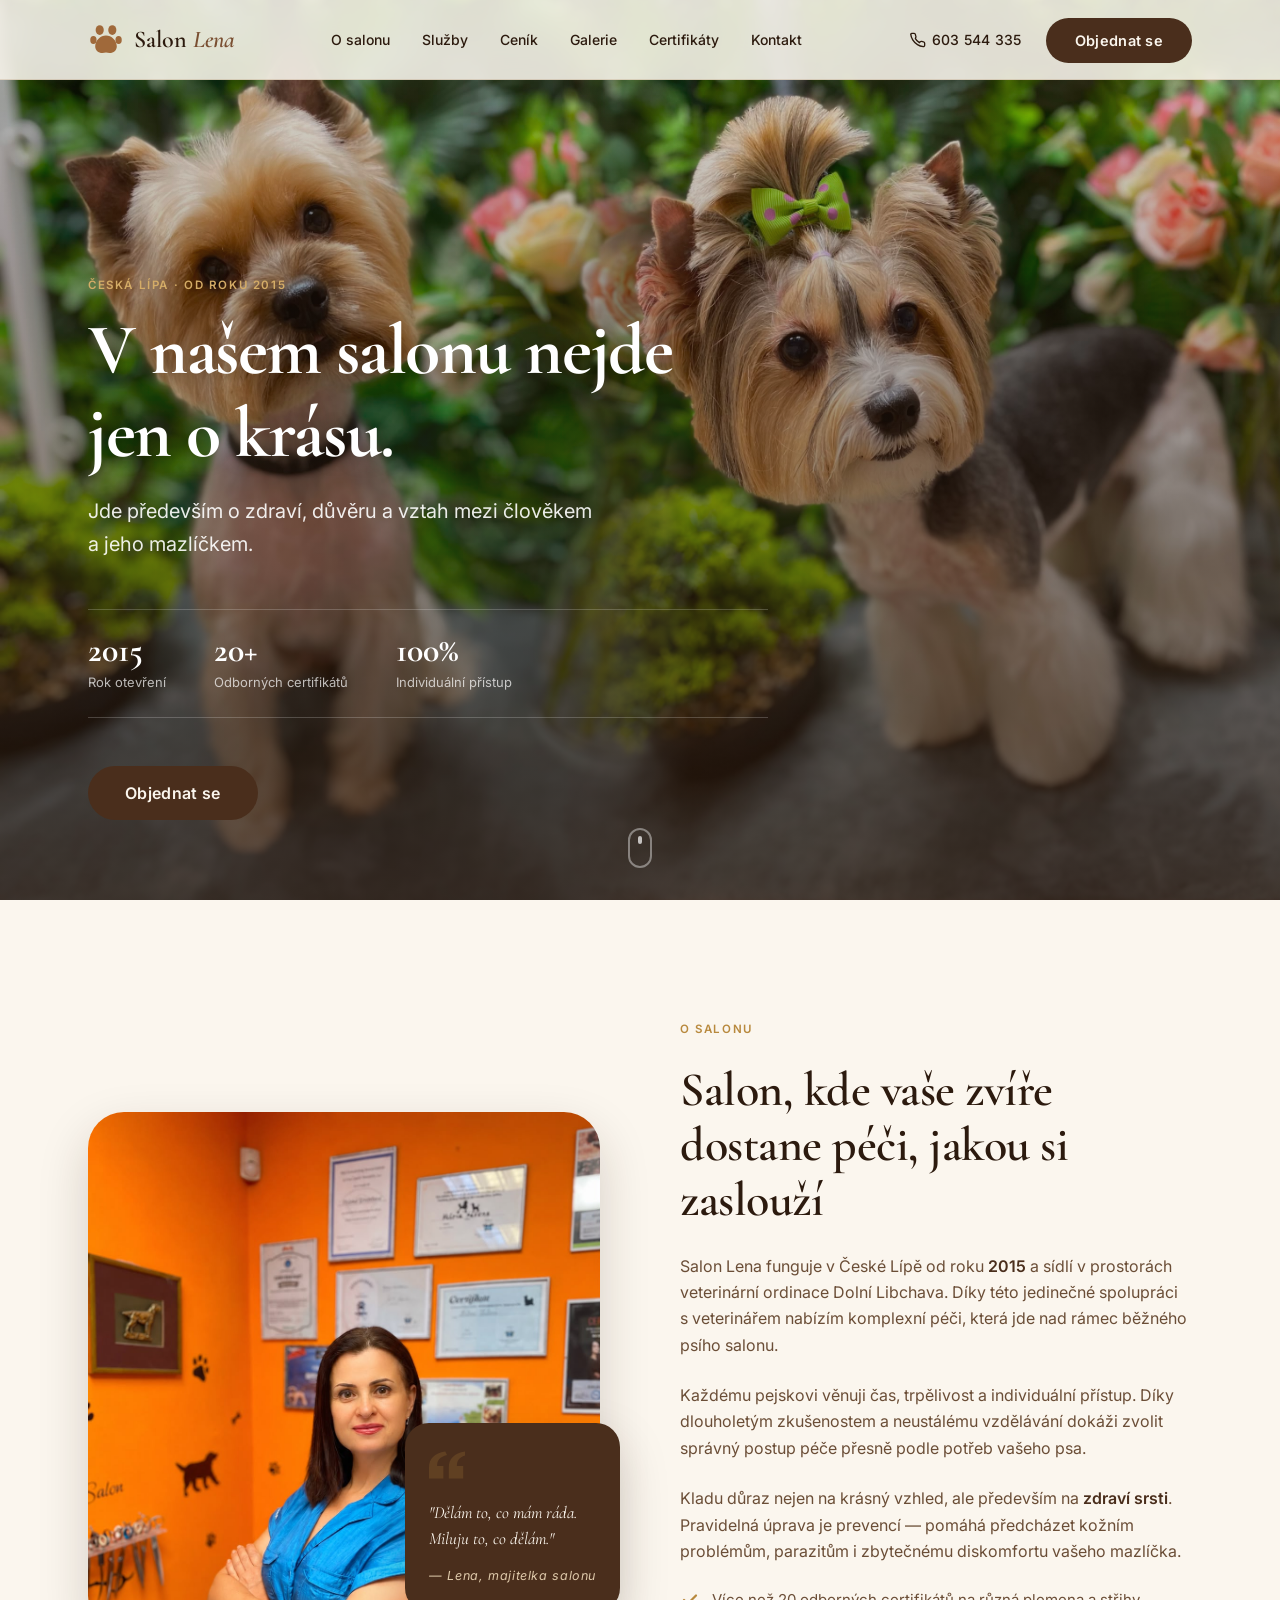
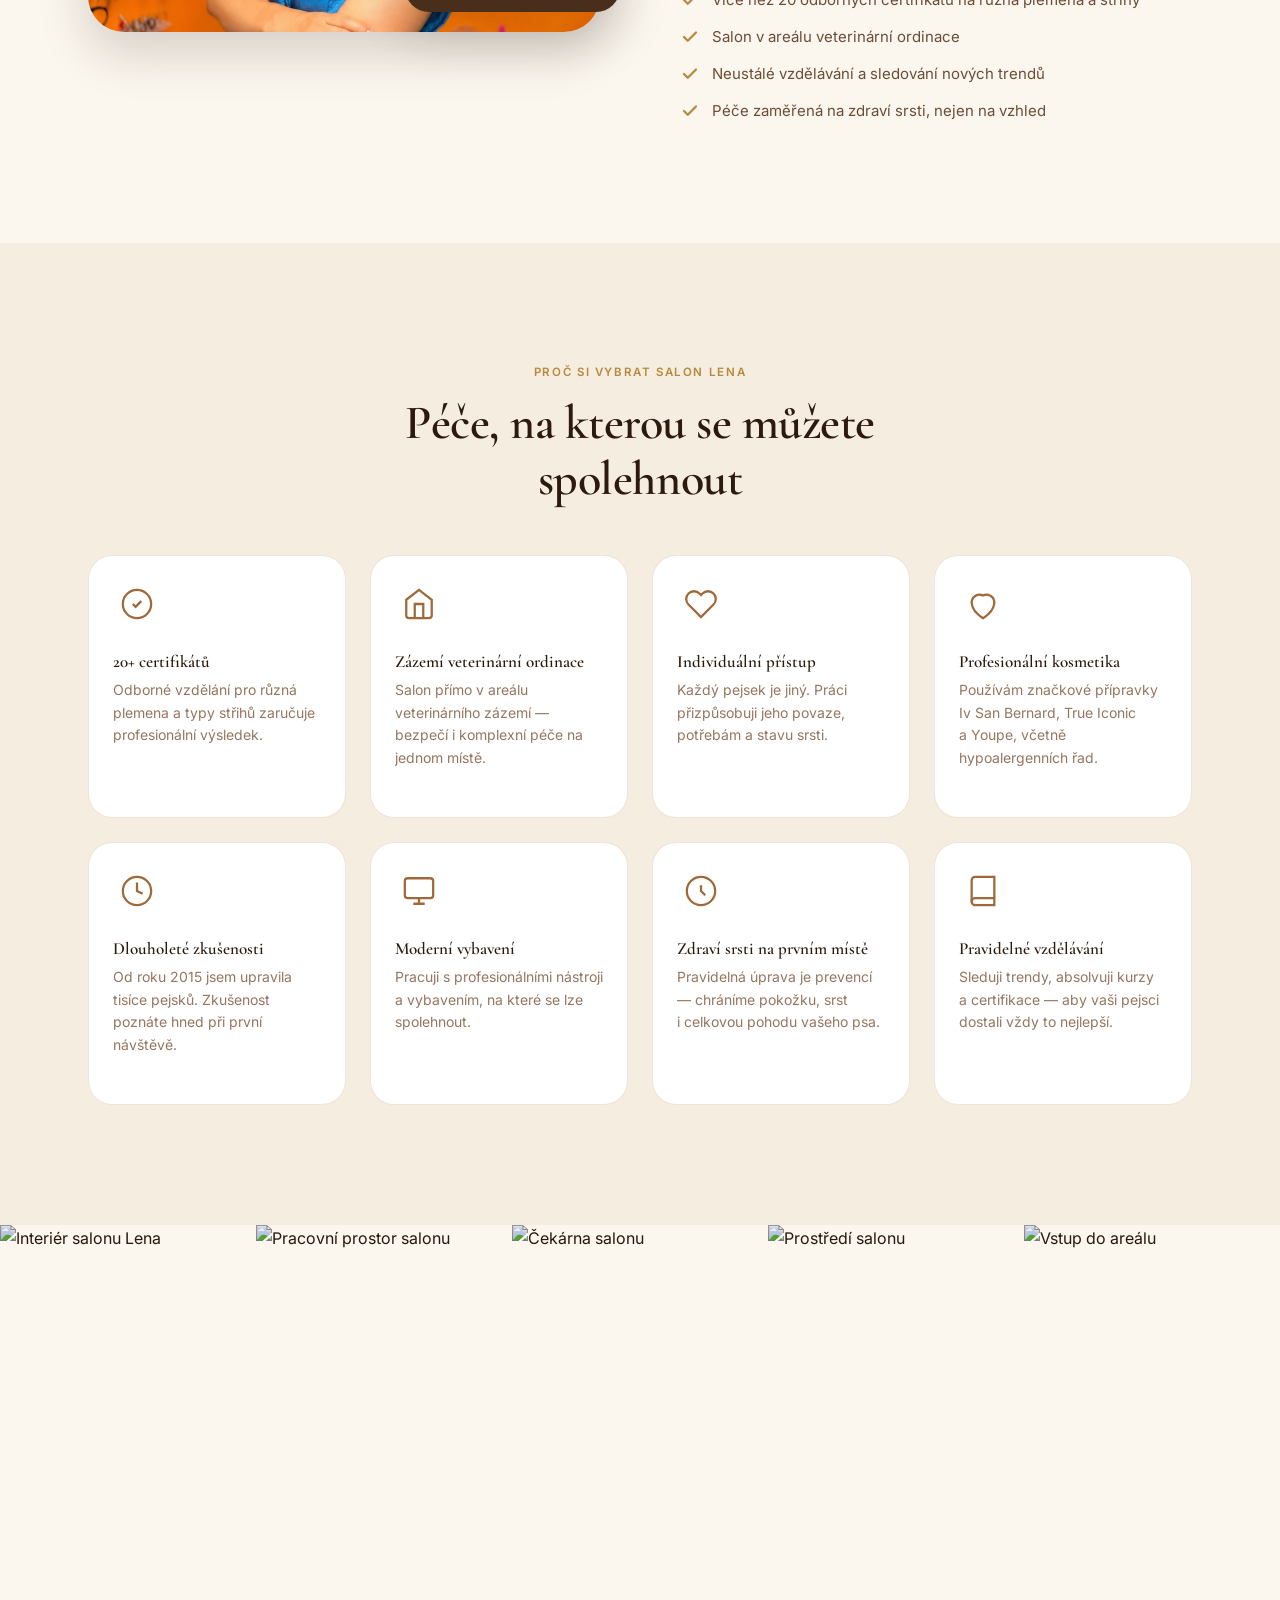
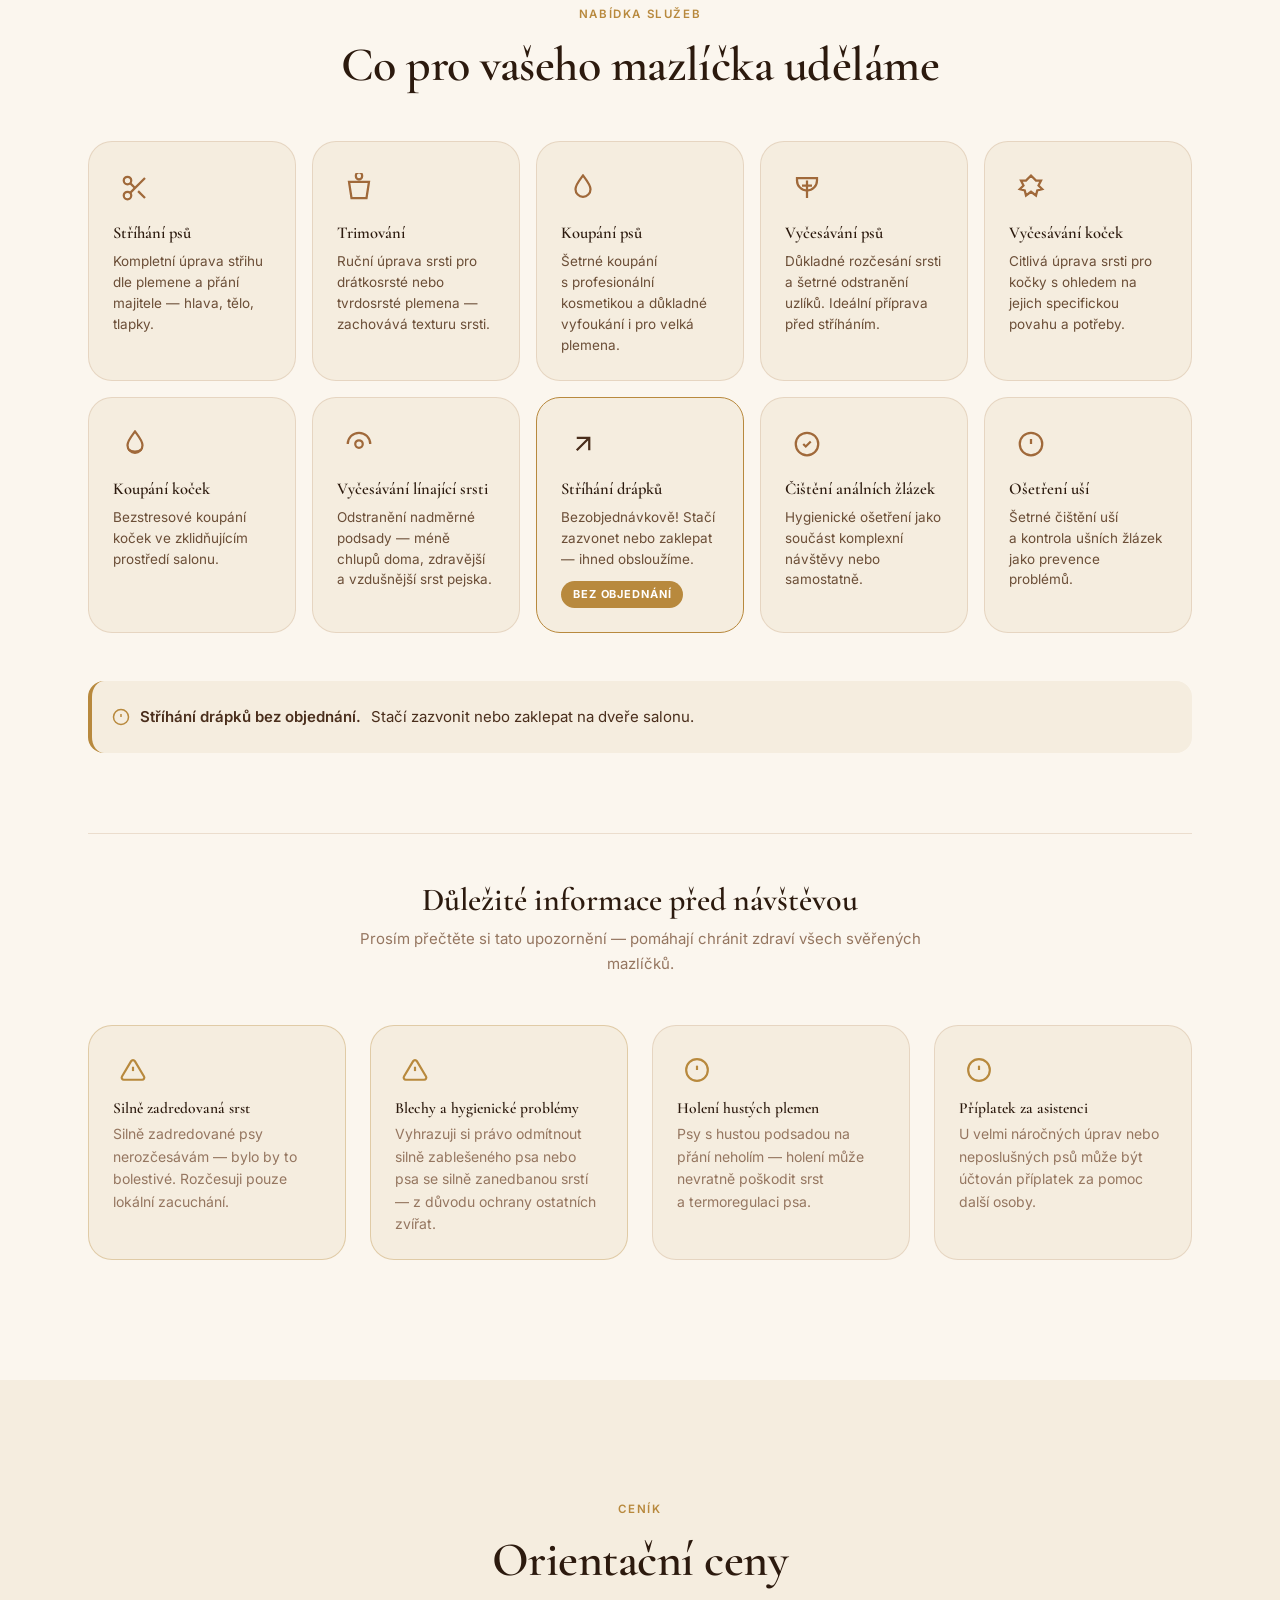
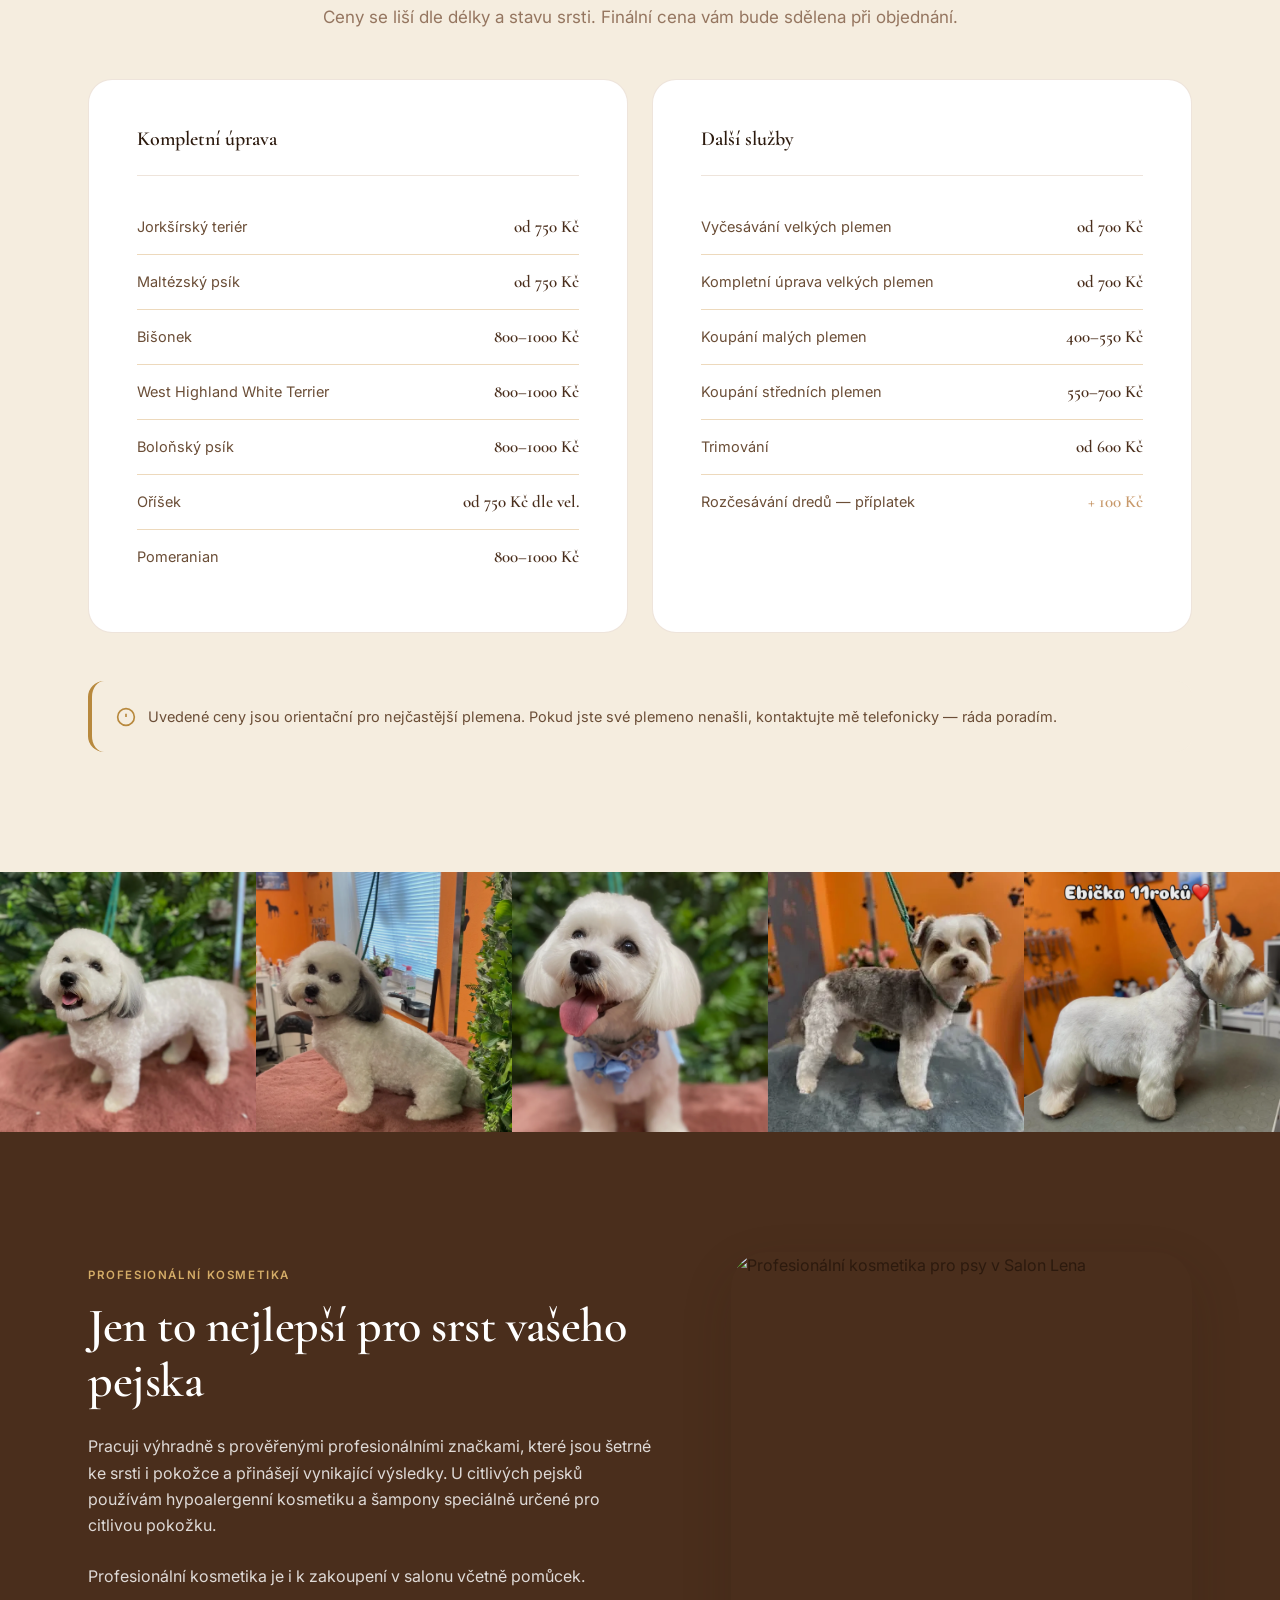
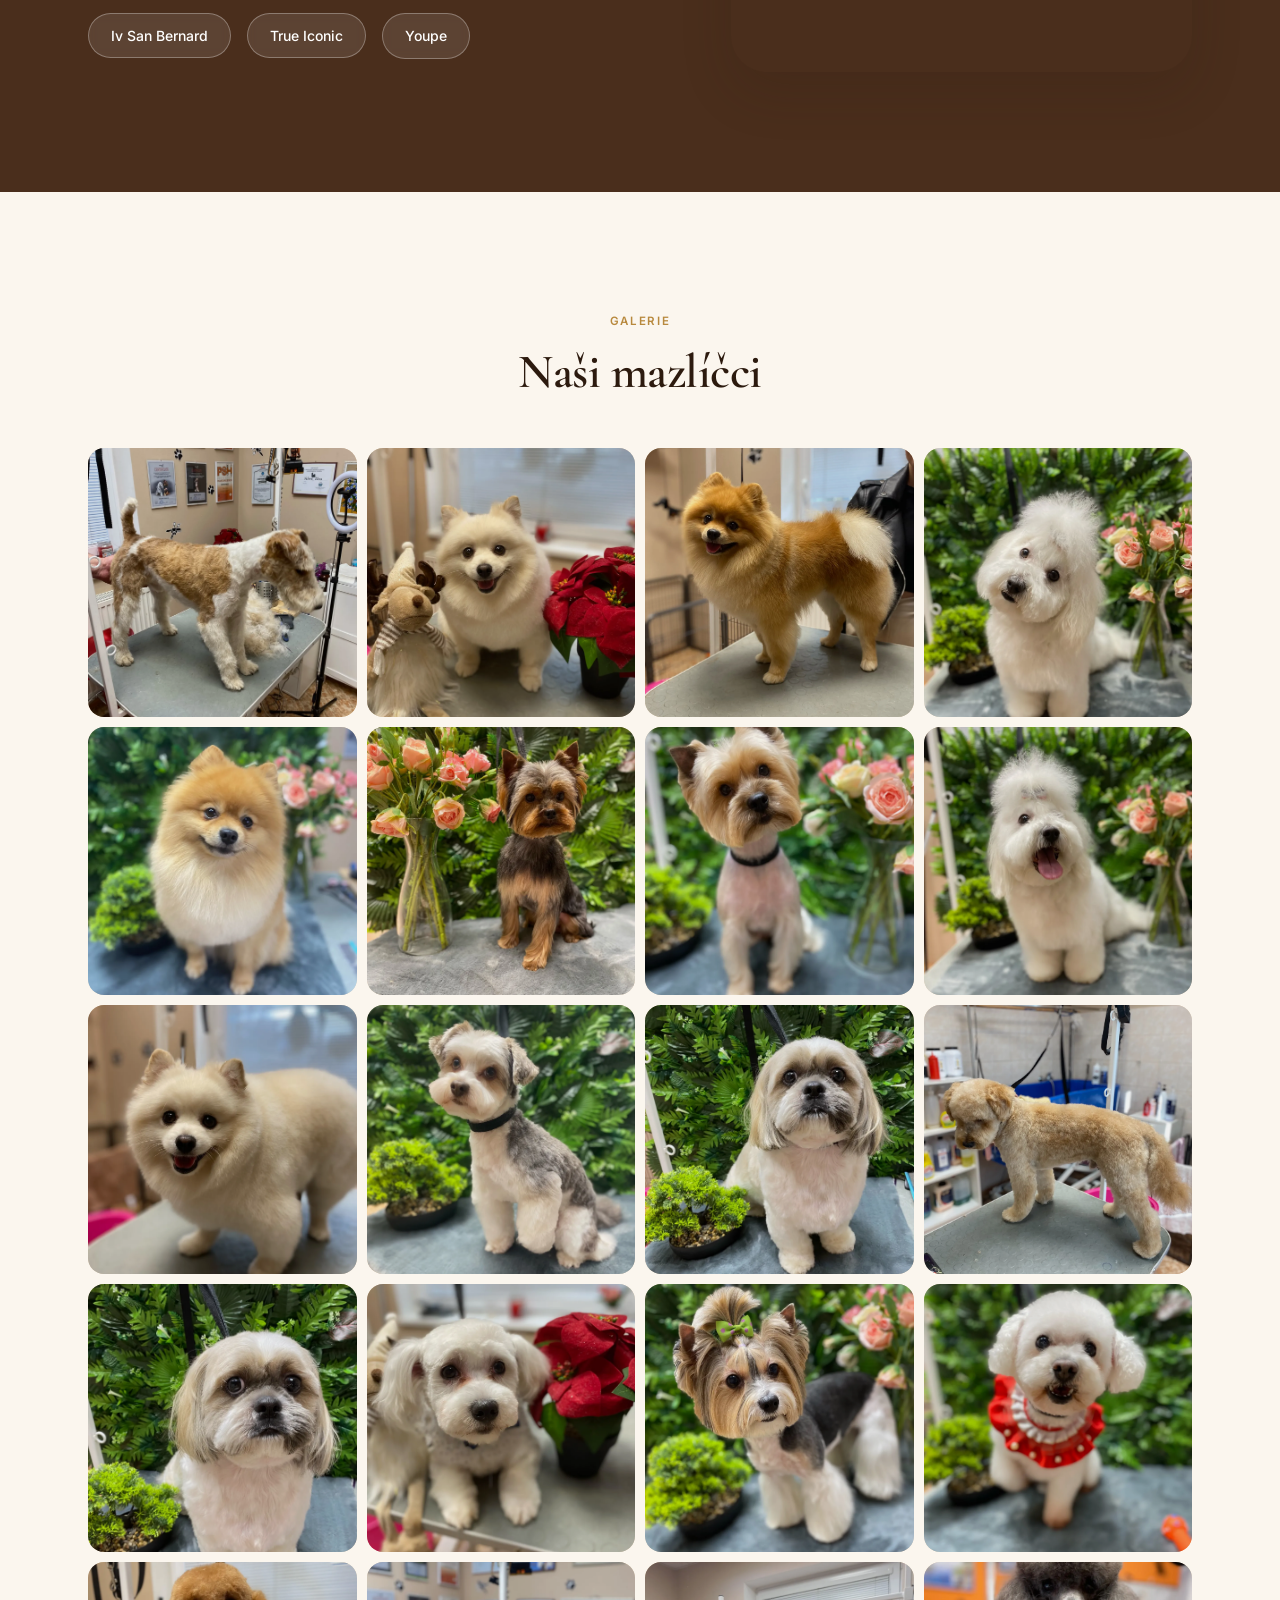
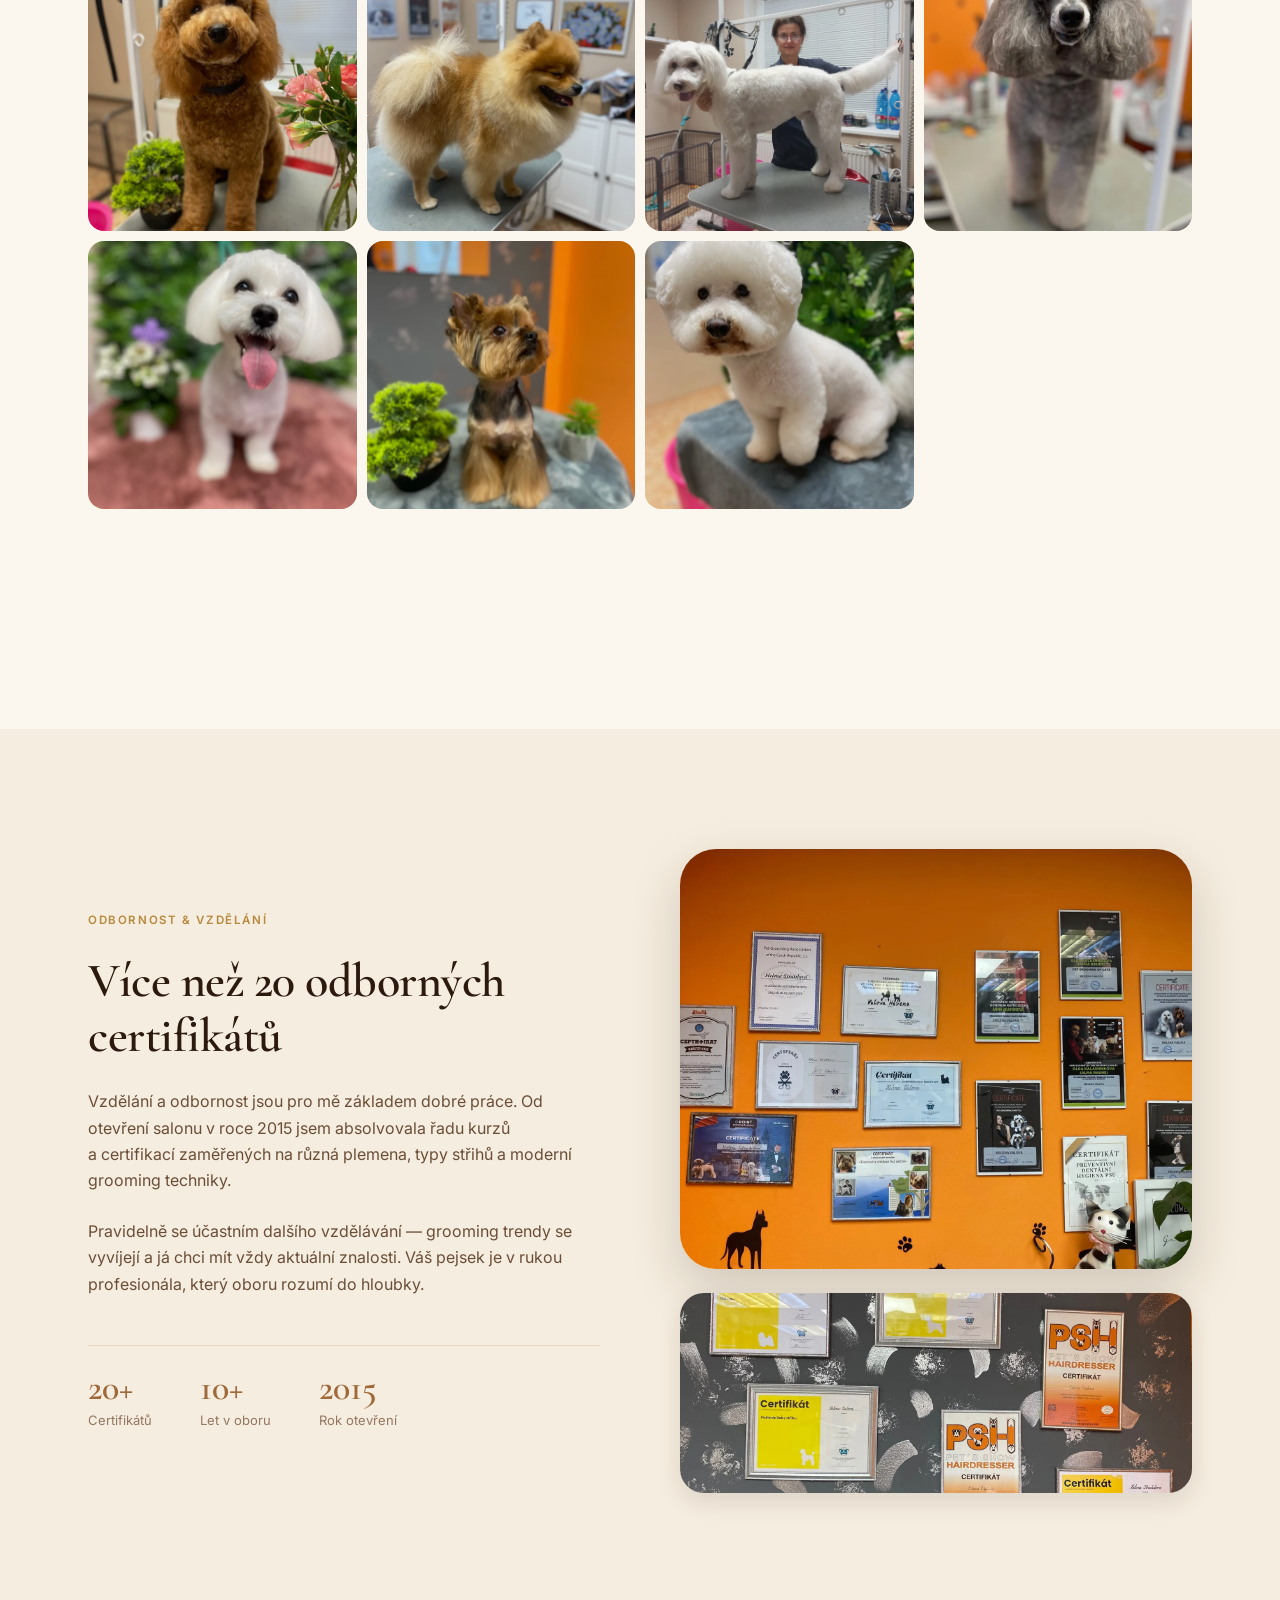
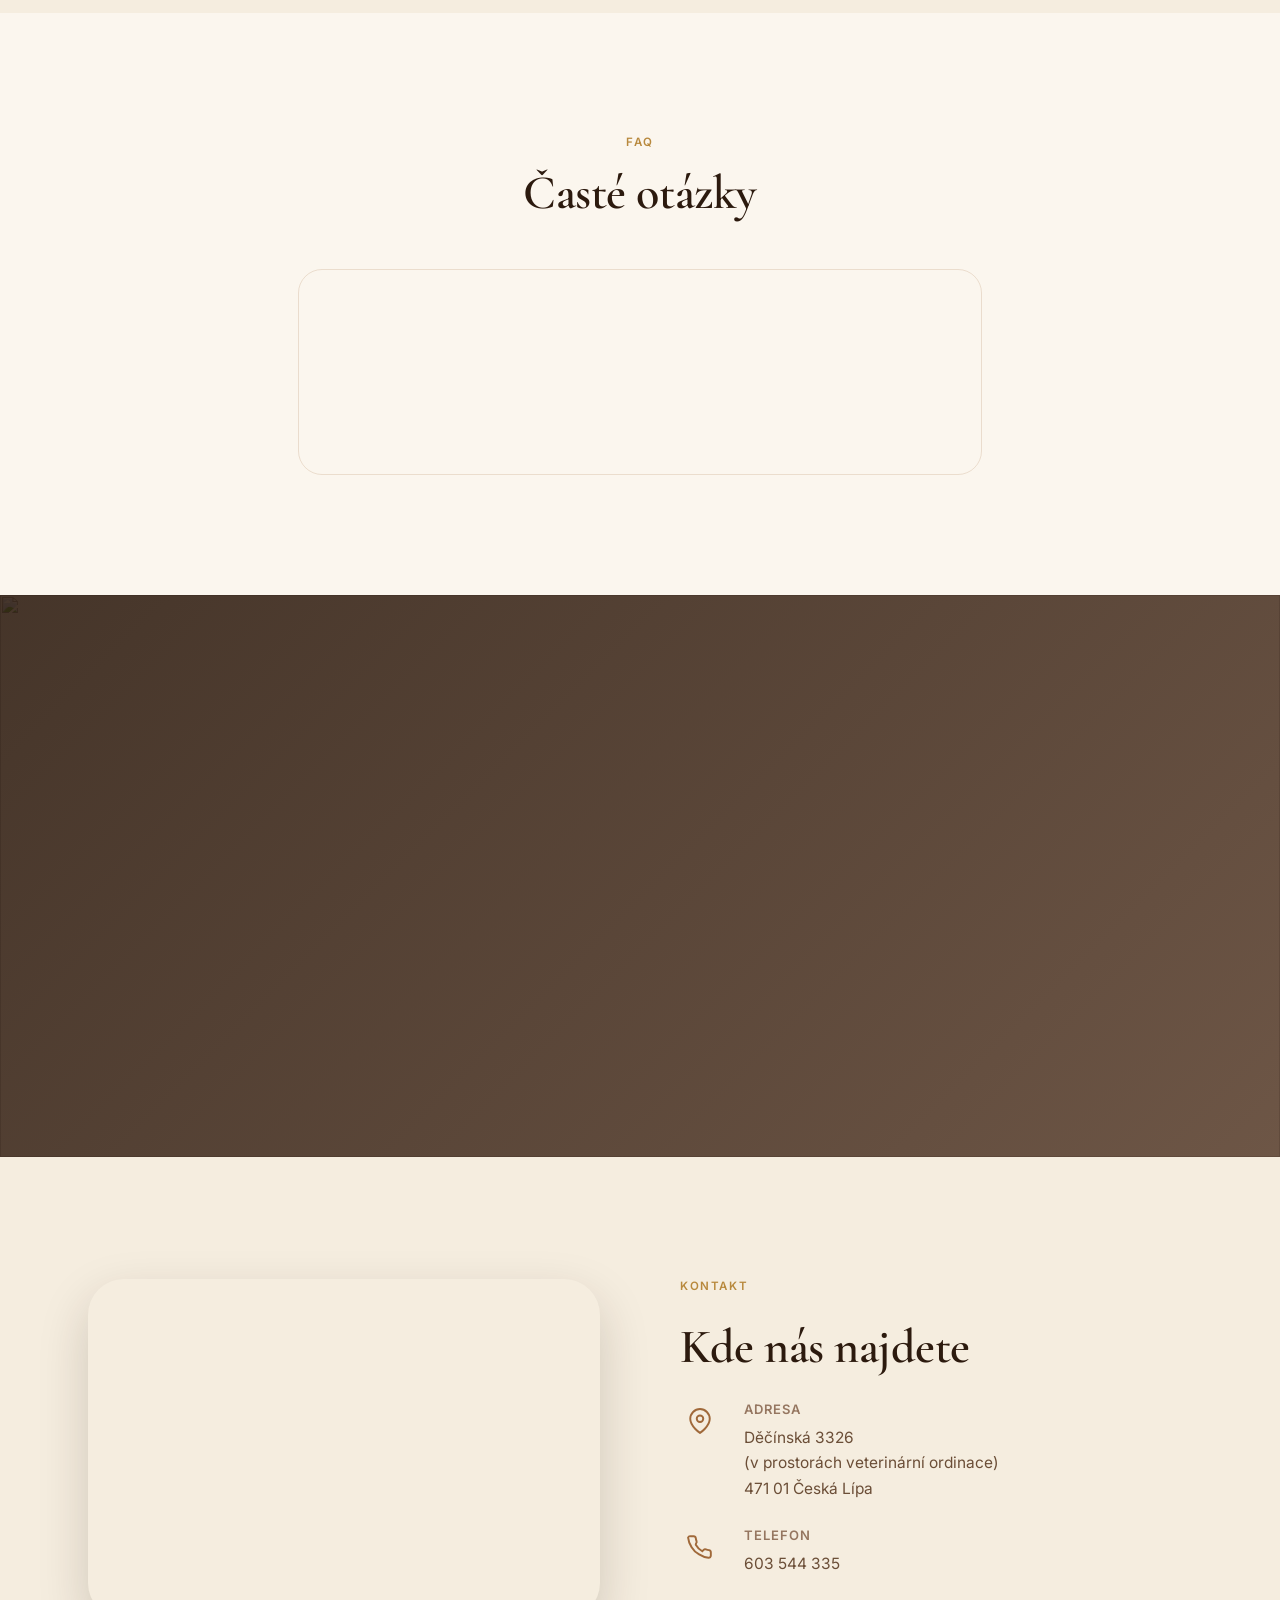
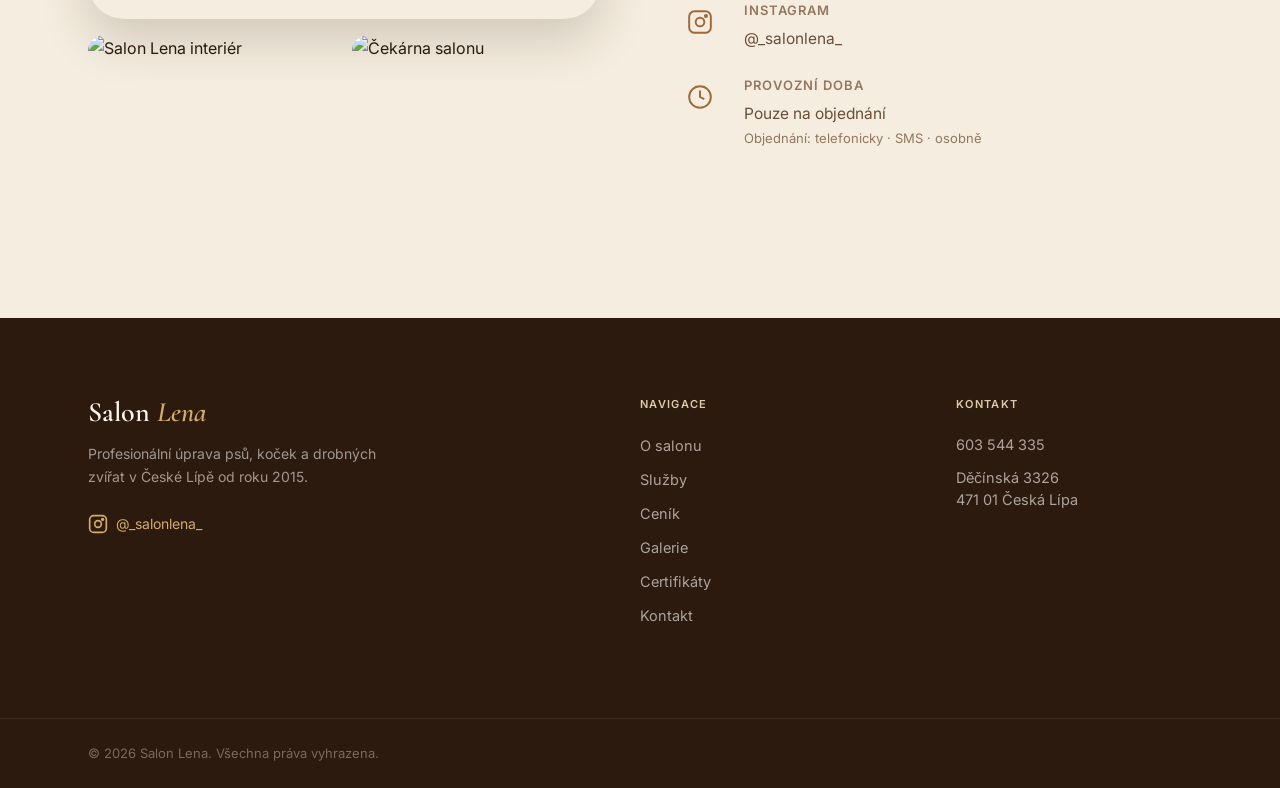
==== index.html @ e211492e "Initial commit" ====
<!DOCTYPE html>
<html lang="cs">
<head>
  <meta charset="UTF-8">
  <meta name="viewport" content="width=device-width, initial-scale=1.0">
  <title>Salon Lena — Profesionální úprava psů v České Lípě</title>
  <meta name="description" content="Salon Lena v České Lípě — profesionální úprava psů, koček a drobných zvířat od roku 2015. Více než 20 odborných certifikátů, individuální přístup, péče o zdraví srsti.">
  <meta name="keywords" content="psí salon česká lípa, úprava psů česká lípa, stříhání psů, grooming česká lípa, salon lena">
  <meta property="og:title" content="Salon Lena — Profesionální úprava psů v České Lípě">
  <meta property="og:description" content="Profesionální úprava psů s více než 20 certifikáty. Salon v areálu veterinární ordinace od roku 2015.">
  <meta property="og:type" content="website">
  <link rel="preconnect" href="https://fonts.googleapis.com">
  <link rel="preconnect" href="https://fonts.gstatic.com" crossorigin>
  <link href="https://fonts.googleapis.com/css2?family=Cormorant+Garamond:ital,wght@0,400;0,500;0,600;0,700;1,400;1,600&family=Inter:wght@300;400;500;600&display=swap" rel="stylesheet">
  <link rel="stylesheet" href="css/style.css">
</head>
<body>

  <!-- ======================================================
       HEADER
  ======================================================= -->
  <header class="header" id="header">
    <div class="container header__inner">
      <a href="#uvod" class="header__logo" aria-label="Salon Lena — úvod">
        <svg class="header__paw" viewBox="0 0 40 40" aria-hidden="true" focusable="false">
          <ellipse cx="13" cy="9"  rx="4.5" ry="5.5"/>
          <ellipse cx="27" cy="9"  rx="4.5" ry="5.5"/>
          <ellipse cx="6"  cy="20" rx="3.5" ry="4.5"/>
          <ellipse cx="34" cy="20" rx="3.5" ry="4.5"/>
          <path d="M20 15c6 0 12 5.5 12 12 0 4.5-3.5 7.5-8 7.5-1.5 0-2.5-.5-4-.5s-2.5.5-4 .5c-4.5 0-8-3-8-7.5 0-6.5 6-12 12-12z"/>
        </svg>
        <span class="header__name">Salon <em>Lena</em></span>
      </a>

      <nav class="header__nav" id="main-nav" aria-label="Hlavní navigace">
        <a href="#o-salonu">O salonu</a>
        <a href="#sluzby">Služby</a>
        <a href="#cenik">Ceník</a>
        <a href="#galerie">Galerie</a>
        <a href="#certifikaty">Certifikáty</a>
        <a href="#kontakt">Kontakt</a>
      </nav>

      <div class="header__actions">
        <a href="tel:+420603544335" class="btn btn--ghost header__tel">
          <svg viewBox="0 0 24 24" width="16" height="16" fill="none" stroke="currentColor" stroke-width="2" aria-hidden="true"><path d="M22 16.92v3a2 2 0 0 1-2.18 2 19.79 19.79 0 0 1-8.63-3.07A19.5 19.5 0 0 1 4.09 11.9a19.79 19.79 0 0 1-3-8.63A2 2 0 0 1 3.11 2h3a2 2 0 0 1 2 1.72c.127.96.361 1.903.7 2.81a2 2 0 0 1-.45 2.11L8.09 9.91a16 16 0 0 0 6 6l1.27-1.27a2 2 0 0 1 2.11-.45 12.84 12.84 0 0 0 2.81.7A2 2 0 0 1 22 16.92z"/></svg>
          <span>603 544 335</span>
        </a>
        <button class="btn btn--primary" data-open-modal aria-haspopup="dialog">Objednat se</button>
        <button class="header__hamburger" id="hamburger" aria-label="Otevřít menu" aria-expanded="false" aria-controls="main-nav">
          <span></span><span></span><span></span>
        </button>
      </div>
    </div>
  </header>

  <main>

    <!-- ======================================================
         HERO — dva pejsci vedle sebe
    ======================================================= -->
    <section class="hero" id="uvod" aria-labelledby="hero-heading">
      <div class="hero__bg">
        <img src="img/hero-1.jpg" alt="" class="hero__bg-img hero__bg-img--left" fetchpriority="high" aria-hidden="true">
        <img src="img/hero-2.jpg" alt="" class="hero__bg-img hero__bg-img--right" fetchpriority="high" aria-hidden="true">
        <div class="hero__overlay" aria-hidden="true"></div>
      </div>

      <div class="container hero__inner">
        <div class="hero__copy" data-reveal>
          <p class="eyebrow">Česká Lípa · od roku 2015</p>
          <h1 id="hero-heading">V našem salonu nejde<br>jen o&nbsp;krásu.</h1>
          <p class="hero__lead">
            Jde především o&nbsp;zdraví, důvěru a&nbsp;vztah mezi člověkem a&nbsp;jeho mazlíčkem.
          </p>
          <div class="hero__stats">
            <div class="hero__stat">
              <strong>2015</strong>
              <span>Rok otevření</span>
            </div>
            <div class="hero__stat">
              <strong>20+</strong>
              <span>Odborných certifikátů</span>
            </div>
            <div class="hero__stat">
              <strong>100%</strong>
              <span>Individuální přístup</span>
            </div>
          </div>
          <div class="hero__actions">
            <button class="btn btn--primary btn--lg" data-open-modal>Objednat se</button>
          </div>
        </div>
      </div>

      <div class="hero__scroll-hint" aria-hidden="true"><span></span></div>
    </section>

    <!-- ======================================================
         O SALONU
    ======================================================= -->
    <section class="section" id="o-salonu" aria-labelledby="o-salonu-heading">
      <div class="container">
        <div class="split">
          <div class="split__visual split__visual--quote" data-reveal>
            <div class="split__img-wrap">
              <img src="img/owner.jpg" alt="Lena, majitelka salonu, před stěnou s certifikáty" class="split__img" loading="lazy">
            </div>
            <div class="quote-card" aria-label="Citát majitelky">
              <svg class="quote-card__mark" viewBox="0 0 40 30" aria-hidden="true"><path d="M0 30V18C0 8 6 2 18 0l2 4C12 6 9 10 9 16h7v14H0zm22 0V18c0-10 6-16 18-18l2 4c-8 2-11 6-11 12h7v14H22z" fill="currentColor" opacity=".2"/></svg>
              <p>"Dělám to, co mám ráda.<br>Miluju to, co dělám."</p>
              <cite>— Lena, majitelka salonu</cite>
            </div>
          </div>

          <div class="split__copy" data-reveal>
            <p class="eyebrow">O salonu</p>
            <h2 id="o-salonu-heading">Salon, kde vaše zvíře dostane péči, jakou si zaslouží</h2>
            <p>
              Salon Lena funguje v České Lípě od roku <strong>2015</strong> a&nbsp;sídlí v&nbsp;prostorách
              veterinární ordinace Dolní Libchava. Díky této jedinečné spolupráci s&nbsp;veterinářem
              nabízím komplexní péči, která jde nad rámec běžného psího salonu.
            </p>
            <p>
              Každému pejskovi věnuji čas, trpělivost a&nbsp;individuální přístup.
              Díky dlouholetým zkušenostem a&nbsp;neustálému vzdělávání dokáži zvolit správný postup
              péče přesně podle potřeb vašeho psa.
            </p>
            <p>
              Kladu důraz nejen na krásný vzhled, ale především na <strong>zdraví srsti</strong>.
              Pravidelná úprava je prevencí — pomáhá předcházet kožním problémům, parazitům
              i&nbsp;zbytečnému diskomfortu vašeho mazlíčka.
            </p>
            <ul class="check-list">
              <li>Více než 20 odborných certifikátů na různá plemena a&nbsp;střihy</li>
              <li>Salon v&nbsp;areálu veterinární ordinace</li>
              <li>Neustálé vzdělávání a&nbsp;sledování nových trendů</li>
              <li>Péče zaměřená na zdraví srsti, nejen na vzhled</li>
            </ul>
          </div>
        </div>
      </div>
    </section>

    <!-- ======================================================
         PROČ SALON LENA
    ======================================================= -->
    <section class="section section--cream" id="proc-my" aria-labelledby="proc-my-heading">
      <div class="container">
        <div class="section__head" data-reveal>
          <p class="eyebrow">Proč si vybrat Salon Lena</p>
          <h2 id="proc-my-heading">Péče, na kterou se můžete spolehnout</h2>
        </div>

        <div class="features" role="list">
          <div class="feature" role="listitem" data-reveal>
            <div class="feature__icon" aria-hidden="true">
              <svg viewBox="0 0 24 24" fill="none" stroke="currentColor" stroke-width="1.6"><path d="M9 12l2 2 4-4"/><circle cx="12" cy="12" r="10"/></svg>
            </div>
            <h3>20+ certifikátů</h3>
            <p>Odborné vzdělání pro různá plemena a&nbsp;typy střihů zaručuje profesionální výsledek.</p>
          </div>
          <div class="feature" role="listitem" data-reveal>
            <div class="feature__icon" aria-hidden="true">
              <svg viewBox="0 0 24 24" fill="none" stroke="currentColor" stroke-width="1.6"><path d="M3 9l9-7 9 7v11a2 2 0 0 1-2 2H5a2 2 0 0 1-2-2z"/><polyline points="9 22 9 12 15 12 15 22"/></svg>
            </div>
            <h3>Zázemí veterinární ordinace</h3>
            <p>Salon přímo v&nbsp;areálu veterinárního zázemí — bezpečí i&nbsp;komplexní péče na jednom místě.</p>
          </div>
          <div class="feature" role="listitem" data-reveal>
            <div class="feature__icon" aria-hidden="true">
              <svg viewBox="0 0 24 24" fill="none" stroke="currentColor" stroke-width="1.6"><path d="M20.84 4.61a5.5 5.5 0 0 0-7.78 0L12 5.67l-1.06-1.06a5.5 5.5 0 0 0-7.78 7.78l1.06 1.06L12 21.23l7.78-7.78 1.06-1.06a5.5 5.5 0 0 0 0-7.78z"/></svg>
            </div>
            <h3>Individuální přístup</h3>
            <p>Každý pejsek je jiný. Práci přizpůsobuji jeho povaze, potřebám a&nbsp;stavu srsti.</p>
          </div>
          <div class="feature" role="listitem" data-reveal>
            <div class="feature__icon" aria-hidden="true">
              <svg viewBox="0 0 24 24" fill="none" stroke="currentColor" stroke-width="1.6"><path d="M12 22s8-4.5 8-11.5A5.5 5.5 0 0 0 12 6a5.5 5.5 0 0 0-8 4.5C4 17.5 12 22 12 22z"/></svg>
            </div>
            <h3>Profesionální kosmetika</h3>
            <p>Používám značkové přípravky Iv San Bernard, True Iconic a&nbsp;Youpe, včetně hypoalergenních řad.</p>
          </div>
          <div class="feature" role="listitem" data-reveal>
            <div class="feature__icon" aria-hidden="true">
              <svg viewBox="0 0 24 24" fill="none" stroke="currentColor" stroke-width="1.6"><circle cx="12" cy="12" r="10"/><polyline points="12 6 12 12 16 14"/></svg>
            </div>
            <h3>Dlouholeté zkušenosti</h3>
            <p>Od roku 2015 jsem upravila tisíce pejsků. Zkušenost poznáte hned při první návštěvě.</p>
          </div>
          <div class="feature" role="listitem" data-reveal>
            <div class="feature__icon" aria-hidden="true">
              <svg viewBox="0 0 24 24" fill="none" stroke="currentColor" stroke-width="1.6"><rect x="2" y="3" width="20" height="14" rx="2"/><path d="M8 21h8M12 17v4"/></svg>
            </div>
            <h3>Moderní vybavení</h3>
            <p>Pracuji s&nbsp;profesionálními nástroji a&nbsp;vybavením, na které se lze spolehnout.</p>
          </div>
          <div class="feature" role="listitem" data-reveal>
            <div class="feature__icon" aria-hidden="true">
              <svg viewBox="0 0 24 24" fill="none" stroke="currentColor" stroke-width="1.6"><path d="M12 2a10 10 0 1 0 0 20A10 10 0 0 0 12 2z"/><path d="M12 8v4l3 3"/></svg>
            </div>
            <h3>Zdraví srsti na prvním místě</h3>
            <p>Pravidelná úprava je prevencí — chráníme pokožku, srst i&nbsp;celkovou pohodu vašeho psa.</p>
          </div>
          <div class="feature" role="listitem" data-reveal>
            <div class="feature__icon" aria-hidden="true">
              <svg viewBox="0 0 24 24" fill="none" stroke="currentColor" stroke-width="1.6"><path d="M4 19.5A2.5 2.5 0 0 1 6.5 17H20"/><path d="M6.5 2H20v20H6.5A2.5 2.5 0 0 1 4 19.5v-15A2.5 2.5 0 0 1 6.5 2z"/></svg>
            </div>
            <h3>Pravidelné vzdělávání</h3>
            <p>Sleduji trendy, absolvuji kurzy a&nbsp;certifikace — aby vaši pejsci dostali vždy to nejlepší.</p>
          </div>
        </div>
      </div>
    </section>

    <!-- ======================================================
         FOTOPRUH — salon
    ======================================================= -->
    <div class="photo-strip" aria-label="Fotografie salonu">
      <img src="img/salon/salon-full.webp" alt="Interiér salonu Lena" loading="lazy">
      <img src="img/salon/salon-2.webp" alt="Pracovní prostor salonu" loading="lazy">
      <img src="img/salon/waiting-room.webp" alt="Čekárna salonu" loading="lazy">
      <img src="img/salon/salon-3.webp" alt="Prostředí salonu" loading="lazy">
      <img src="img/salon/entrance.webp" alt="Vstup do areálu" loading="lazy">
    </div>

    <!-- ======================================================
         SLUŽBY + DŮLEŽITÉ INFORMACE
    ======================================================= -->
    <section class="section" id="sluzby" aria-labelledby="sluzby-heading">
      <div class="container">
        <div class="section__head" data-reveal>
          <p class="eyebrow">Nabídka služeb</p>
          <h2 id="sluzby-heading">Co pro vašeho mazlíčka uděláme</h2>
        </div>

        <div class="services-grid">

          <article class="service-card service-card--1" data-reveal>
            <div class="service-card__icon" aria-hidden="true">
              <svg viewBox="0 0 24 24" fill="none" stroke="currentColor" stroke-width="1.8"><circle cx="6" cy="6" r="3"/><circle cx="6" cy="18" r="3"/><line x1="20" y1="4" x2="8.12" y2="15.88"/><line x1="14.47" y1="14.48" x2="20" y2="20"/><line x1="8.12" y1="8.12" x2="12" y2="12"/></svg>
            </div>
            <h3>Stříhání psů</h3>
            <p>Kompletní úprava střihu dle plemene a&nbsp;přání majitele — hlava, tělo, tlapky.</p>
          </article>

          <article class="service-card service-card--2" data-reveal>
            <div class="service-card__icon" aria-hidden="true">
              <svg viewBox="0 0 24 24" fill="none" stroke="currentColor" stroke-width="1.8"><path d="M9.5 2a2.5 2.5 0 0 1 5 0v.5a2.5 2.5 0 0 1-5 0V2zM4 7h16l-2 13H6L4 7z"/></svg>
            </div>
            <h3>Trimování</h3>
            <p>Ruční úprava srsti pro drátkosrsté nebo tvrdosrsté plemena — zachovává texturu srsti.</p>
          </article>

          <article class="service-card service-card--3" data-reveal>
            <div class="service-card__icon" aria-hidden="true">
              <svg viewBox="0 0 24 24" fill="none" stroke="currentColor" stroke-width="1.8"><path d="M12 2c3 4 6 7.5 6 11a6 6 0 0 1-12 0c0-3.5 3-7 6-11z"/></svg>
            </div>
            <h3>Koupání psů</h3>
            <p>Šetrné koupání s&nbsp;profesionální kosmetikou a&nbsp;důkladné vyfoukání i&nbsp;pro velká plemena.</p>
          </article>

          <article class="service-card service-card--4" data-reveal>
            <div class="service-card__icon" aria-hidden="true">
              <svg viewBox="0 0 24 24" fill="none" stroke="currentColor" stroke-width="1.8"><path d="M4 4h16v2a8 8 0 0 1-16 0V4z"/><line x1="12" y1="6" x2="12" y2="20"/><line x1="8" y1="10" x2="16" y2="10"/></svg>
            </div>
            <h3>Vyčesávání psů</h3>
            <p>Důkladné rozčesání srsti a&nbsp;šetrné odstranění uzlíků. Ideální příprava před stříháním.</p>
          </article>

          <article class="service-card service-card--1" data-reveal>
            <div class="service-card__icon" aria-hidden="true">
              <svg viewBox="0 0 24 24" fill="none" stroke="currentColor" stroke-width="1.8"><path d="M12 2L8 6H4l2 4-3 3 4 1 1 4 4-3 4 3 1-4 4-1-3-3 2-4h-4L12 2z"/></svg>
            </div>
            <h3>Vyčesávání koček</h3>
            <p>Citlivá úprava srsti pro kočky s&nbsp;ohledem na jejich specifickou povahu a&nbsp;potřeby.</p>
          </article>

          <article class="service-card service-card--2" data-reveal>
            <div class="service-card__icon" aria-hidden="true">
              <svg viewBox="0 0 24 24" fill="none" stroke="currentColor" stroke-width="1.8"><path d="M7 16.5c.5.5 2.5 1.5 5 1.5s4.5-1 5-1.5"/><path d="M12 2c3 4 6 7.5 6 11a6 6 0 0 1-12 0c0-3.5 3-7 6-11z"/></svg>
            </div>
            <h3>Koupání koček</h3>
            <p>Bezstresové koupání koček ve zklidňujícím prostředí salonu.</p>
          </article>

          <article class="service-card service-card--3" data-reveal>
            <div class="service-card__icon" aria-hidden="true">
              <svg viewBox="0 0 24 24" fill="none" stroke="currentColor" stroke-width="1.8"><path d="M3 12c0-4.97 4.03-9 9-9s9 4.03 9 9"/><circle cx="12" cy="12" r="3"/></svg>
            </div>
            <h3>Vyčesávání línající srsti</h3>
            <p>Odstranění nadměrné podsady — méně chlupů doma, zdravější a&nbsp;vzdušnější srst pejska.</p>
          </article>

          <article class="service-card service-card--highlight service-card--4" data-reveal>
            <div class="service-card__icon" aria-hidden="true">
              <svg viewBox="0 0 24 24" fill="none" stroke="currentColor" stroke-width="1.8"><path d="M7 17l9.2-9.2M17 17V7H7"/></svg>
            </div>
            <h3>Stříhání drápků</h3>
            <p>Bezobjednávkově! Stačí zazvonet nebo zaklepat — ihned obsloužíme.</p>
            <span class="service-badge">Bez objednání</span>
          </article>

          <article class="service-card service-card--1" data-reveal>
            <div class="service-card__icon" aria-hidden="true">
              <svg viewBox="0 0 24 24" fill="none" stroke="currentColor" stroke-width="1.8"><circle cx="12" cy="12" r="9"/><path d="M9 12l2 2 4-4"/></svg>
            </div>
            <h3>Čištění análních žlázek</h3>
            <p>Hygienické ošetření jako součást komplexní návštěvy nebo samostatně.</p>
          </article>

          <article class="service-card service-card--2" data-reveal>
            <div class="service-card__icon" aria-hidden="true">
              <svg viewBox="0 0 24 24" fill="none" stroke="currentColor" stroke-width="1.8"><circle cx="12" cy="12" r="9"/><line x1="12" y1="8" x2="12" y2="12"/><line x1="12" y1="16" x2="12.01" y2="16"/></svg>
            </div>
            <h3>Ošetření uší</h3>
            <p>Šetrné čištění uší a&nbsp;kontrola ušních žlázek jako prevence problémů.</p>
          </article>

        </div>

        <p class="services-note" data-reveal>
          <svg viewBox="0 0 24 24" width="18" height="18" fill="none" stroke="currentColor" stroke-width="2" aria-hidden="true"><circle cx="12" cy="12" r="10"/><line x1="12" y1="8" x2="12" y2="12"/><line x1="12" y1="16" x2="12.01" y2="16"/></svg>
          <strong>Stříhání drápků bez objednání.</strong> Stačí zazvonit nebo zaklepat na dveře salonu.
        </p>

        <!-- Důležité informace — součást sekce Služby -->
        <div class="info-section" data-reveal>
          <h3 class="info-section__title">Důležité informace před návštěvou</h3>
          <p class="info-section__sub">Prosím přečtěte si tato upozornění — pomáhají chránit zdraví všech svěřených mazlíčků.</p>
          <div class="info-boxes">
            <div class="info-box info-box--warn">
              <div class="info-box__icon" aria-hidden="true">
                <svg viewBox="0 0 24 24" fill="none" stroke="currentColor" stroke-width="2"><path d="M10.29 3.86L1.82 18a2 2 0 0 0 1.71 3h16.94a2 2 0 0 0 1.71-3L13.71 3.86a2 2 0 0 0-3.42 0z"/><line x1="12" y1="9" x2="12" y2="13"/><line x1="12" y1="17" x2="12.01" y2="17"/></svg>
              </div>
              <div>
                <h4>Silně zadredovaná srst</h4>
                <p>Silně zadredované psy nerozčesávám — bylo by to bolestivé. Rozčesuji pouze lokální zacuchání.</p>
              </div>
            </div>
            <div class="info-box info-box--warn">
              <div class="info-box__icon" aria-hidden="true">
                <svg viewBox="0 0 24 24" fill="none" stroke="currentColor" stroke-width="2"><path d="M10.29 3.86L1.82 18a2 2 0 0 0 1.71 3h16.94a2 2 0 0 0 1.71-3L13.71 3.86a2 2 0 0 0-3.42 0z"/><line x1="12" y1="9" x2="12" y2="13"/><line x1="12" y1="17" x2="12.01" y2="17"/></svg>
              </div>
              <div>
                <h4>Blechy a hygienické problémy</h4>
                <p>Vyhrazuji si právo odmítnout silně zablešeného psa nebo psa se silně zanedbanou srstí — z&nbsp;důvodu ochrany ostatních zvířat.</p>
              </div>
            </div>
            <div class="info-box">
              <div class="info-box__icon" aria-hidden="true">
                <svg viewBox="0 0 24 24" fill="none" stroke="currentColor" stroke-width="2"><circle cx="12" cy="12" r="10"/><line x1="12" y1="8" x2="12" y2="12"/><line x1="12" y1="16" x2="12.01" y2="16"/></svg>
              </div>
              <div>
                <h4>Holení hustých plemen</h4>
                <p>Psy s&nbsp;hustou podsadou na přání neholím — holení může nevratně poškodit srst a&nbsp;termoregulaci psa.</p>
              </div>
            </div>
            <div class="info-box">
              <div class="info-box__icon" aria-hidden="true">
                <svg viewBox="0 0 24 24" fill="none" stroke="currentColor" stroke-width="2"><circle cx="12" cy="12" r="10"/><line x1="12" y1="8" x2="12" y2="12"/><line x1="12" y1="16" x2="12.01" y2="16"/></svg>
              </div>
              <div>
                <h4>Příplatek za asistenci</h4>
                <p>U&nbsp;velmi náročných úprav nebo neposlušných psů může být účtován příplatek za pomoc další osoby.</p>
              </div>
            </div>
          </div>
        </div>
      </div>
    </section>

    <!-- ======================================================
         CENÍK
    ======================================================= -->
    <section class="section section--cream" id="cenik" aria-labelledby="cenik-heading">
      <div class="container">
        <div class="section__head" data-reveal>
          <p class="eyebrow">Ceník</p>
          <h2 id="cenik-heading">Orientační ceny</h2>
          <p class="section__lead">Ceny se liší dle délky a&nbsp;stavu srsti. Finální cena vám bude sdělena při objednání.</p>
        </div>

        <div class="pricing-grid" data-reveal>
          <div class="pricing-col">
            <h3 class="pricing-col__title">Kompletní úprava</h3>
            <ul class="price-list">
              <li class="price-item"><span class="price-item__name">Jorkšírský teriér</span><span class="price-item__price">od 750 Kč</span></li>
              <li class="price-item"><span class="price-item__name">Maltézský psík</span><span class="price-item__price">od 750 Kč</span></li>
              <li class="price-item"><span class="price-item__name">Bišonek</span><span class="price-item__price">800–1000 Kč</span></li>
              <li class="price-item"><span class="price-item__name">West Highland White Terrier</span><span class="price-item__price">800–1000 Kč</span></li>
              <li class="price-item"><span class="price-item__name">Boloňský psík</span><span class="price-item__price">800–1000 Kč</span></li>
              <li class="price-item"><span class="price-item__name">Oříšek</span><span class="price-item__price">od 750 Kč dle vel.</span></li>
              <li class="price-item"><span class="price-item__name">Pomeranian</span><span class="price-item__price">800–1000 Kč</span></li>
            </ul>
          </div>
          <div class="pricing-col">
            <h3 class="pricing-col__title">Další služby</h3>
            <ul class="price-list">
              <li class="price-item"><span class="price-item__name">Vyčesávání velkých plemen</span><span class="price-item__price">od 700 Kč</span></li>
              <li class="price-item"><span class="price-item__name">Kompletní úprava velkých plemen</span><span class="price-item__price">od 700 Kč</span></li>
              <li class="price-item"><span class="price-item__name">Koupání malých plemen</span><span class="price-item__price">400–550 Kč</span></li>
              <li class="price-item"><span class="price-item__name">Koupání středních plemen</span><span class="price-item__price">550–700 Kč</span></li>
              <li class="price-item"><span class="price-item__name">Trimování</span><span class="price-item__price">od 600 Kč</span></li>
              <li class="price-item price-item--note"><span class="price-item__name">Rozčesávání dredů — příplatek</span><span class="price-item__price">+ 100 Kč</span></li>
            </ul>
          </div>
        </div>

        <div class="pricing-note" data-reveal>
          <svg viewBox="0 0 24 24" width="20" height="20" fill="none" stroke="currentColor" stroke-width="2" aria-hidden="true"><circle cx="12" cy="12" r="10"/><line x1="12" y1="8" x2="12" y2="12"/><line x1="12" y1="16" x2="12.01" y2="16"/></svg>
          Uvedené ceny jsou orientační pro nejčastější plemena. Pokud jste své plemeno nenašli, kontaktujte mě telefonicky — ráda poradím.
        </div>
      </div>
    </section>

    <!-- ======================================================
         FOTOPRUH — mazlíčci
    ======================================================= -->
    <div class="photo-strip" aria-label="Fotografie mazlíčků">
      <img src="img/dogs/dog-28.webp" alt="Upravený pejsek — Salon Lena" loading="lazy">
      <img src="img/dogs/dog-29.webp" alt="Pejsek po stříhání — Salon Lena" loading="lazy">
      <img src="img/dogs/dog-30.webp" alt="Spokojený pejsek — Salon Lena" loading="lazy">
      <img src="img/dogs/dog-31.webp" alt="Pejsek po úpravě — Salon Lena" loading="lazy">
      <img src="img/dogs/dog-32.webp" alt="Pes po koupání — Salon Lena" loading="lazy">
    </div>

    <!-- ======================================================
         KOSMETIKA
    ======================================================= -->
    <section class="section section--brown" id="kosmetika" aria-labelledby="kosmetika-heading">
      <div class="container">
        <div class="kosmetika-inner">
          <div class="kosmetika-copy" data-reveal>
            <p class="eyebrow" style="color:var(--gold-light)">Profesionální kosmetika</p>
            <h2 id="kosmetika-heading" class="kosmetika-heading">Jen to nejlepší pro srst vašeho pejska</h2>
            <p class="kosmetika-text">
              Pracuji výhradně s&nbsp;prověřenými profesionálními značkami, které jsou šetrné ke srsti
              i&nbsp;pokožce a&nbsp;přinášejí vynikající výsledky. U&nbsp;citlivých pejsků používám
              hypoalergenní kosmetiku a&nbsp;šampony speciálně určené pro citlivou pokožku.
            </p>
            <p class="kosmetika-text">
              Profesionální kosmetika je i&nbsp;k&nbsp;zakoupení v&nbsp;salonu včetně pomůcek.
            </p>
            <div class="brands">
              <div class="brand-badge">Iv San Bernard</div>
              <div class="brand-badge">True Iconic</div>
              <div class="brand-badge">Youpe</div>
            </div>
          </div>
          <div class="kosmetika-img-wrap" data-reveal aria-hidden="true">
            <img
              src="img/salon/cosmetics.webp"
              alt="Profesionální kosmetika pro psy v Salon Lena"
              loading="lazy"
              class="kosmetika-img"
            >
          </div>
        </div>
      </div>
    </section>

    <!-- ======================================================
         GALERIE s filtry
    ======================================================= -->
    <section class="section" id="galerie" aria-labelledby="galerie-heading">
      <div class="container">
        <div class="section__head" data-reveal>
          <p class="eyebrow">Galerie</p>
          <h2 id="galerie-heading">Naši mazlíčci</h2>
        </div>

        <div class="gallery" id="gallery" role="list">
          <button class="gallery__item" data-src="img/dogs/dog-02.webp" data-alt="Upravený pejsek — Salon Lena" data-category="dogs" role="listitem" aria-label="Zobrazit foto: Pejsek po úpravě">
            <img src="img/dogs/dog-02.webp" alt="Upravený pejsek" loading="lazy">
          </button>
          <button class="gallery__item" data-src="img/dogs/dog-03.webp" data-alt="Pejsek po stříhání — Salon Lena" data-category="dogs" role="listitem" aria-label="Zobrazit foto: Pejsek po stříhání">
            <img src="img/dogs/dog-03.webp" alt="Pejsek po stříhání" loading="lazy">
          </button>
          <button class="gallery__item" data-src="img/dogs/dog-04.webp" data-alt="Pejsek po úpravě srsti — Salon Lena" data-category="dogs" role="listitem" aria-label="Zobrazit foto: Pejsek po úpravě srsti">
            <img src="img/dogs/dog-04.webp" alt="Pejsek po úpravě srsti" loading="lazy">
          </button>
          <button class="gallery__item" data-src="img/dogs/dog-05.webp" data-alt="Spokojený pejsek ze salonu" data-category="dogs" role="listitem" aria-label="Zobrazit foto: Spokojený pejsek">
            <img src="img/dogs/dog-05.webp" alt="Spokojený pejsek ze salonu" loading="lazy">
          </button>
          <button class="gallery__item" data-src="img/dogs/dog-06.webp" data-alt="Pes po koupání a úpravě — Salon Lena" data-category="dogs" role="listitem" aria-label="Zobrazit foto: Pes po koupání">
            <img src="img/dogs/dog-06.webp" alt="Pes po koupání a úpravě" loading="lazy">
          </button>
          <button class="gallery__item" data-src="img/dogs/dog-07.webp" data-alt="Pejsek v salonu Lena" data-category="dogs" role="listitem" aria-label="Zobrazit foto: Pejsek v salonu">
            <img src="img/dogs/dog-07.webp" alt="Pejsek v salonu Lena" loading="lazy">
          </button>
          <button class="gallery__item" data-src="img/dogs/dog-08.webp" data-alt="Malé plemeno po úpravě — Salon Lena" data-category="dogs" role="listitem" aria-label="Zobrazit foto: Malé plemeno">
            <img src="img/dogs/dog-08.webp" alt="Malé plemeno po úpravě" loading="lazy">
          </button>
          <button class="gallery__item" data-src="img/dogs/dog-09.webp" data-alt="Pes připravený na výstavu — Salon Lena" data-category="dogs" role="listitem" aria-label="Zobrazit foto">
            <img src="img/dogs/dog-09.webp" alt="Pes po grooming úpravě" loading="lazy">
          </button>
          <button class="gallery__item" data-src="img/dogs/dog-10.webp" data-alt="Upravený pejsek — Salon Lena" data-category="dogs" role="listitem" aria-label="Zobrazit foto">
            <img src="img/dogs/dog-10.webp" alt="Upravený pejsek" loading="lazy">
          </button>
          <button class="gallery__item" data-src="img/dogs/dog-11.webp" data-alt="Pejsek po stříhání — Salon Lena" data-category="dogs" role="listitem" aria-label="Zobrazit foto">
            <img src="img/dogs/dog-11.webp" alt="Pejsek po stříhání" loading="lazy">
          </button>
          <button class="gallery__item" data-src="img/dogs/dog-12.webp" data-alt="Pes po komplexní péči — Salon Lena" data-category="dogs" role="listitem" aria-label="Zobrazit foto">
            <img src="img/dogs/dog-12.webp" alt="Pes po komplexní péči" loading="lazy">
          </button>
          <button class="gallery__item" data-src="img/dogs/dog-13.webp" data-alt="Pejsek po koupání — Salon Lena" data-category="dogs" role="listitem" aria-label="Zobrazit foto">
            <img src="img/dogs/dog-13.webp" alt="Pejsek po koupání" loading="lazy">
          </button>
          <button class="gallery__item" data-src="img/dogs/dog-15.webp" data-alt="Pejsek ze salonu Lena" data-category="dogs" role="listitem" aria-label="Zobrazit foto">
            <img src="img/dogs/dog-15.webp" alt="Pejsek ze salonu Lena" loading="lazy">
          </button>
          <button class="gallery__item" data-src="img/dogs/dog-16.webp" data-alt="Upravený pejsek — Salon Lena" data-category="dogs" role="listitem" aria-label="Zobrazit foto">
            <img src="img/dogs/dog-16.webp" alt="Upravený pejsek" loading="lazy">
          </button>
          <button class="gallery__item" data-src="img/dogs/dog-18.webp" data-alt="Pes po úpravě srsti — Salon Lena" data-category="dogs" role="listitem" aria-label="Zobrazit foto">
            <img src="img/dogs/dog-18.webp" alt="Pes po úpravě srsti" loading="lazy">
          </button>
          <button class="gallery__item" data-src="img/dogs/dog-21.webp" data-alt="Pejsek v salonu — Salon Lena" data-category="dogs" role="listitem" aria-label="Zobrazit foto">
            <img src="img/dogs/dog-21.webp" alt="Pejsek v salonu" loading="lazy">
          </button>
          <button class="gallery__item" data-src="img/dogs/dog-22.webp" data-alt="Spokojený pejsek — Salon Lena" data-category="dogs" role="listitem" aria-label="Zobrazit foto">
            <img src="img/dogs/dog-22.webp" alt="Spokojený pejsek" loading="lazy">
          </button>
          <button class="gallery__item" data-src="img/dogs/dog-24.webp" data-alt="Pes po stříhání — Salon Lena" data-category="dogs" role="listitem" aria-label="Zobrazit foto">
            <img src="img/dogs/dog-24.webp" alt="Pes po stříhání" loading="lazy">
          </button>
          <button class="gallery__item" data-src="img/dogs/dog-25.webp" data-alt="Upravený pejsek — Salon Lena" data-category="dogs" role="listitem" aria-label="Zobrazit foto">
            <img src="img/dogs/dog-25.webp" alt="Upravený pejsek" loading="lazy">
          </button>
          <button class="gallery__item" data-src="img/dogs/dog-27.webp" data-alt="Pejsek po grooming úpravě — Salon Lena" data-category="dogs" role="listitem" aria-label="Zobrazit foto">
            <img src="img/dogs/dog-27.webp" alt="Pejsek po grooming úpravě" loading="lazy">
          </button>
          <button class="gallery__item" data-src="img/dogs/dog-33.webp" data-alt="Upravený pejsek — Salon Lena" data-category="dogs" role="listitem" aria-label="Zobrazit foto">
            <img src="img/dogs/dog-33.webp" alt="Upravený pejsek" loading="lazy">
          </button>
          <button class="gallery__item" data-src="img/dogs/dog-35.webp" data-alt="Pejsek po stříhání — Salon Lena" data-category="dogs" role="listitem" aria-label="Zobrazit foto">
            <img src="img/dogs/dog-35.webp" alt="Pejsek po stříhání" loading="lazy">
          </button>
          <button class="gallery__item" data-src="img/dogs/dog-36.webp" data-alt="Pes po úpravě srsti — Salon Lena" data-category="dogs" role="listitem" aria-label="Zobrazit foto">
            <img src="img/dogs/dog-36.webp" alt="Pes po úpravě srsti" loading="lazy">
          </button>
        </div>

        <div class="gallery__more" data-reveal>
          <a href="https://instagram.com/_salonlena_" target="_blank" rel="noopener noreferrer" class="btn btn--outline">
            Více fotek na Instagramu @_salonlena_
          </a>
        </div>
      </div>
    </section>

    <!-- ======================================================
         CERTIFIKÁTY
    ======================================================= -->
    <section class="section section--cream" id="certifikaty" aria-labelledby="certs-heading">
      <div class="container">
        <div class="split">
          <div class="split__copy" data-reveal>
            <p class="eyebrow">Odbornost & vzdělání</p>
            <h2 id="certs-heading">Více než 20 odborných certifikátů</h2>
            <p>
              Vzdělání a&nbsp;odbornost jsou pro mě základem dobré práce. Od otevření salonu v&nbsp;roce 2015
              jsem absolvovala řadu kurzů a&nbsp;certifikací zaměřených na různá plemena, typy střihů
              a&nbsp;moderní grooming techniky.
            </p>
            <p>
              Pravidelně se účastním dalšího vzdělávání — grooming trendy se vyvíjejí a&nbsp;já chci mít
              vždy aktuální znalosti. Váš pejsek je v&nbsp;rukou profesionála, který oboru rozumí do hloubky.
            </p>
            <div class="cert-stats">
              <div class="cert-stat">
                <strong>20+</strong>
                <span>Certifikátů</span>
              </div>
              <div class="cert-stat">
                <strong>10+</strong>
                <span>Let v oboru</span>
              </div>
              <div class="cert-stat">
                <strong>2015</strong>
                <span>Rok otevření</span>
              </div>
            </div>
          </div>
          <div class="split__visual cert-gallery" data-reveal>
            <img src="img/certs/cert-wall.webp" alt="Stěna s odbornými certifikáty v Salon Lena" class="split__img" loading="lazy">
            <img src="img/certs/cert-1.webp" alt="Odborný certifikát Salon Lena" class="cert-gallery__small" loading="lazy">
          </div>
        </div>
      </div>
    </section>

    <!-- ======================================================
         FAQ — kompaktní řádkový styl
    ======================================================= -->
    <section class="section" id="faq" aria-labelledby="faq-heading">
      <div class="container faq-wrap">
        <div class="section__head" data-reveal>
          <p class="eyebrow">FAQ</p>
          <h2 id="faq-heading">Časté otázky</h2>
        </div>
        <div class="faq-list" role="list">
          <div class="faq-item" data-reveal role="listitem">
            <button class="faq-item__q" aria-expanded="false">
              <span>Proč je pejsek při čekání v ohrádce?</span>
              <svg class="faq-item__arrow" viewBox="0 0 24 24" fill="none" stroke="currentColor" stroke-width="2" aria-hidden="true"><polyline points="6 9 12 15 18 9"/></svg>
            </button>
            <div class="faq-item__a" hidden>
              <p>Salon je propojen s&nbsp;veterinární ordinací a&nbsp;proto není bezpečné, aby se psi volně pohybovali po společných prostorách. Ohrádka je pro pejska nejbezpečnějším místem, kde může klidně počkat pod dohledem.</p>
            </div>
          </div>
          <div class="faq-item" data-reveal role="listitem">
            <button class="faq-item__q" aria-expanded="false">
              <span>Proč je pejsek při stříhání připoután?</span>
              <svg class="faq-item__arrow" viewBox="0 0 24 24" fill="none" stroke="currentColor" stroke-width="2" aria-hidden="true"><polyline points="6 9 12 15 18 9"/></svg>
            </button>
            <div class="faq-item__a" hidden>
              <p>Bezpečnostní pás slouží výhradně k&nbsp;ochraně psa před pádem ze stolu a&nbsp;případným úrazem — nikoliv k&nbsp;omezení pohybu silou.</p>
            </div>
          </div>
          <div class="faq-item" data-reveal role="listitem">
            <button class="faq-item__q" aria-expanded="false">
              <span>Co když má můj pes alergii?</span>
              <svg class="faq-item__arrow" viewBox="0 0 24 24" fill="none" stroke="currentColor" stroke-width="2" aria-hidden="true"><polyline points="6 9 12 15 18 9"/></svg>
            </button>
            <div class="faq-item__a" hidden>
              <p>Prosím, upozorněte mě na alergii vždy předem — při objednání nebo nejpozději při příchodu. Pro citlivé pejsky používám hypoalergenní kosmetiku a&nbsp;šampony pro citlivou pokožku.</p>
            </div>
          </div>
          <div class="faq-item" data-reveal role="listitem">
            <button class="faq-item__q" aria-expanded="false">
              <span>Jak se objednám?</span>
              <svg class="faq-item__arrow" viewBox="0 0 24 24" fill="none" stroke="currentColor" stroke-width="2" aria-hidden="true"><polyline points="6 9 12 15 18 9"/></svg>
            </button>
            <div class="faq-item__a" hidden>
              <p>Objednání probíhá telefonicky, přes SMS nebo osobně. Volejte na <a href="tel:+420603544335">603 544 335</a> nebo nás navštivte přímo v salonu.</p>
            </div>
          </div>
          <div class="faq-item" data-reveal role="listitem">
            <button class="faq-item__q" aria-expanded="false">
              <span>Jak dlouho trvá úprava?</span>
              <svg class="faq-item__arrow" viewBox="0 0 24 24" fill="none" stroke="currentColor" stroke-width="2" aria-hidden="true"><polyline points="6 9 12 15 18 9"/></svg>
            </button>
            <div class="faq-item__a" hidden>
              <p>Záleží na plemeni, velikosti a&nbsp;stavu srsti. Drobná plemena zpravidla 1,5–2 hodiny, větší úpravy mohou trvat déle. Přesný čas sdělím při objednání.</p>
            </div>
          </div>
        </div>
      </div>
    </section>

    <!-- ======================================================
         CTA PÁSEK — fotka zachována
    ======================================================= -->
    <section class="cta-band" aria-labelledby="cta-heading">
      <div class="cta-band__bg">
        <img src="img/salon/window-ext.webp" alt="" aria-hidden="true" loading="lazy" class="cta-band__img">
        <div class="cta-band__overlay"></div>
      </div>
      <div class="container cta-band__inner">
        <div data-reveal>
          <p class="eyebrow" style="color:var(--gold-light)">Objednejte svého mazlíčka</p>
          <h2 id="cta-heading">Jsme tu pro vás i&nbsp;pro vaše mazlíčky</h2>
          <p>Zavolejte, napište SMS nebo přijďte osobně — rádi si najdeme termín.</p>
          <div class="cta-band__actions">
            <button class="btn btn--primary btn--lg" data-open-modal>Objednat se</button>
          </div>
        </div>
      </div>
    </section>

    <!-- ======================================================
         KONTAKT
    ======================================================= -->
    <section class="section section--cream" id="kontakt" aria-labelledby="kontakt-heading">
      <div class="container">
        <div class="split split--reverse">
          <div class="split__copy" data-reveal>
            <p class="eyebrow">Kontakt</p>
            <h2 id="kontakt-heading">Kde nás najdete</h2>
            <ul class="contact-list" role="list">
              <li class="contact-item">
                <div class="contact-item__icon" aria-hidden="true">
                  <svg viewBox="0 0 24 24" fill="none" stroke="currentColor" stroke-width="1.8"><path d="M21 10c0 7-9 13-9 13s-9-6-9-13a9 9 0 0 1 18 0z"/><circle cx="12" cy="10" r="3"/></svg>
                </div>
                <div>
                  <strong>Adresa</strong>
                  <address>Děčínská 3326<br>(v prostorách veterinární ordinace)<br>471 01 Česká Lípa</address>
                </div>
              </li>
              <li class="contact-item">
                <div class="contact-item__icon" aria-hidden="true">
                  <svg viewBox="0 0 24 24" fill="none" stroke="currentColor" stroke-width="1.8"><path d="M22 16.92v3a2 2 0 0 1-2.18 2 19.79 19.79 0 0 1-8.63-3.07A19.5 19.5 0 0 1 4.09 11.9 19.79 19.79 0 0 1 1.02 3.27 2 2 0 0 1 3.11 2h3a2 2 0 0 1 2 1.72 12.84 12.84 0 0 0 .7 2.81 2 2 0 0 1-.45 2.11L8.09 9.91a16 16 0 0 0 6 6l1.27-1.27a2 2 0 0 1 2.11-.45 12.84 12.84 0 0 0 2.81.7A2 2 0 0 1 22 16.92z"/></svg>
                </div>
                <div>
                  <strong>Telefon</strong>
                  <a href="tel:+420603544335">603 544 335</a>
                </div>
              </li>
              <li class="contact-item">
                <div class="contact-item__icon" aria-hidden="true">
                  <svg viewBox="0 0 24 24" fill="none" stroke="currentColor" stroke-width="1.8"><rect x="2" y="2" width="20" height="20" rx="5"/><circle cx="12" cy="12" r="4"/><circle cx="17.5" cy="6.5" r="1"/></svg>
                </div>
                <div>
                  <strong>Instagram</strong>
                  <a href="https://instagram.com/_salonlena_" target="_blank" rel="noopener noreferrer">@_salonlena_</a>
                </div>
              </li>
              <li class="contact-item">
                <div class="contact-item__icon" aria-hidden="true">
                  <svg viewBox="0 0 24 24" fill="none" stroke="currentColor" stroke-width="1.8"><circle cx="12" cy="12" r="10"/><polyline points="12 6 12 12 16 14"/></svg>
                </div>
                <div>
                  <strong>Provozní doba</strong>
                  <span>Pouze na objednání</span>
                  <span class="contact-note">Objednání: telefonicky · SMS · osobně</span>
                </div>
              </li>
            </ul>
          </div>

          <div class="split__visual" data-reveal>
            <div class="map-wrap">
              <iframe title="Mapa — Salon Lena, Děčínská 3326, Česká Lípa" src="https://www.google.com/maps?q=Děčínská+3326,+471+01+Česká+Lípa&output=embed" width="100%" height="100%" style="border:0" loading="lazy" referrerpolicy="no-referrer-when-downgrade" allowfullscreen></iframe>
            </div>
            <div class="contact-photo-grid">
              <img src="img/salon/salon-2.webp" alt="Salon Lena interiér" loading="lazy">
              <img src="img/salon/waiting-room.webp" alt="Čekárna salonu" loading="lazy">
            </div>
          </div>
        </div>
      </div>
    </section>

  </main>

  <!-- ======================================================
       FOOTER
  ======================================================= -->
  <footer class="footer" role="contentinfo">
    <div class="container footer__inner">
      <div class="footer__brand">
        <div class="header__name footer__logo-name">Salon <em>Lena</em></div>
        <p>Profesionální úprava psů, koček a&nbsp;drobných zvířat v&nbsp;České Lípě od roku 2015.</p>
        <a href="https://instagram.com/_salonlena_" target="_blank" rel="noopener noreferrer" class="footer__ig" aria-label="Instagram Salon Lena">
          <svg viewBox="0 0 24 24" width="20" height="20" fill="none" stroke="currentColor" stroke-width="2" aria-hidden="true"><rect x="2" y="2" width="20" height="20" rx="5"/><circle cx="12" cy="12" r="4"/><circle cx="17.5" cy="6.5" r="1"/></svg>
          @_salonlena_
        </a>
      </div>
      <nav class="footer__nav" aria-label="Patičková navigace">
        <h3>Navigace</h3>
        <a href="#o-salonu">O salonu</a>
        <a href="#sluzby">Služby</a>
        <a href="#cenik">Ceník</a>
        <a href="#galerie">Galerie</a>
        <a href="#certifikaty">Certifikáty</a>
        <a href="#kontakt">Kontakt</a>
      </nav>
      <div class="footer__contact">
        <h3>Kontakt</h3>
        <a href="tel:+420603544335">603 544 335</a>
        <address>Děčínská 3326<br>471 01 Česká Lípa</address>
      </div>
    </div>
    <div class="footer__bottom">
      <div class="container">
        <span>© <span id="year"></span> Salon Lena. Všechna práva vyhrazena.</span>
      </div>
    </div>
  </footer>

  <!-- ======================================================
       MODAL OBJEDNÁNÍ (bez emailu)
  ======================================================= -->
  <div class="modal" id="booking-modal" role="dialog" aria-modal="true" aria-labelledby="modal-title" aria-hidden="true">
    <div class="modal__overlay" data-close-modal></div>
    <div class="modal__panel">
      <button class="modal__close" data-close-modal aria-label="Zavřít okno">&times;</button>
      <div class="modal__icon" aria-hidden="true">
        <svg viewBox="0 0 40 40" width="40" height="40" fill="var(--brown-warm)"><ellipse cx="13" cy="9" rx="4.5" ry="5.5"/><ellipse cx="27" cy="9" rx="4.5" ry="5.5"/><ellipse cx="6" cy="20" rx="3.5" ry="4.5"/><ellipse cx="34" cy="20" rx="3.5" ry="4.5"/><path d="M20 15c6 0 12 5.5 12 12 0 4.5-3.5 7.5-8 7.5-1.5 0-2.5-.5-4-.5s-2.5.5-4 .5c-4.5 0-8-3-8-7.5 0-6.5 6-12 12-12z"/></svg>
      </div>
      <h2 id="modal-title">Objednejte svého mazlíčka</h2>
      <p>Vyberte si způsob, který vám nejvíce vyhovuje:</p>
      <div class="modal__options">
        <a href="tel:+420603544335" class="modal__option">
          <svg viewBox="0 0 24 24" width="22" height="22" fill="none" stroke="currentColor" stroke-width="2" aria-hidden="true"><path d="M22 16.92v3a2 2 0 0 1-2.18 2 19.79 19.79 0 0 1-8.63-3.07A19.5 19.5 0 0 1 4.09 11.9 19.79 19.79 0 0 1 1.02 3.27 2 2 0 0 1 3.11 2h3a2 2 0 0 1 2 1.72 12.84 12.84 0 0 0 .7 2.81 2 2 0 0 1-.45 2.11L8.09 9.91a16 16 0 0 0 6 6l1.27-1.27a2 2 0 0 1 2.11-.45 12.84 12.84 0 0 0 2.81.7A2 2 0 0 1 22 16.92z"/></svg>
          <div><strong>Zavolat</strong><span>603 544 335</span></div>
        </a>
        <a href="sms:+420603544335" class="modal__option">
          <svg viewBox="0 0 24 24" width="22" height="22" fill="none" stroke="currentColor" stroke-width="2" aria-hidden="true"><path d="M21 15a2 2 0 0 1-2 2H7l-4 4V5a2 2 0 0 1 2-2h14a2 2 0 0 1 2 2z"/></svg>
          <div><strong>SMS</strong><span>603 544 335</span></div>
        </a>
        <a href="https://instagram.com/_salonlena_" target="_blank" rel="noopener noreferrer" class="modal__option">
          <svg viewBox="0 0 24 24" width="22" height="22" fill="none" stroke="currentColor" stroke-width="2" aria-hidden="true"><rect x="2" y="2" width="20" height="20" rx="5"/><circle cx="12" cy="12" r="4"/><circle cx="17.5" cy="6.5" r="1"/></svg>
          <div><strong>Instagram</strong><span>@_salonlena_</span></div>
        </a>
      </div>
    </div>
  </div>

  <!-- ======================================================
       LIGHTBOX s kategoriemi
  ======================================================= -->
  <div class="lightbox" id="lightbox" role="dialog" aria-modal="true" aria-label="Galerie fotografií" aria-hidden="true">
    <button class="lightbox__close" id="lb-close" aria-label="Zavřít">&times;</button>
    <button class="lightbox__prev" id="lb-prev" aria-label="Předchozí fotografie">&#8592;</button>
    <button class="lightbox__next" id="lb-next" aria-label="Následující fotografie">&#8594;</button>
    <div class="lightbox__img-wrap">
      <img src="" alt="" id="lb-img" class="lightbox__img">
    </div>
    <div class="lightbox__counter" id="lb-counter" aria-live="polite"></div>
    <div class="lightbox__overlay" id="lb-overlay"></div>
  </div>

  <script src="js/script.js"></script>
</body>
</html>
---- css/style.css ----
/* ============================================================
   DESIGN TOKENS
   ============================================================ */
:root {
  /* Palette */
  --brown-deep:   #2C1A0E;
  --brown-dark:   #4A2E1C;
  --brown-mid:    #7A4F32;
  --brown-warm:   #A0693A;
  --brown-light:  #C8996B;
  --beige-dark:   #DEC9AA;
  --beige-mid:    #EDD9BC;
  --beige-light:  #F5EDDF;
  --beige-cream:  #FBF6EE;
  --white:        #FFFFFF;
  --gold:         #B8893D;
  --gold-light:   #D4AC67;

  /* Semantic */
  --bg:           var(--beige-cream);
  --bg-cream:     var(--beige-light);
  --bg-brown:     var(--brown-dark);
  --text-primary: var(--brown-deep);
  --text-secondary: #6B4E37;
  --text-muted:   #957660;
  --border:       rgba(160, 105, 58, 0.18);

  /* Type */
  --font-head: 'Cormorant Garamond', Georgia, serif;
  --font-body: 'Inter', system-ui, sans-serif;

  /* Spacing */
  --space-xs: 8px;
  --space-sm: 16px;
  --space-md: 24px;
  --space-lg: 48px;
  --space-xl: 80px;
  --space-2xl: 120px;

  /* Shape */
  --radius-sm: 8px;
  --radius-md: 16px;
  --radius-lg: 24px;
  --radius-xl: 36px;

  /* Shadow */
  --shadow-sm:  0 2px 8px rgba(44,26,14,.08);
  --shadow-md:  0 8px 24px rgba(44,26,14,.12);
  --shadow-lg:  0 20px 50px rgba(44,26,14,.18);

  /* Transitions */
  --ease: cubic-bezier(0.25, 0.46, 0.45, 0.94);
  --ease-bounce: cubic-bezier(0.34, 1.56, 0.64, 1);
}

/* ============================================================
   RESET & BASE
   ============================================================ */
*, *::before, *::after { box-sizing: border-box; margin: 0; padding: 0; }

html {
  scroll-behavior: smooth;
  font-size: 16px;
}

body {
  font-family: var(--font-body);
  color: var(--text-primary);
  background: var(--bg);
  line-height: 1.65;
  -webkit-font-smoothing: antialiased;
  -moz-osx-font-smoothing: grayscale;
  overflow-x: hidden;
}

img {
  max-width: 100%;
  height: auto;
  display: block;
}

a {
  color: inherit;
  text-decoration: none;
  transition: color .2s var(--ease);
}

a:hover { color: var(--brown-mid); }

ul, ol { list-style: none; }

address { font-style: normal; }

/* Focus ring for accessibility */
:focus-visible {
  outline: 2px solid var(--gold);
  outline-offset: 3px;
  border-radius: 4px;
}

/* ============================================================
   TYPOGRAPHY
   ============================================================ */
h1, h2, h3, h4 {
  font-family: var(--font-head);
  font-weight: 600;
  line-height: 1.15;
  color: var(--brown-deep);
}

h1 { font-size: clamp(42px, 6vw, 72px); font-weight: 700; letter-spacing: -.02em; }
h2 { font-size: clamp(30px, 4vw, 48px); letter-spacing: -.01em; }
h3 { font-size: clamp(18px, 2.2vw, 22px); }

p { color: var(--text-secondary); }

strong { color: var(--brown-dark); font-weight: 600; }

.eyebrow {
  font-family: var(--font-body);
  font-size: 11.5px;
  font-weight: 600;
  letter-spacing: .14em;
  text-transform: uppercase;
  color: var(--gold);
  display: block;
  margin-bottom: 14px;
}

/* ============================================================
   LAYOUT
   ============================================================ */
.container {
  width: 100%;
  max-width: 1200px;
  margin: 0 auto;
  padding: 0 var(--space-lg);
}

.section {
  padding: var(--space-2xl) 0;
}

/* Odsazení kotev pod fixní hlavičku při scrollu */
section[id],
[id].section {
  scroll-margin-top: 88px;
}

.section--cream  { background: var(--bg-cream); }
.section--brown  { background: var(--bg-brown); }

.section__head {
  text-align: center;
  max-width: 680px;
  margin: 0 auto var(--space-lg);
}

.section__head h2 { margin-bottom: 14px; }
.section__lead { font-size: 17px; color: var(--text-muted); margin: 0; }

/* Split layout */
.split {
  display: grid;
  grid-template-columns: 1fr 1fr;
  gap: var(--space-xl);
  align-items: center;
}

.split--reverse .split__visual { order: -1; }

.split__copy h2 { margin-bottom: var(--space-md); }
.split__copy p  { margin-bottom: var(--space-md); }

.split__img-wrap {
  position: relative;
  border-radius: var(--radius-xl);
  overflow: hidden;
  box-shadow: var(--shadow-lg);
}

.split__img {
  width: 100%;
  height: 520px;
  object-fit: cover;
  object-position: center top;
}

.split__img--rounded {
  border-radius: var(--radius-xl);
  box-shadow: var(--shadow-lg);
}

/* ============================================================
   OWNER SPLIT — fotka majitelky na plnou výšku
   ============================================================ */
.owner-split {
  display: grid;
  grid-template-columns: 0.95fr 1.05fr;
  align-items: stretch;
  background: var(--bg-cream);
}

.owner-split__photo {
  position: relative;
  min-height: 620px;
  overflow: hidden;
}

.owner-split__img {
  position: absolute;
  inset: 0;
  width: 100%;
  height: 100%;
  object-fit: cover;
  object-position: center top;
}

.owner-split__copy {
  padding: var(--space-2xl) var(--space-xl);
  max-width: 640px;
}

.owner-split__copy h2 { margin-bottom: var(--space-md); }
.owner-split__copy p  { margin-bottom: var(--space-md); }

.owner-split .quote-card {
  position: absolute;
  bottom: var(--space-md);
  left: var(--space-md);
  right: auto;
}

/* ============================================================
   BUTTONS
   ============================================================ */
.btn {
  display: inline-flex;
  align-items: center;
  gap: var(--space-xs);
  padding: 13px 28px;
  border-radius: 999px;
  font-family: var(--font-body);
  font-size: 14.5px;
  font-weight: 600;
  letter-spacing: .02em;
  border: 1.5px solid transparent;
  cursor: pointer;
  white-space: nowrap;
  transition: all .25s var(--ease);
  text-decoration: none;
}

.btn--primary {
  background: var(--brown-dark);
  color: var(--beige-cream);
}
.btn--primary:hover {
  background: var(--brown-mid);
  color: var(--white);
}

.btn--outline {
  border-color: var(--brown-mid);
  color: var(--brown-dark);
  background: transparent;
}
.btn--outline:hover {
  background: var(--brown-mid);
  color: var(--white);
  transform: translateY(-2px);
}

.btn--outline-light {
  border-color: rgba(255,255,255,.6);
  color: var(--white);
  background: rgba(255,255,255,.08);
}
.btn--outline-light:hover {
  background: rgba(255,255,255,.18);
  transform: translateY(-2px);
}

.btn--ghost {
  background: transparent;
  border: none;
  color: var(--text-primary);
  padding: 10px 12px;
}

.btn--lg { padding: 16px 36px; font-size: 16px; }

/* ============================================================
   CHECK LIST
   ============================================================ */
.check-list {
  margin-top: var(--space-md);
  display: flex;
  flex-direction: column;
  gap: 12px;
}

.check-list li {
  display: flex;
  align-items: flex-start;
  gap: 12px;
  font-size: 15px;
  color: var(--text-secondary);
}

.check-list li::before {
  content: '';
  flex-shrink: 0;
  width: 20px;
  height: 20px;
  margin-top: 2px;
  background-image: url("data:image/svg+xml,%3Csvg viewBox='0 0 24 24' fill='none' stroke='%23B8893D' stroke-width='3' stroke-linecap='round' stroke-linejoin='round' xmlns='http://www.w3.org/2000/svg'%3E%3Cpolyline points='20 6 9 17 4 12'/%3E%3C/svg%3E");
  background-size: 18px;
  background-repeat: no-repeat;
  background-position: center;
}

/* ============================================================
   HEADER
   ============================================================ */
.header {
  position: fixed;
  top: 0; left: 0; right: 0;
  z-index: 900;
  height: 80px;
  background: rgba(251,246,238,.88);
  backdrop-filter: blur(16px) saturate(1.4);
  -webkit-backdrop-filter: blur(16px) saturate(1.4);
  border-bottom: 1px solid var(--border);
  transition: box-shadow .3s var(--ease);
}

.header.is-scrolled {
  box-shadow: var(--shadow-md);
}

.header__inner {
  display: flex;
  align-items: center;
  justify-content: space-between;
  height: 80px;
}

.header__logo {
  display: flex;
  align-items: center;
  gap: 10px;
  text-decoration: none;
}

.header__paw {
  width: 36px;
  height: 36px;
  fill: var(--brown-warm);
  flex-shrink: 0;
}

.header__name {
  font-family: var(--font-head);
  font-size: 24px;
  font-weight: 600;
  color: var(--brown-deep);
  line-height: 1;
}

.header__name em {
  font-style: italic;
  color: var(--brown-mid);
}

.header__nav {
  display: flex;
  align-items: center;
  gap: 32px;
}

.header__nav a {
  font-size: 14px;
  font-weight: 500;
  color: var(--text-primary);
  position: relative;
  padding: 4px 0;
}

.header__nav a::after {
  content: '';
  position: absolute;
  bottom: 0; left: 0;
  width: 0;
  height: 1.5px;
  background: var(--gold);
  transition: width .25s var(--ease);
}

.header__nav a:hover::after,
.header__nav a.is-active::after {
  width: 100%;
}

.header__actions {
  display: flex;
  align-items: center;
  gap: 12px;
}

.header__tel {
  font-size: 14px;
  font-weight: 500;
  gap: 6px;
}

.header__hamburger {
  display: none;
  flex-direction: column;
  justify-content: center;
  gap: 5px;
  width: 38px;
  height: 38px;
  border: none;
  background: none;
  cursor: pointer;
  padding: 4px;
}

.header__hamburger span {
  width: 22px;
  height: 2px;
  background: var(--brown-dark);
  border-radius: 2px;
  transition: all .25s var(--ease);
  display: block;
}

.header__hamburger.is-open span:nth-child(1) { transform: translateY(7px) rotate(45deg); }
.header__hamburger.is-open span:nth-child(2) { opacity: 0; }
.header__hamburger.is-open span:nth-child(3) { transform: translateY(-7px) rotate(-45deg); }

/* ============================================================
   HERO
   ============================================================ */
.hero {
  position: relative;
  min-height: 100vh;
  display: flex;
  align-items: flex-end;
  padding-bottom: var(--space-xl);
  overflow: hidden;
}

.hero__bg {
  position: absolute;
  inset: 0;
  z-index: 0;
}

.hero__bg-img {
  position: absolute;
  top: 0;
  width: 56%;
  height: 100%;
  object-fit: cover;
  object-position: center 30%;
}

.hero__bg-img--left  { left: 0;  }

/* Pravá fotka leží přes levou a její levý okraj se plynule prolne — žádný ostrý ani rozmazaný šev */
.hero__bg-img--right {
  right: 0;
  object-position: center 28%;
  -webkit-mask-image: linear-gradient(to right, transparent 0%, #000 18%);
  mask-image: linear-gradient(to right, transparent 0%, #000 18%);
}

.hero__overlay {
  z-index: 1;
  position: absolute;
  inset: 0;
  background: linear-gradient(
    to bottom,
    rgba(44,26,14,.15) 0%,
    rgba(44,26,14,.4)  40%,
    rgba(44,26,14,.82) 100%
  );
}

.hero__inner {
  position: relative;
  z-index: 1;
  padding-top: 100px;
}

.hero__copy { max-width: 680px; }

.hero__copy .eyebrow { color: var(--gold-light); }

.hero__copy h1 {
  color: var(--white);
  margin-bottom: 20px;
  text-shadow: 0 2px 20px rgba(0,0,0,.3);
}

.hero__lead {
  font-size: clamp(17px, 2vw, 20px);
  color: rgba(255,255,255,.9);
  margin-bottom: var(--space-lg);
  max-width: 520px;
}

.hero__stats {
  display: flex;
  gap: var(--space-lg);
  margin-bottom: var(--space-lg);
  padding: var(--space-md) 0;
  border-top: 1px solid rgba(255,255,255,.2);
  border-bottom: 1px solid rgba(255,255,255,.2);
}

.hero__stat strong {
  display: block;
  font-family: var(--font-head);
  font-size: 34px;
  font-weight: 700;
  color: var(--white);
  line-height: 1;
}

.hero__stat span {
  font-size: 13px;
  color: rgba(255,255,255,.7);
  margin-top: 4px;
  display: block;
}

.hero__actions {
  display: flex;
  flex-wrap: wrap;
  gap: 14px;
}

.hero__scroll-hint {
  position: absolute;
  bottom: 32px;
  left: 50%;
  transform: translateX(-50%);
  z-index: 1;
}

.hero__scroll-hint span {
  display: block;
  width: 24px;
  height: 40px;
  border: 2px solid rgba(255,255,255,.4);
  border-radius: 12px;
  position: relative;
}

.hero__scroll-hint span::after {
  content: '';
  width: 4px;
  height: 8px;
  background: rgba(255,255,255,.7);
  border-radius: 2px;
  position: absolute;
  top: 6px;
  left: 50%;
  transform: translateX(-50%);
  animation: scroll-pulse 2s ease infinite;
}

@keyframes scroll-pulse {
  0%   { opacity: 1; transform: translateX(-50%) translateY(0); }
  100% { opacity: 0; transform: translateX(-50%) translateY(14px); }
}

/* ============================================================
   FEATURES GRID
   ============================================================ */
.features {
  display: grid;
  grid-template-columns: repeat(4, 1fr);
  gap: var(--space-md);
}

.feature {
  background: var(--white);
  border: 1px solid var(--border);
  border-radius: var(--radius-lg);
  padding: var(--space-md) var(--space-md) var(--space-lg);
  transition: all .3s var(--ease);
}

.feature:hover {
  transform: translateY(-6px);
  box-shadow: var(--shadow-md);
  border-color: var(--beige-dark);
}

.feature__icon {
  width: 48px;
  height: 48px;
  display: flex;
  align-items: center;
  justify-content: center;
  margin-bottom: var(--space-md);
  color: var(--brown-warm);
}

.feature__icon svg { width: 34px; height: 34px; }

.feature h3 {
  font-size: 17px;
  margin-bottom: 8px;
}

.feature p {
  font-size: 14px;
  color: var(--text-muted);
  line-height: 1.6;
  margin: 0;
}

/* ============================================================
   PHOTO STRIP
   ============================================================ */
.photo-strip {
  display: flex;
  height: 260px;
  overflow: hidden;
}

.photo-strip img {
  width: 20%;
  height: 100%;
  object-fit: cover;
  flex-shrink: 0;
  transition: all .5s var(--ease);
  filter: brightness(.92);
}

.photo-strip img:hover {
  width: 30%;
  filter: brightness(1);
}

/* ============================================================
   SERVICES GRID
   ============================================================ */
.services-grid {
  display: grid;
  grid-template-columns: repeat(5, 1fr);
  gap: var(--space-sm);
}

.service-card {
  position: relative;
  background: var(--beige-light);
  border: 1px solid var(--border);
  border-radius: var(--radius-lg);
  overflow: hidden;
  padding: var(--space-md);
  transition: all .3s var(--ease);
}

.service-card:hover {
  transform: translateY(-6px);
  box-shadow: var(--shadow-md);
  border-color: var(--beige-dark);
}

.service-card__icon {
  width: 44px;
  height: 44px;
  display: flex;
  align-items: center;
  justify-content: center;
  color: var(--brown-warm);
  margin-bottom: 14px;
}

.service-card__icon svg { width: 30px; height: 30px; }

.service-card h3 {
  font-size: 16.5px;
  margin-bottom: 8px;
}

.service-card p {
  font-size: 13.5px;
  color: var(--text-secondary);
  margin: 0;
  line-height: 1.55;
}

.service-card--highlight {
  border-color: var(--gold);
}

.service-card--highlight .service-card__icon {
  color: var(--brown-dark);
}

.service-badge {
  display: inline-block;
  margin-top: 12px;
  background: var(--gold);
  color: var(--white);
  font-size: 11px;
  font-weight: 700;
  letter-spacing: .08em;
  text-transform: uppercase;
  padding: 4px 12px;
  border-radius: 999px;
}

.services-note {
  display: flex;
  align-items: center;
  gap: 10px;
  margin-top: var(--space-lg);
  padding: var(--space-md) var(--space-md) var(--space-md) 20px;
  background: var(--beige-light);
  border-radius: var(--radius-md);
  border-left: 4px solid var(--gold);
  font-size: 15px;
  color: var(--brown-dark);
}

.services-note svg { color: var(--gold); flex-shrink: 0; }

/* ============================================================
   PRICING
   ============================================================ */
.pricing-grid {
  display: grid;
  grid-template-columns: 1fr 1fr;
  gap: var(--space-md);
}

.pricing-col {
  background: var(--white);
  border: 1px solid var(--border);
  border-radius: var(--radius-lg);
  padding: var(--space-lg);
}

.pricing-col__title {
  font-size: 20px;
  margin-bottom: var(--space-md);
  padding-bottom: var(--space-md);
  border-bottom: 1px solid var(--border);
  color: var(--brown-deep);
}

.price-list {
  display: flex;
  flex-direction: column;
  gap: 0;
}

.price-item {
  display: flex;
  justify-content: space-between;
  align-items: center;
  gap: var(--space-sm);
  padding: 13px 0;
  border-bottom: 1px solid var(--beige-mid);
  font-size: 14.5px;
}

.price-item:last-child { border-bottom: none; }

.price-item__name { color: var(--text-secondary); flex: 1; }

.price-item__price {
  font-family: var(--font-head);
  font-weight: 600;
  font-size: 17px;
  color: var(--brown-dark);
  white-space: nowrap;
}

.price-item--note .price-item__price {
  color: var(--brown-light);
}

.pricing-note {
  display: flex;
  align-items: flex-start;
  gap: 12px;
  margin-top: var(--space-lg);
  padding: var(--space-md);
  background: var(--beige-light);
  border-radius: var(--radius-md);
  border-left: 4px solid var(--gold);
  font-size: 14.5px;
  color: var(--text-secondary);
  line-height: 1.6;
}

.pricing-note svg { color: var(--gold); flex-shrink: 0; margin-top: 2px; }

/* ============================================================
   KOSMETIKA / BRANDS
   ============================================================ */
.kosmetika-inner {
  display: grid;
  grid-template-columns: 1.1fr 0.9fr;
  gap: var(--space-xl);
  align-items: center;
}

.kosmetika-heading {
  color: var(--white);
  margin-bottom: var(--space-md);
}

.kosmetika-text {
  color: rgba(255,255,255,.82);
  margin-bottom: var(--space-md);
}

.kosmetika-img-wrap {
  border-radius: var(--radius-xl);
  overflow: hidden;
  box-shadow: var(--shadow-lg);
}

.kosmetika-img {
  width: 100%;
  height: 420px;
  object-fit: cover;
}

.brands {
  display: flex;
  flex-wrap: wrap;
  gap: var(--space-sm);
  margin-top: var(--space-md);
}

.brand-badge {
  padding: 10px 22px;
  border: 1.5px solid rgba(255,255,255,.3);
  border-radius: 999px;
  color: var(--white);
  font-size: 14px;
  font-weight: 500;
  background: rgba(255,255,255,.1);
  backdrop-filter: blur(4px);
}

/* ============================================================
   INFO BOXES
   ============================================================ */
.info-section {
  margin-top: var(--space-xl);
  padding-top: var(--space-lg);
  border-top: 1px solid var(--border);
}

.info-section__title {
  text-align: center;
  font-size: clamp(24px, 3vw, 32px);
  margin-bottom: 8px;
}

.info-section__sub {
  text-align: center;
  color: var(--text-muted);
  font-size: 15px;
  max-width: 620px;
  margin: 0 auto var(--space-lg);
}

.info-boxes {
  display: grid;
  grid-template-columns: repeat(4, 1fr);
  gap: var(--space-md);
}

.info-box {
  display: flex;
  flex-direction: column;
  gap: 10px;
  padding: var(--space-md);
  border-radius: var(--radius-lg);
  border: 1px solid var(--border);
  background: var(--beige-light);
}

.info-box--warn {
  border-color: rgba(184,137,61,.35);
  background: var(--beige-light);
}

.info-box__icon {
  flex-shrink: 0;
  width: 40px;
  height: 40px;
  display: flex;
  align-items: center;
  justify-content: center;
  color: var(--gold);
}

.info-box__icon svg { width: 26px; height: 26px; }

.info-box h4 {
  font-size: 15.5px;
  font-family: var(--font-head);
  font-weight: 600;
  color: var(--brown-deep);
  margin-bottom: 6px;
}

.info-box p {
  font-size: 14px;
  color: var(--text-muted);
  margin: 0;
  line-height: 1.6;
}

/* ============================================================
   GALLERY
   ============================================================ */
.gallery-filters {
  display: flex;
  justify-content: center;
  flex-wrap: wrap;
  gap: 10px;
  margin-bottom: var(--space-lg);
}

.gallery-filter {
  padding: 10px 22px;
  border-radius: 999px;
  border: 1.5px solid var(--border);
  background: var(--white);
  color: var(--text-secondary);
  font-family: var(--font-body);
  font-size: 14px;
  font-weight: 500;
  cursor: pointer;
  transition: all .2s var(--ease);
}

.gallery-filter:hover {
  border-color: var(--brown-light);
  color: var(--brown-dark);
}

.gallery-filter.is-active {
  background: linear-gradient(135deg, var(--brown-warm), var(--brown-dark));
  border-color: transparent;
  color: var(--white);
}

.gallery {
  display: grid;
  grid-template-columns: repeat(4, 1fr);
  gap: 10px;
}

.gallery__item[hidden] { display: none; }

.gallery__item {
  aspect-ratio: 1;
  overflow: hidden;
  border-radius: var(--radius-md);
  cursor: pointer;
  border: none;
  padding: 0;
  background: var(--beige-mid);
  position: relative;
}

.gallery__item img {
  width: 100%;
  height: 100%;
  object-fit: cover;
  transition: transform .5s var(--ease), filter .3s;
  filter: brightness(.95);
}

.gallery__item::after {
  content: '';
  position: absolute;
  inset: 0;
  background: rgba(44,26,14,.0);
  transition: background .3s;
  border-radius: var(--radius-md);
}

.gallery__item:hover img { transform: scale(1.08); filter: brightness(1); }
.gallery__item:hover::after { background: rgba(44,26,14,.1); }

.gallery__more {
  text-align: center;
  margin-top: var(--space-lg);
}

/* ============================================================
   CERTIFICATES
   ============================================================ */
.cert-gallery {
  position: relative;
  display: grid;
  grid-template-rows: 1fr auto;
  gap: var(--space-md);
}

.cert-gallery .split__img {
  width: 100%;
  height: 420px;
  object-fit: cover;
  border-radius: var(--radius-xl);
  box-shadow: var(--shadow-lg);
}

.cert-gallery__small {
  width: 100%;
  height: 200px;
  object-fit: cover;
  border-radius: var(--radius-lg);
  box-shadow: var(--shadow-md);
}

.cert-stats {
  display: flex;
  gap: var(--space-lg);
  margin-top: var(--space-lg);
  padding-top: var(--space-md);
  border-top: 1px solid var(--border);
}

.cert-stat strong {
  display: block;
  font-family: var(--font-head);
  font-size: 36px;
  color: var(--brown-warm);
  line-height: 1;
}

.cert-stat span {
  font-size: 13px;
  color: var(--text-muted);
  margin-top: 4px;
  display: block;
}

/* ============================================================
   FAQ
   ============================================================ */
.faq-wrap { max-width: 780px; }

.faq-list {
  display: flex;
  flex-direction: column;
  gap: 0;
  border: 1px solid var(--border);
  border-radius: var(--radius-lg);
  overflow: hidden;
}

.faq-item {
  border-bottom: 1px solid var(--border);
}

.faq-item:last-child { border-bottom: none; }

.faq-item__q {
  width: 100%;
  display: flex;
  justify-content: space-between;
  align-items: center;
  gap: var(--space-md);
  padding: 11px 16px;
  text-align: left;
  background: var(--white);
  border: none;
  cursor: pointer;
  font-family: var(--font-body);
  font-size: 14.5px;
  font-weight: 500;
  color: var(--brown-deep);
  transition: background .2s var(--ease);
}

.faq-item__q:hover { background: var(--beige-light); }
.faq-item__q[aria-expanded="true"] { background: var(--beige-light); color: var(--brown-mid); }

.faq-item__arrow {
  flex-shrink: 0;
  width: 18px;
  height: 18px;
  color: var(--gold);
  transition: transform .3s var(--ease);
}

.faq-item__q[aria-expanded="true"] .faq-item__arrow { transform: rotate(180deg); }

.faq-item__a {
  background: var(--beige-light);
  padding: 2px 16px 12px;
  overflow: hidden;
}

.faq-item__a:not([hidden]) {
  animation: faq-open .25s var(--ease);
}

.faq-item__a p {
  font-size: 14px;
  color: var(--text-secondary);
  line-height: 1.65;
  margin: 0;
}

.faq-item__a a {
  color: var(--brown-warm);
  text-decoration: underline;
  text-underline-offset: 3px;
}

@keyframes faq-open {
  from { opacity: 0; transform: translateY(-8px); }
  to   { opacity: 1; transform: translateY(0); }
}

/* ============================================================
   QUOTE CARD
   ============================================================ */
.split__visual--quote { position: relative; }

.quote-card {
  position: absolute;
  bottom: 20px;
  right: -20px;
  background: var(--brown-dark);
  color: var(--beige-cream);
  padding: var(--space-md);
  border-radius: var(--radius-lg);
  max-width: 260px;
  box-shadow: var(--shadow-lg);
  z-index: 2;
}

.quote-card__mark {
  width: 36px;
  height: 36px;
  color: var(--gold);
  margin-bottom: 10px;
}

.quote-card p {
  font-family: var(--font-head);
  font-size: 17px;
  font-style: italic;
  color: var(--beige-cream);
  line-height: 1.5;
  margin-bottom: 10px;
}

.quote-card cite {
  font-size: 12.5px;
  color: var(--beige-dark);
  letter-spacing: .05em;
}

/* ============================================================
   CTA BAND
   ============================================================ */
.cta-band {
  position: relative;
  padding: var(--space-2xl) 0;
  overflow: hidden;
  text-align: center;
}

.cta-band__bg {
  position: absolute;
  inset: 0;
  z-index: 0;
}

.cta-band__img {
  width: 100%;
  height: 100%;
  object-fit: cover;
  object-position: center;
}

.cta-band__overlay {
  position: absolute;
  inset: 0;
  background: linear-gradient(135deg, rgba(44,26,14,.88), rgba(74,46,28,.8));
}

.cta-band__inner {
  position: relative;
  z-index: 1;
  max-width: 680px;
}

.cta-band h2 { color: var(--white); margin-bottom: var(--space-sm); }
.cta-band p  { color: rgba(255,255,255,.8); margin-bottom: var(--space-lg); }

.cta-band__actions {
  display: flex;
  justify-content: center;
  flex-wrap: wrap;
  gap: var(--space-sm);
}

/* ============================================================
   CONTACT
   ============================================================ */
.contact-list {
  display: flex;
  flex-direction: column;
  gap: var(--space-md);
  margin: var(--space-md) 0 var(--space-lg);
}

.contact-item {
  display: flex;
  gap: var(--space-md);
  align-items: flex-start;
}

.contact-item__icon {
  width: 40px;
  height: 40px;
  flex-shrink: 0;
  display: flex;
  align-items: center;
  justify-content: center;
  color: var(--brown-warm);
  margin-top: 2px;
}

.contact-item__icon svg { width: 26px; height: 26px; }

.contact-item strong {
  display: block;
  font-size: 13px;
  text-transform: uppercase;
  letter-spacing: .08em;
  color: var(--text-muted);
  margin-bottom: 4px;
}

.contact-item a, .contact-item span, .contact-item address {
  font-size: 15.5px;
  color: var(--text-secondary);
  display: block;
}

.contact-item a:hover { color: var(--brown-warm); }

.contact-note {
  font-size: 13px !important;
  color: var(--text-muted) !important;
  margin-top: 2px;
}

.map-wrap {
  border-radius: var(--radius-xl);
  overflow: hidden;
  box-shadow: var(--shadow-lg);
  height: 340px;
}

.contact-photo-grid {
  display: grid;
  grid-template-columns: 1fr 1fr;
  gap: var(--space-sm);
  margin-top: var(--space-sm);
}

.contact-photo-grid img {
  width: 100%;
  height: 160px;
  object-fit: cover;
  border-radius: var(--radius-md);
}

.google-reviews {
  margin-top: var(--space-sm);
}

.google-reviews__link {
  display: inline-flex;
  align-items: center;
  gap: 10px;
  padding: 12px 20px;
  border: 1px solid var(--border);
  border-radius: var(--radius-md);
  font-size: 14px;
  color: var(--text-secondary);
  background: var(--white);
  transition: all .2s var(--ease);
}

.google-reviews__link:hover {
  background: var(--beige-light);
  color: var(--brown-dark);
  transform: translateY(-1px);
  box-shadow: var(--shadow-sm);
}

/* ============================================================
   FOOTER
   ============================================================ */
.footer {
  background: var(--brown-deep);
  color: rgba(255,255,255,.8);
}

.footer__inner {
  display: grid;
  grid-template-columns: 2fr 1fr 1fr;
  gap: var(--space-xl);
  padding-top: var(--space-xl);
  padding-bottom: var(--space-xl);
}

.footer__logo-name {
  font-family: var(--font-head);
  font-size: 28px;
  font-weight: 600;
  color: var(--beige-cream);
  margin-bottom: var(--space-sm);
}

.footer__logo-name em {
  font-style: italic;
  color: var(--gold-light);
}

.footer__brand p {
  color: rgba(255,255,255,.55);
  font-size: 14px;
  line-height: 1.65;
  max-width: 320px;
}

.footer__ig {
  display: inline-flex;
  align-items: center;
  gap: 8px;
  margin-top: var(--space-md);
  color: var(--gold-light);
  font-size: 14px;
  transition: color .2s var(--ease);
}

.footer__ig:hover { color: var(--white); }

.footer__nav h3,
.footer__contact h3 {
  font-family: var(--font-body);
  font-size: 11px;
  font-weight: 600;
  letter-spacing: .12em;
  text-transform: uppercase;
  color: var(--beige-dark);
  margin-bottom: var(--space-md);
}

.footer__nav a {
  display: block;
  font-size: 14.5px;
  color: rgba(255,255,255,.6);
  margin-bottom: 10px;
  transition: color .2s var(--ease);
}

.footer__nav a:hover { color: var(--white); }

.footer__contact a,
.footer__contact address,
.footer__contact span {
  display: block;
  font-size: 14.5px;
  color: rgba(255,255,255,.6);
  margin-bottom: 10px;
  font-style: normal;
  line-height: 1.55;
}

.footer__contact a:hover { color: var(--white); }

.footer__bottom {
  border-top: 1px solid rgba(255,255,255,.08);
  padding: var(--space-md) 0;
  font-size: 13px;
  color: rgba(255,255,255,.35);
}

/* ============================================================
   MODAL
   ============================================================ */
.modal {
  position: fixed;
  inset: 0;
  z-index: 1000;
  display: flex;
  align-items: center;
  justify-content: center;
  visibility: hidden;
  opacity: 0;
  transition: opacity .3s var(--ease), visibility .3s var(--ease);
}

.modal.is-open {
  visibility: visible;
  opacity: 1;
}

.modal__overlay {
  position: absolute;
  inset: 0;
  background: rgba(44,26,14,.6);
  backdrop-filter: blur(4px);
  -webkit-backdrop-filter: blur(4px);
}

.modal__panel {
  position: relative;
  background: var(--white);
  border-radius: var(--radius-xl);
  padding: var(--space-xl) var(--space-lg);
  width: min(480px, 92vw);
  box-shadow: var(--shadow-lg);
  transform: translateY(20px) scale(.97);
  transition: transform .3s var(--ease-bounce);
  text-align: center;
}

.modal.is-open .modal__panel {
  transform: translateY(0) scale(1);
}

.modal__close {
  position: absolute;
  top: 16px; right: 16px;
  width: 36px; height: 36px;
  border-radius: 50%;
  border: none;
  background: var(--beige-light);
  color: var(--brown-mid);
  font-size: 20px;
  line-height: 1;
  cursor: pointer;
  display: flex;
  align-items: center;
  justify-content: center;
  transition: background .2s;
}

.modal__close:hover { background: var(--beige-mid); }

.modal__icon {
  width: 56px; height: 56px;
  display: flex;
  align-items: center;
  justify-content: center;
  margin: 0 auto var(--space-md);
  fill: var(--brown-warm);
}

.modal__panel h2 {
  font-size: 26px;
  margin-bottom: 10px;
}

.modal__panel p {
  font-size: 15px;
  color: var(--text-muted);
  margin-bottom: var(--space-md);
}

.modal__options {
  display: flex;
  flex-direction: column;
  gap: var(--space-sm);
  margin-top: var(--space-md);
}

.modal__option {
  display: flex;
  align-items: center;
  gap: var(--space-md);
  padding: var(--space-md);
  border-radius: var(--radius-md);
  border: 1.5px solid var(--border);
  background: var(--white);
  transition: all .2s var(--ease);
  text-align: left;
  color: var(--text-primary);
}

.modal__option:hover {
  border-color: var(--brown-light);
  background: var(--beige-light);
  transform: translateX(4px);
  color: var(--brown-dark);
}

.modal__option svg {
  flex-shrink: 0;
  color: var(--brown-warm);
}

.modal__option strong {
  display: block;
  font-size: 15px;
}

.modal__option span {
  font-size: 13px;
  color: var(--text-muted);
}

/* ============================================================
   LIGHTBOX
   ============================================================ */
.lightbox {
  position: fixed;
  inset: 0;
  z-index: 1100;
  display: flex;
  align-items: center;
  justify-content: center;
  visibility: hidden;
  opacity: 0;
  transition: opacity .3s var(--ease), visibility .3s var(--ease);
}

.lightbox.is-open {
  visibility: visible;
  opacity: 1;
}

.lightbox__overlay {
  position: absolute;
  inset: 0;
  background: rgba(20,10,5,.92);
  cursor: pointer;
}

.lightbox__img-wrap {
  position: relative;
  z-index: 1;
  max-width: min(90vw, 900px);
  max-height: 90vh;
  display: flex;
  align-items: center;
  justify-content: center;
}

.lightbox__img {
  max-width: 100%;
  max-height: 90vh;
  border-radius: var(--radius-md);
  box-shadow: 0 0 60px rgba(0,0,0,.6);
  object-fit: contain;
}

.lightbox__close,
.lightbox__prev,
.lightbox__next {
  position: absolute;
  z-index: 2;
  background: rgba(255,255,255,.12);
  backdrop-filter: blur(4px);
  border: 1px solid rgba(255,255,255,.2);
  color: var(--white);
  cursor: pointer;
  transition: background .2s;
  display: flex;
  align-items: center;
  justify-content: center;
}

.lightbox__close {
  top: var(--space-md); right: var(--space-md);
  width: 44px; height: 44px;
  border-radius: 50%;
  font-size: 24px;
}

.lightbox__prev,
.lightbox__next {
  top: 50%;
  transform: translateY(-50%);
  width: 48px; height: 48px;
  border-radius: 50%;
  font-size: 20px;
}

.lightbox__prev { left: var(--space-md); }
.lightbox__next { right: var(--space-md); }

.lightbox__counter {
  position: absolute;
  bottom: var(--space-md);
  left: 50%;
  transform: translateX(-50%);
  z-index: 2;
  color: rgba(255,255,255,.85);
  font-size: 14px;
  letter-spacing: .05em;
  background: rgba(0,0,0,.35);
  padding: 6px 14px;
  border-radius: 999px;
}

.lightbox__close:hover,
.lightbox__prev:hover,
.lightbox__next:hover {
  background: rgba(255,255,255,.25);
}

/* ============================================================
   SCROLL REVEAL
   ============================================================ */
[data-reveal] {
  opacity: 0;
  transform: translateY(28px);
  transition: opacity .7s var(--ease), transform .7s var(--ease);
}

[data-reveal].is-visible {
  opacity: 1;
  transform: translateY(0);
}

/* ============================================================
   RESPONSIVE — TABLET  (≤ 1024px)
   ============================================================ */
@media (max-width: 1024px) {
  .container { padding: 0 var(--space-md); }
  .section { padding: var(--space-xl) 0; }

  .features { grid-template-columns: repeat(2, 1fr); }
  .services-grid { grid-template-columns: repeat(3, 1fr); }
  .info-boxes { grid-template-columns: repeat(2, 1fr); }
  .gallery { grid-template-columns: repeat(3, 1fr); }
  .footer__inner { grid-template-columns: 1fr 1fr; gap: var(--space-lg); }
  .footer__brand { grid-column: 1 / -1; }

  .kosmetika-inner { grid-template-columns: 1fr; gap: var(--space-lg); }
  .kosmetika-img { height: 320px; }

  .owner-split { grid-template-columns: 1fr; }
  .owner-split__photo { min-height: 440px; }
  .owner-split__copy { padding: var(--space-xl) var(--space-md); }
}

/* ============================================================
   RESPONSIVE — MOBILE NAV (≤ 900px)
   ============================================================ */
@media (max-width: 900px) {
  .header__nav {
    display: none;
    position: absolute;
    top: 80px; left: 0; right: 0;
    background: var(--bg-cream);
    border-bottom: 1px solid var(--border);
    flex-direction: column;
    align-items: flex-start;
    gap: 0;
    padding: var(--space-sm) 0;
    box-shadow: var(--shadow-md);
  }

  .header__nav.is-open { display: flex; }

  .header__nav a {
    padding: 14px var(--space-lg);
    width: 100%;
    font-size: 16px;
    border-bottom: 1px solid var(--border);
  }

  .header__nav a::after { display: none; }
  .header__nav a:last-child { border-bottom: none; }

  .header__hamburger { display: flex; }
  .header__tel span  { display: none; }

  .split,
  .split--reverse {
    grid-template-columns: 1fr;
    gap: var(--space-lg);
  }

  .split--reverse .split__visual { order: 0; }

  .split__img { height: 360px; }

  .quote-card {
    position: relative;
    bottom: auto; right: auto;
    margin-top: var(--space-md);
  }

  .hero__stats { flex-wrap: wrap; gap: var(--space-md); }
  .hero__actions { flex-direction: column; align-items: flex-start; }

  .pricing-grid { grid-template-columns: 1fr; }
  .info-boxes   { grid-template-columns: 1fr; }

  .photo-strip img { width: 33.33%; }

  .cert-gallery { grid-template-rows: auto auto; }
}

/* ============================================================
   RESPONSIVE — SMALL MOBILE (≤ 600px)
   ============================================================ */
@media (max-width: 600px) {
  :root { --space-xl: 56px; --space-2xl: 80px; }
  .container { padding: 0 var(--space-sm); }

  h1 { font-size: 38px; }
  h2 { font-size: 28px; }

  .features      { grid-template-columns: 1fr; }
  .services-grid { grid-template-columns: repeat(2, 1fr); }
  .gallery       { grid-template-columns: repeat(2, 1fr); }
  .footer__inner { grid-template-columns: 1fr; gap: var(--space-lg); }

  .photo-strip { height: 160px; }
  .photo-strip img { width: 50%; }
  .photo-strip img:nth-child(n+4) { display: none; }

  .header__actions .btn--primary { display: none; }

  .faq-item__q { padding: var(--space-md); font-size: 16px; }
  .faq-item__a { padding: 0 var(--space-md) var(--space-md); }

  .cta-band__actions { flex-direction: column; align-items: center; }

  .btn { white-space: normal; text-align: center; }
  .btn--lg { padding: 14px 24px; font-size: 15px; }

  .modal__panel { padding: var(--space-lg) var(--space-md); }

  .map-wrap { height: 260px; }
  .contact-photo-grid { display: none; }

  .cert-stats { gap: var(--space-md); }

  .hero__scroll-hint { display: none; }
}
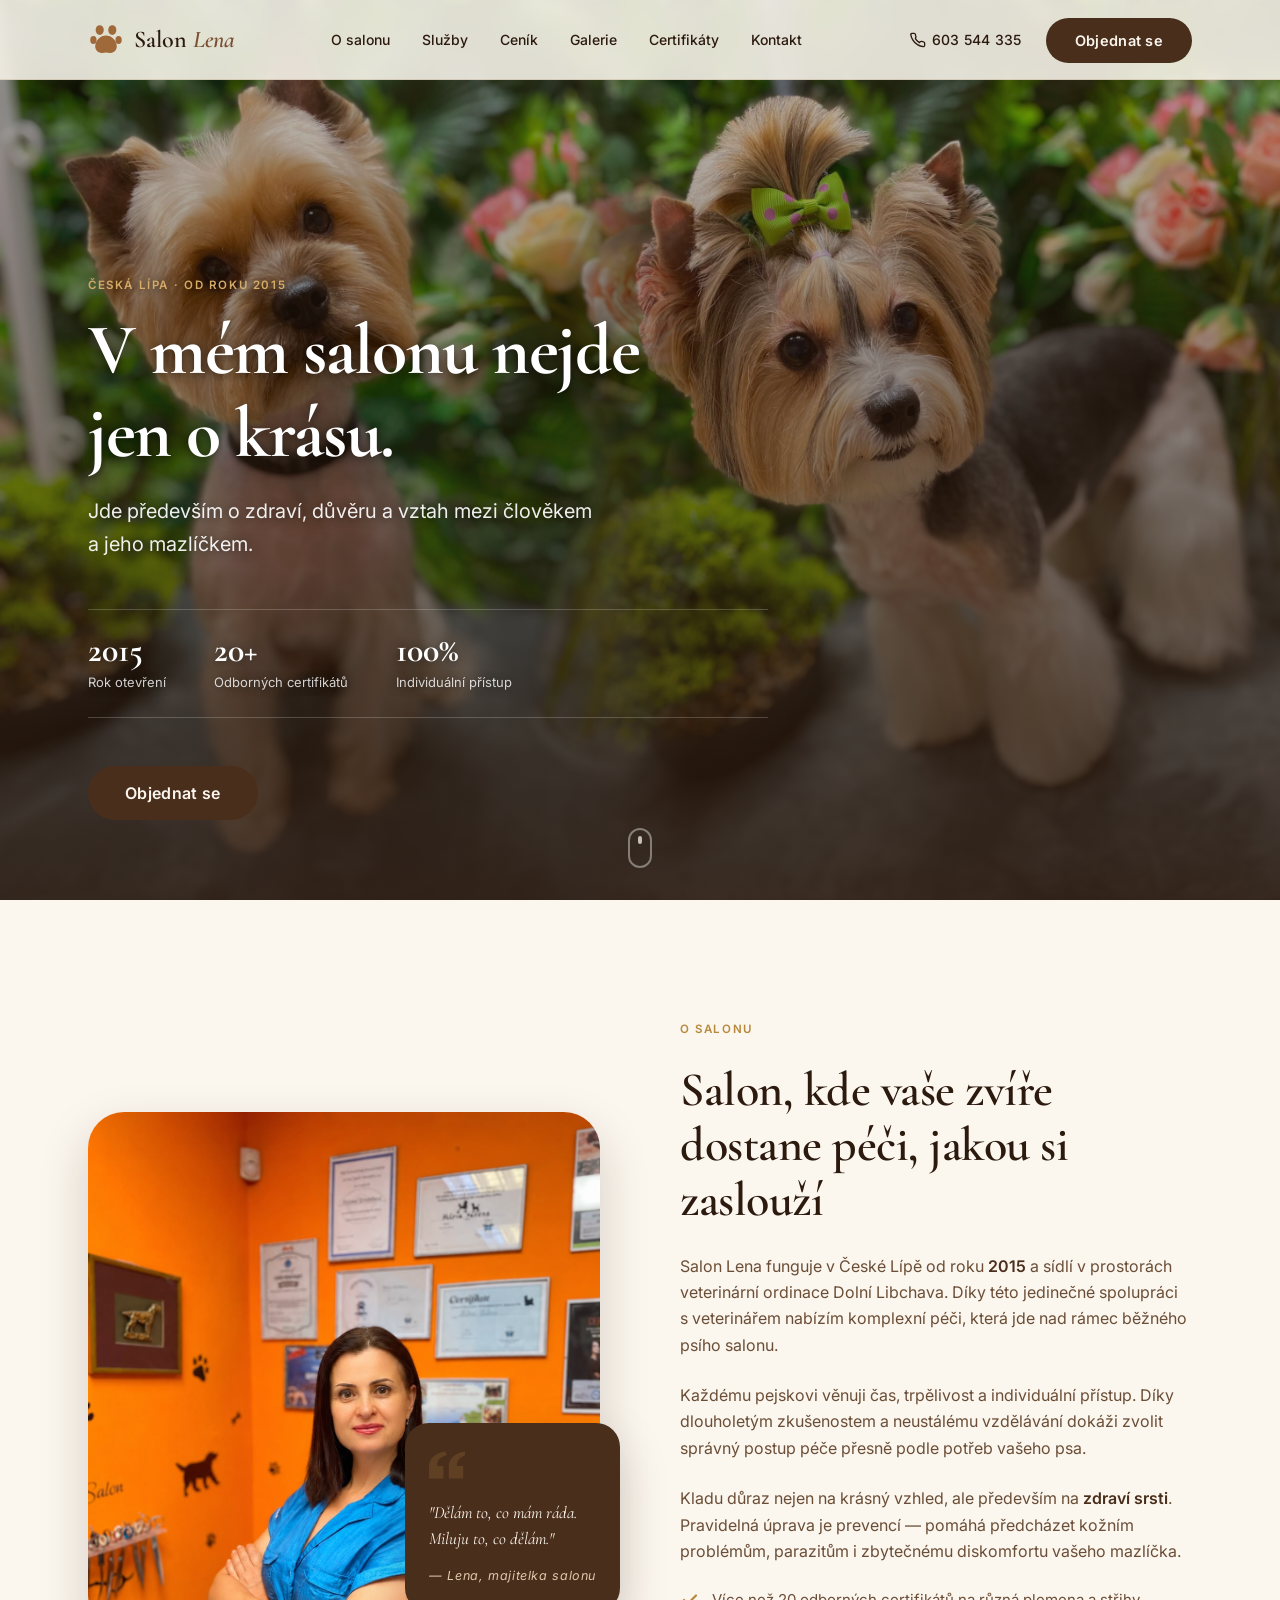
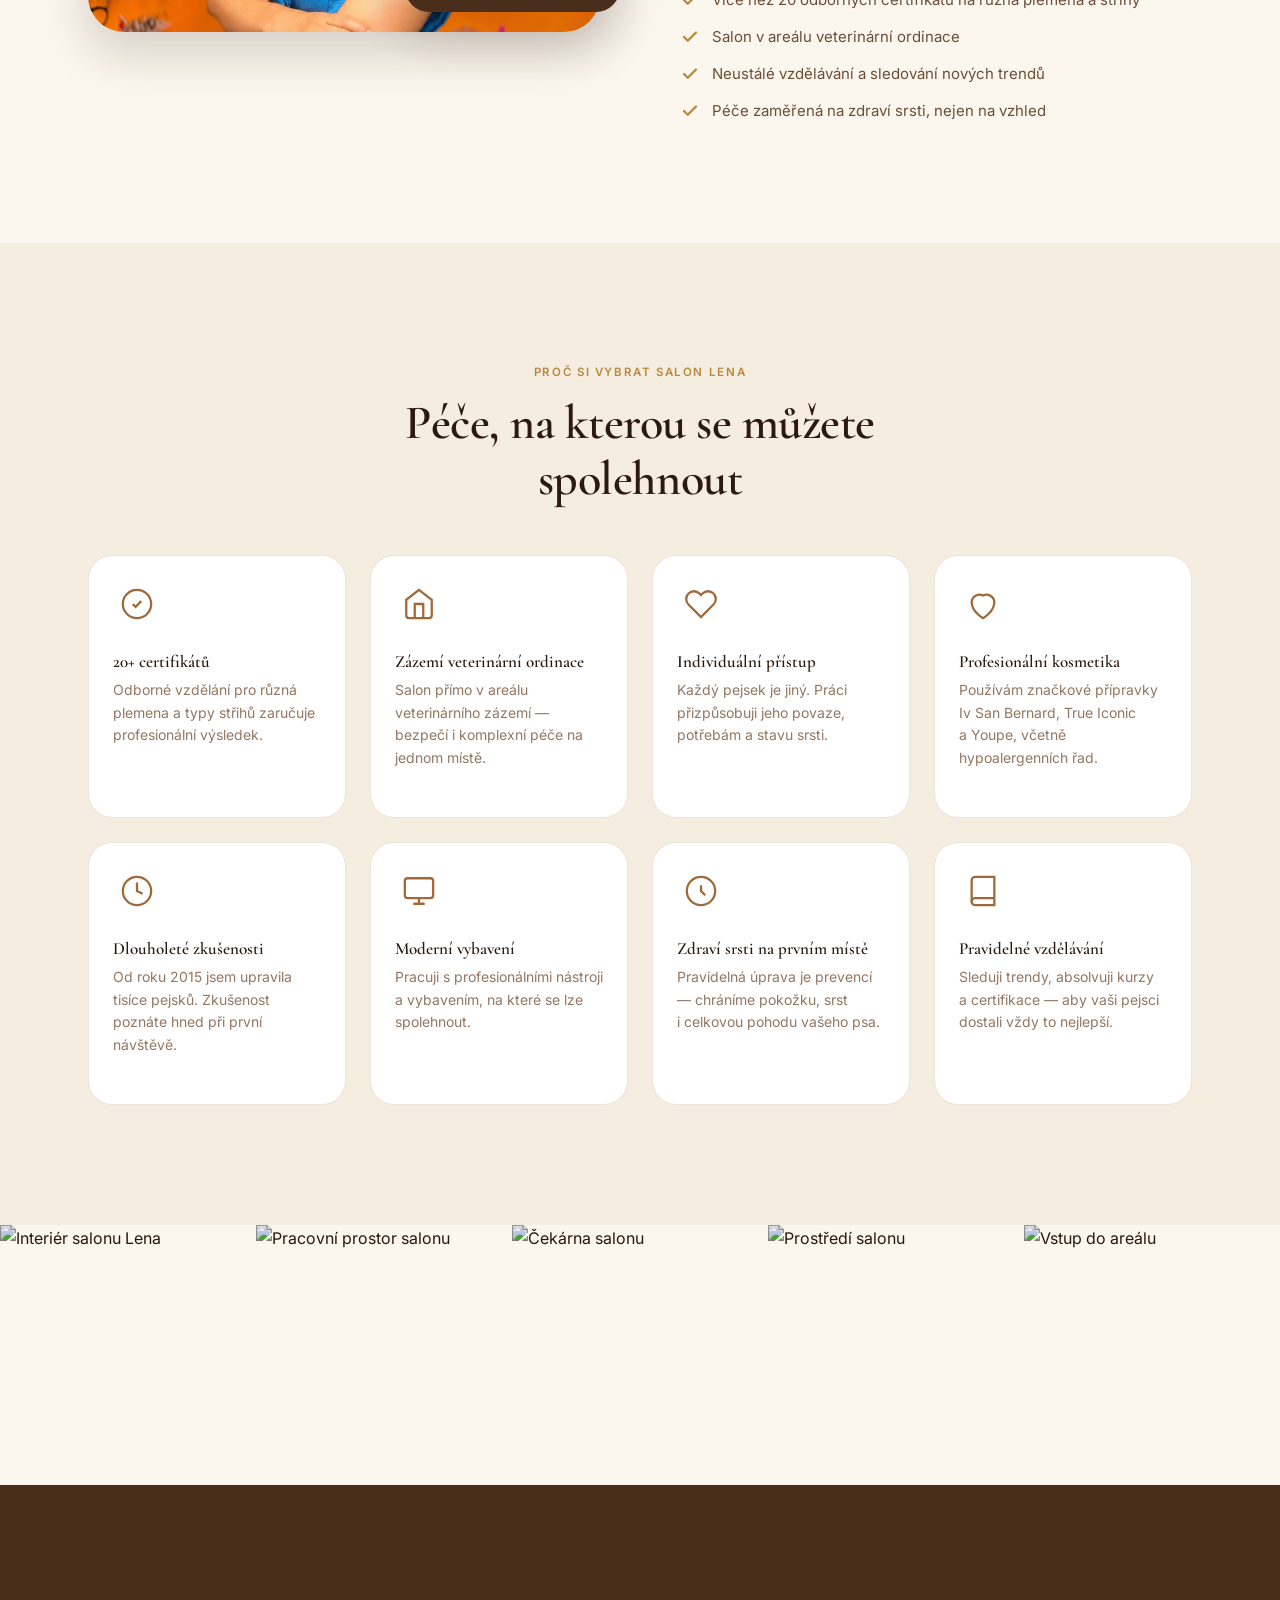
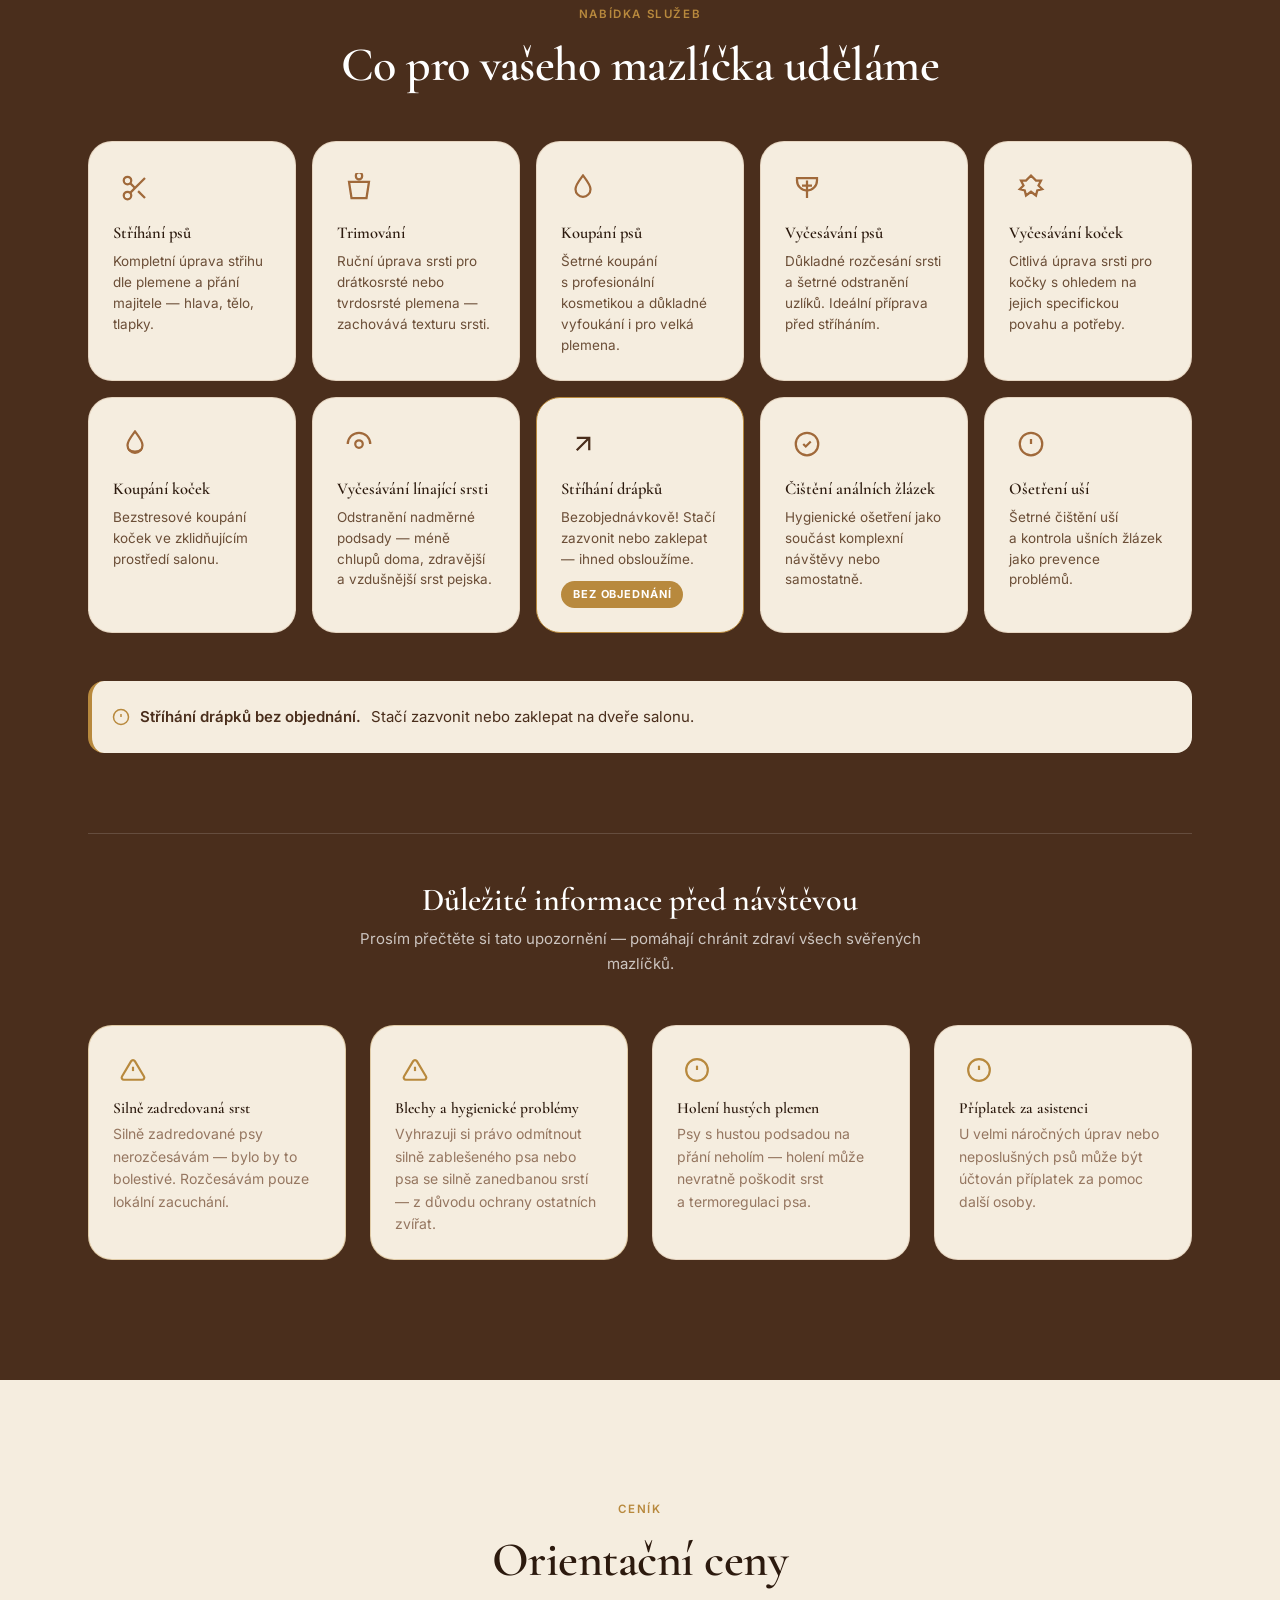
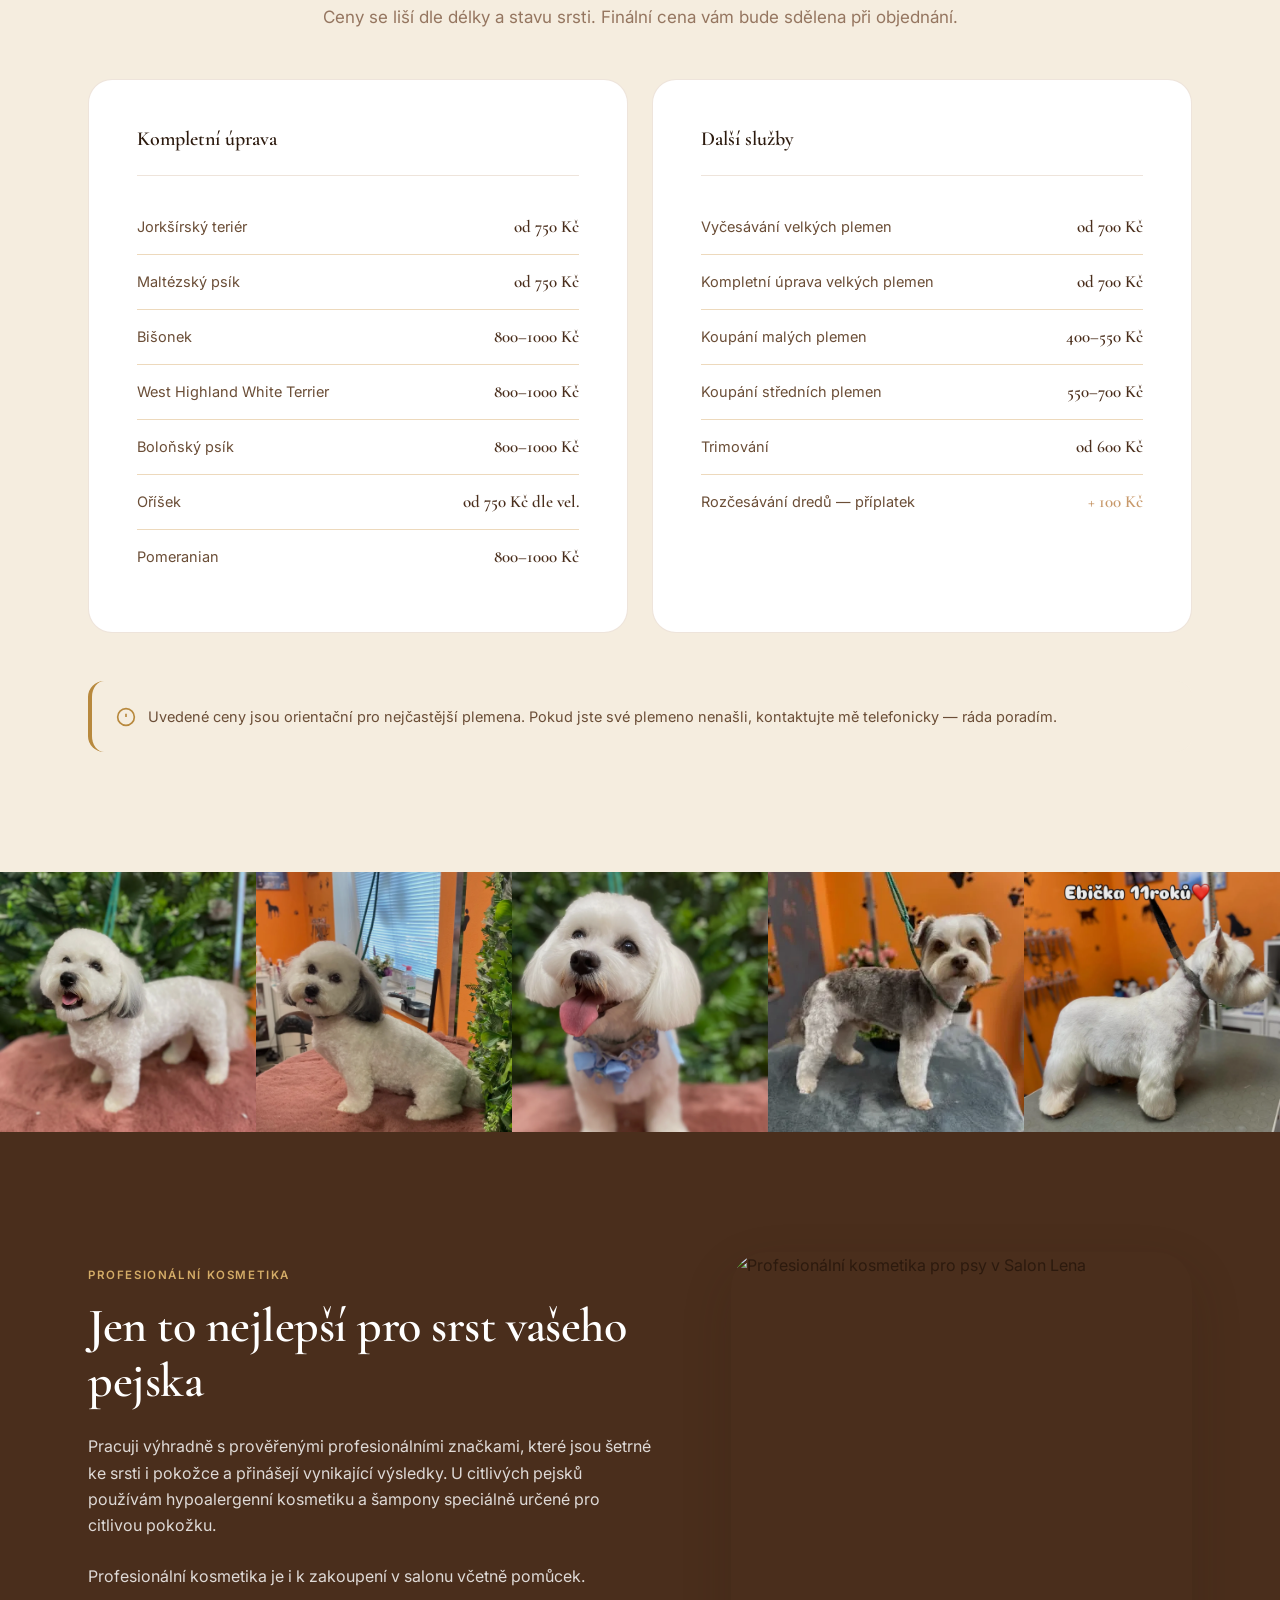
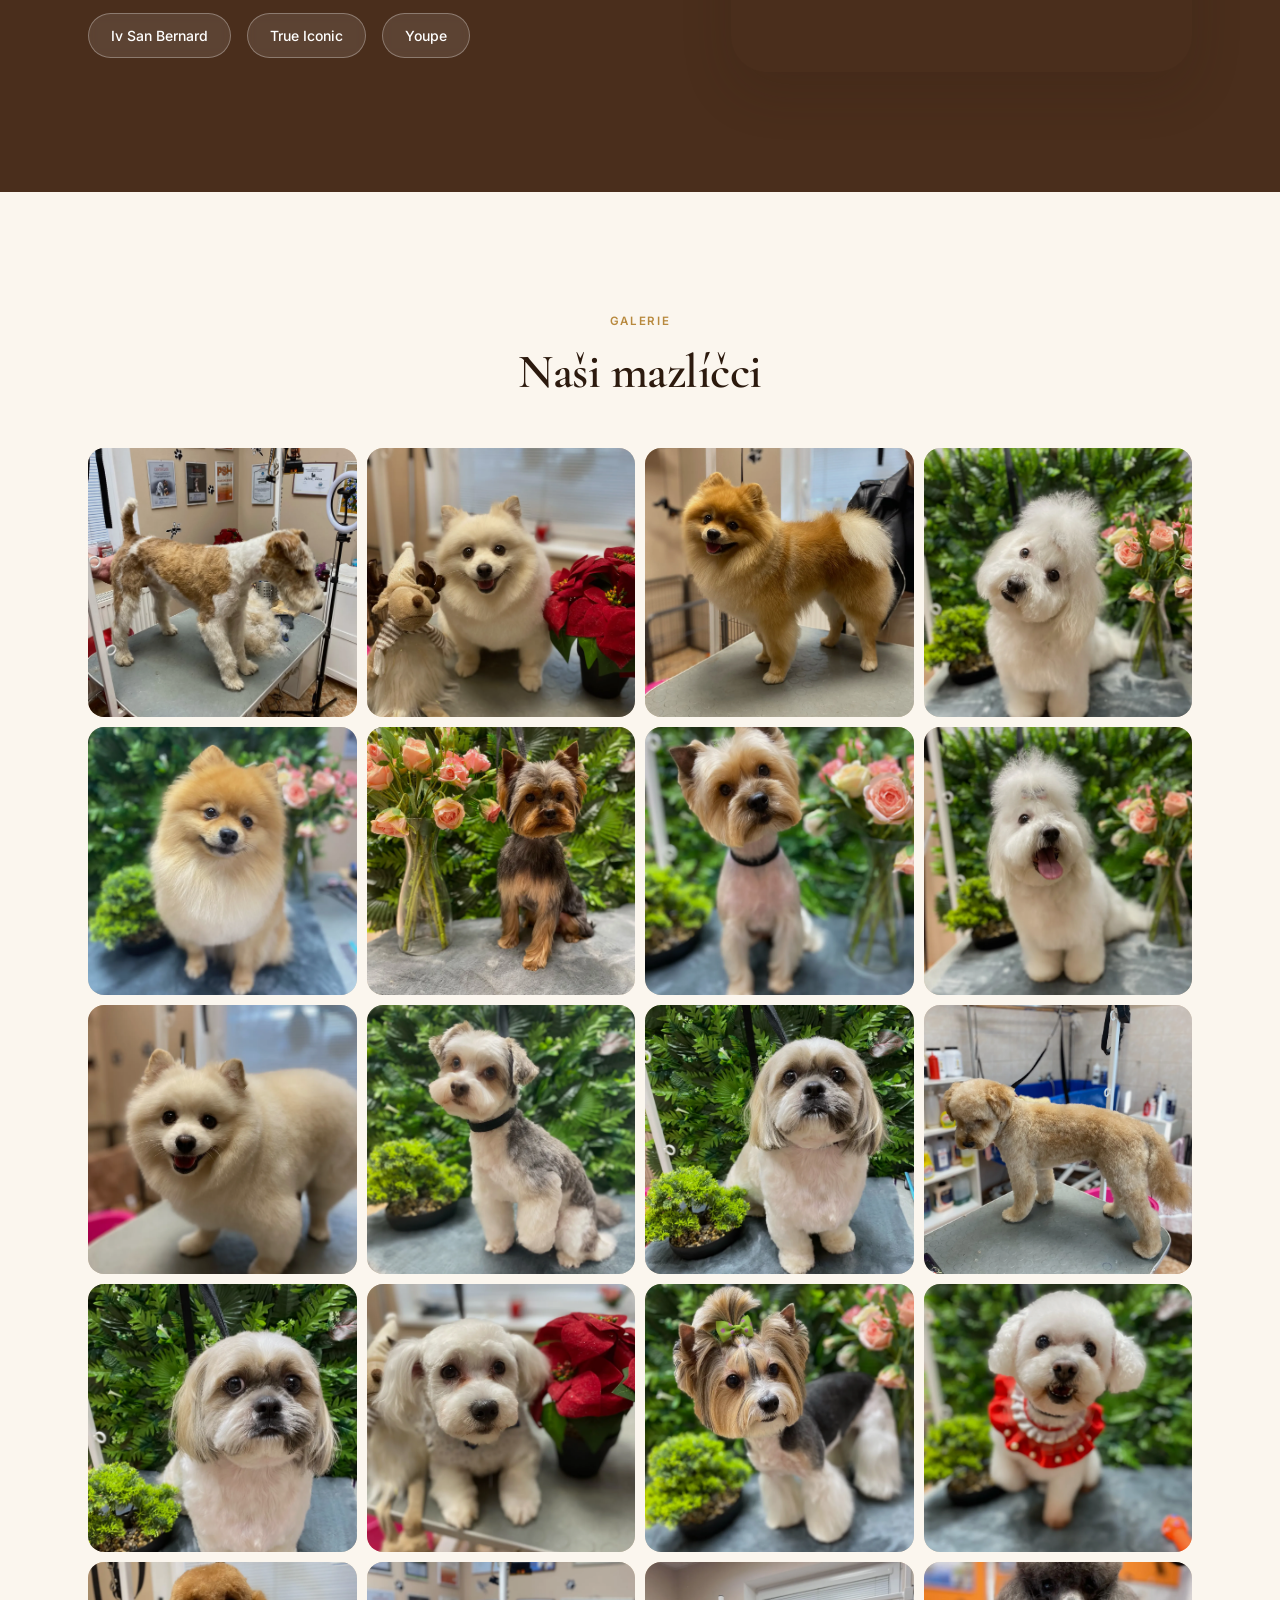
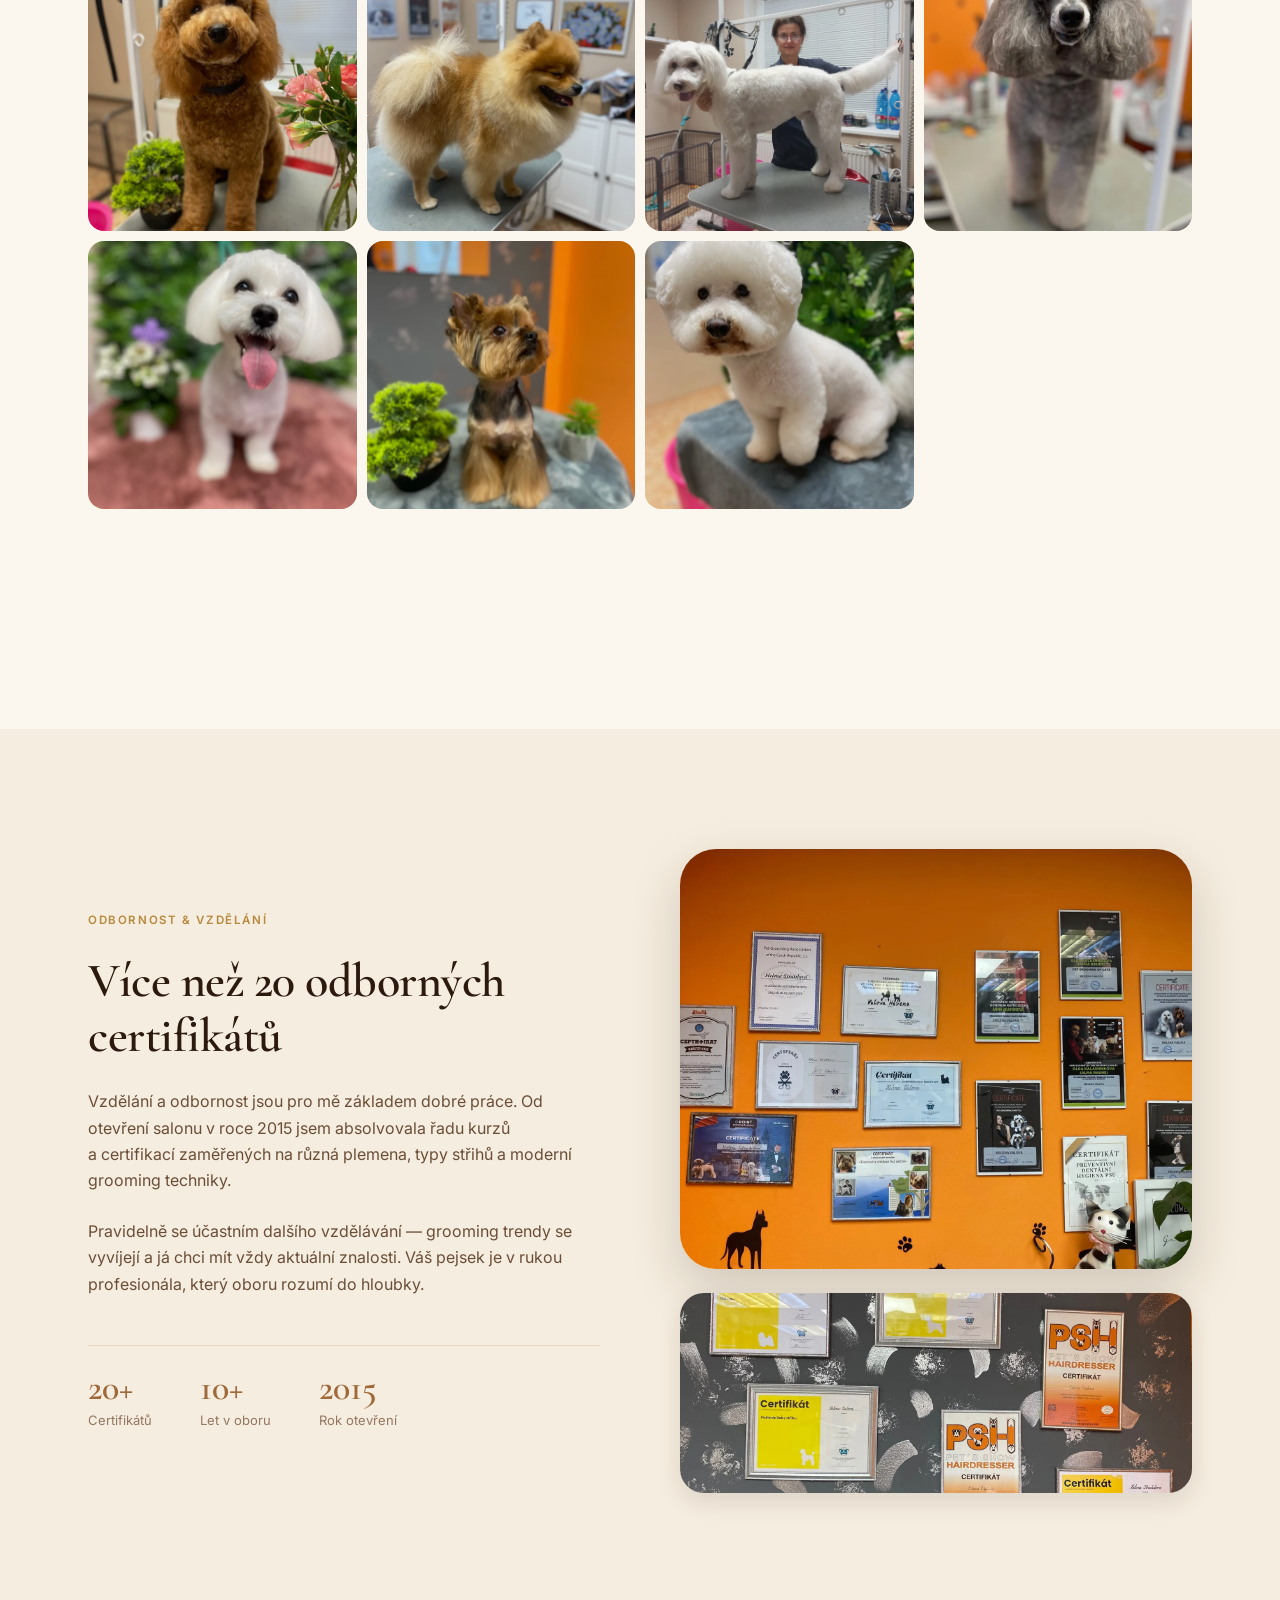
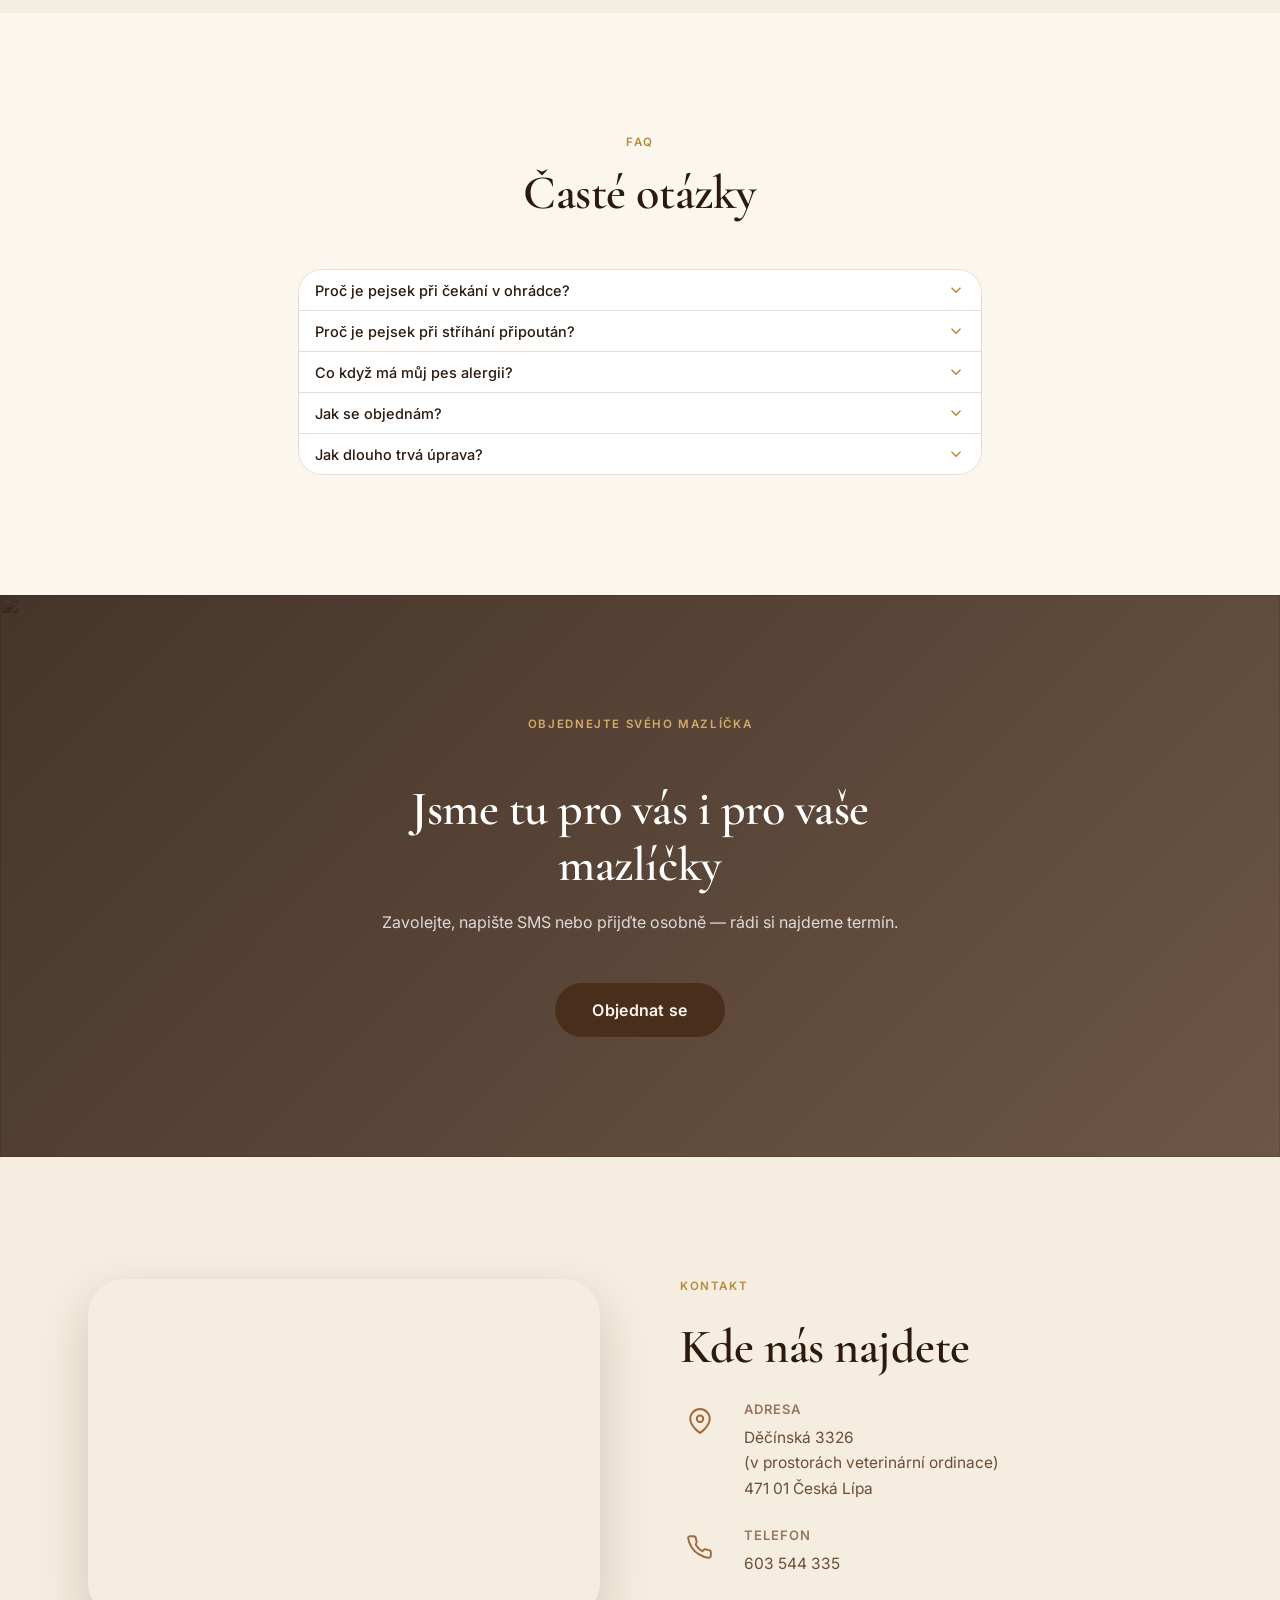
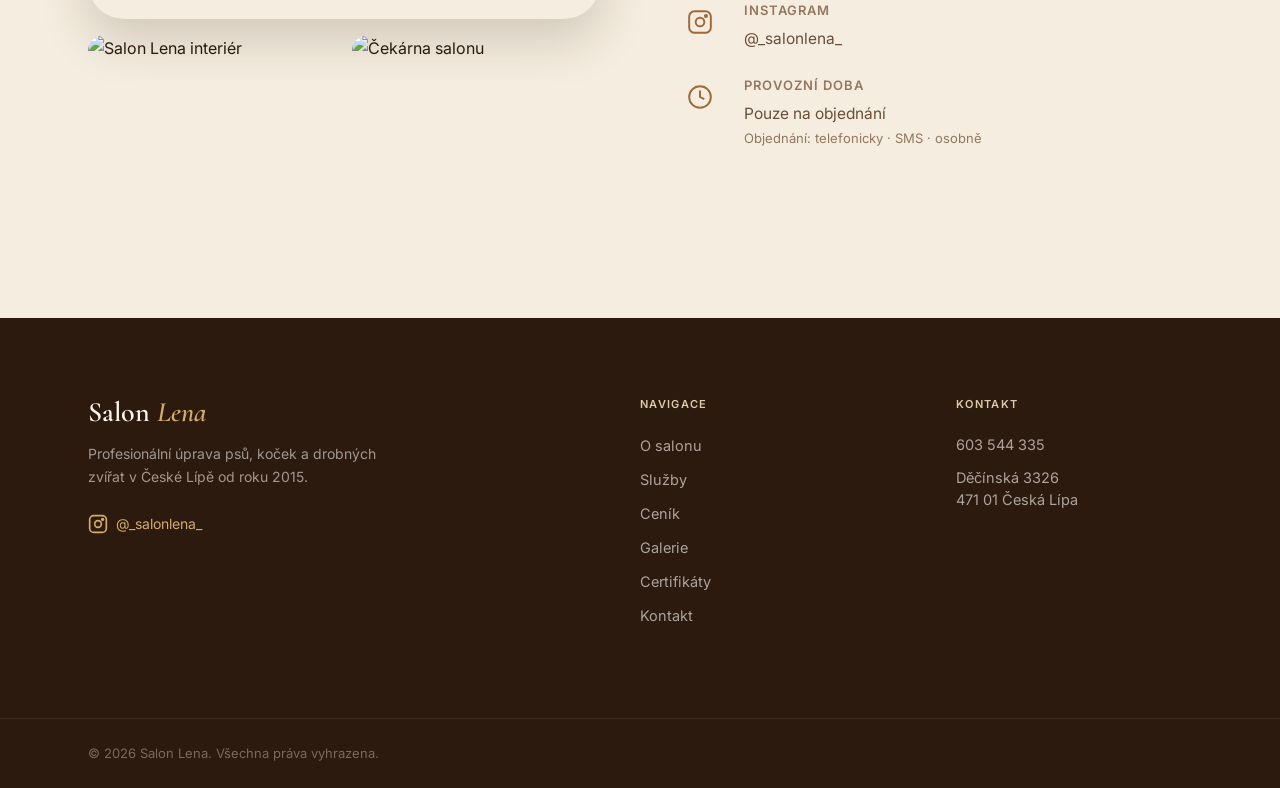
==== commit 95e468ed: "další úprava textu" ====
--- a/index.html
+++ b/index.html
@@ -69,7 +69,7 @@
       <div class="container hero__inner">
         <div class="hero__copy" data-reveal>
           <p class="eyebrow">Česká Lípa · od roku 2015</p>
-          <h1 id="hero-heading">V našem salonu nejde<br>jen o&nbsp;krásu.</h1>
+          <h1 id="hero-heading">V mém salonu nejde<br>jen o&nbsp;krásu.</h1>
           <p class="hero__lead">
             Jde především o&nbsp;zdraví, důvěru a&nbsp;vztah mezi člověkem a&nbsp;jeho mazlíčkem.
           </p>
@@ -297,7 +297,7 @@
               <svg viewBox="0 0 24 24" fill="none" stroke="currentColor" stroke-width="1.8"><path d="M7 17l9.2-9.2M17 17V7H7"/></svg>
             </div>
             <h3>Stříhání drápků</h3>
-            <p>Bezobjednávkově! Stačí zazvonet nebo zaklepat — ihned obsloužíme.</p>
+            <p>Bezobjednávkově! Stačí zazvonit nebo zaklepat — ihned obsloužíme.</p>
             <span class="service-badge">Bez objednání</span>
           </article>
 
@@ -335,7 +335,7 @@
               </div>
               <div>
                 <h4>Silně zadredovaná srst</h4>
-                <p>Silně zadredované psy nerozčesávám — bylo by to bolestivé. Rozčesuji pouze lokální zacuchání.</p>
+                <p>Silně zadredované psy nerozčesávám — bylo by to bolestivé. Rozčesávám pouze lokální zacuchání.</p>
               </div>
             </div>
             <div class="info-box info-box--warn">
--- a/css/style.css
+++ b/css/style.css
@@ -483,9 +483,9 @@
   inset: 0;
   background: linear-gradient(
     to bottom,
-    rgba(44,26,14,.15) 0%,
-    rgba(44,26,14,.4)  40%,
-    rgba(44,26,14,.82) 100%
+    rgba(44,26,14,.28) 0%,
+    rgba(44,26,14,.52) 42%,
+    rgba(44,26,14,.9)  100%
   );
 }
 
@@ -497,19 +497,23 @@
 
 .hero__copy { max-width: 680px; }
 
-.hero__copy .eyebrow { color: var(--gold-light); }
+.hero__copy .eyebrow {
+  color: var(--gold-light);
+  text-shadow: 0 1px 10px rgba(0,0,0,.55);
+}
 
 .hero__copy h1 {
   color: var(--white);
   margin-bottom: 20px;
-  text-shadow: 0 2px 20px rgba(0,0,0,.3);
+  text-shadow: 0 2px 8px rgba(0,0,0,.45), 0 1px 24px rgba(0,0,0,.35);
 }
 
 .hero__lead {
   font-size: clamp(17px, 2vw, 20px);
-  color: rgba(255,255,255,.9);
+  color: rgba(255,255,255,.92);
   margin-bottom: var(--space-lg);
   max-width: 520px;
+  text-shadow: 0 1px 10px rgba(0,0,0,.5);
 }
 
 .hero__stats {
@@ -528,13 +532,15 @@
   font-weight: 700;
   color: var(--white);
   line-height: 1;
+  text-shadow: 0 1px 10px rgba(0,0,0,.5);
 }
 
 .hero__stat span {
   font-size: 13px;
-  color: rgba(255,255,255,.7);
+  color: rgba(255,255,255,.8);
   margin-top: 4px;
   display: block;
+  text-shadow: 0 1px 8px rgba(0,0,0,.5);
 }
 
 .hero__actions {
@@ -647,6 +653,21 @@
   width: 30%;
   filter: brightness(1);
 }
+
+/* ============================================================
+   SLUŽBY — hnědé pozadí sekce (světlé nadpisy + karty zůstávají)
+   ============================================================ */
+#sluzby {
+  background: var(--brown-dark);
+}
+
+#sluzby .section__head h2 { color: var(--white); }
+
+#sluzby .info-section {
+  border-top-color: rgba(255,255,255,.15);
+}
+#sluzby .info-section__title { color: var(--white); }
+#sluzby .info-section__sub   { color: rgba(255,255,255,.72); }
 
 /* ============================================================
    SERVICES GRID
@@ -1713,6 +1734,39 @@
     margin-top: var(--space-md);
   }
 
+  /* --- O SALONU: fotka majitelky bez ořezu + kompaktní citát přes fotku --- */
+  #o-salonu .split__visual--quote {
+    position: relative;
+  }
+
+  #o-salonu .split__img-wrap {
+    width: min(380px, 100%);
+    margin-inline: auto;   /* na tabletu vycentruje, na mobilu plná šířka */
+  }
+
+  #o-salonu .split__img {
+    height: auto;
+    aspect-ratio: 3 / 4;   /* přesný poměr fotky → žádný ořez */
+  }
+
+  #o-salonu .quote-card {
+    position: absolute;
+    left: 50%;
+    transform: translateX(-50%);
+    bottom: 14px;
+    width: min(352px, calc(100% - 28px));  /* zarovnané s fotkou, ~14px odsazení */
+    max-width: none;
+    margin-top: 0;
+    padding: 14px 16px;
+    background: rgba(44, 26, 14, .82);
+    -webkit-backdrop-filter: blur(3px);
+    backdrop-filter: blur(3px);
+  }
+
+  #o-salonu .quote-card__mark { width: 24px; height: 24px; margin-bottom: 4px; }
+  #o-salonu .quote-card p    { font-size: 14px; line-height: 1.45; margin-bottom: 6px; }
+  #o-salonu .quote-card cite { font-size: 11.5px; }
+
   .hero__stats { flex-wrap: wrap; gap: var(--space-md); }
   .hero__actions { flex-direction: column; align-items: flex-start; }
 
@@ -1739,14 +1793,49 @@
   .gallery       { grid-template-columns: repeat(2, 1fr); }
   .footer__inner { grid-template-columns: 1fr; gap: var(--space-lg); }
 
-  .photo-strip { height: 160px; }
-  .photo-strip img { width: 50%; }
+  .photo-strip { height: 150px; }
+  .photo-strip img { width: 33.333%; }
   .photo-strip img:nth-child(n+4) { display: none; }
 
   .header__actions .btn--primary { display: none; }
 
-  .faq-item__q { padding: var(--space-md); font-size: 16px; }
-  .faq-item__a { padding: 0 var(--space-md) var(--space-md); }
+  /* HERO na výšku: jen jedna fotka přes celou šířku, žádný blur/šev */
+  .hero__bg-img--right { display: none; }
+  .hero__bg-img--left {
+    width: 100%;
+    -webkit-mask-image: none;
+    mask-image: none;
+    object-position: center 30%;
+  }
+
+  /* Silnější ztmavení fotky + stín textu → čitelné nápisy v hero */
+  .hero__overlay {
+    background: linear-gradient(
+      to bottom,
+      rgba(44,26,14,.30) 0%,
+      rgba(44,26,14,.58) 45%,
+      rgba(44,26,14,.92) 100%
+    );
+  }
+  .hero__copy .eyebrow,
+  .hero__lead,
+  .hero__stat strong,
+  .hero__stat span {
+    text-shadow: 0 1px 10px rgba(0,0,0,.55);
+  }
+
+  /* Pruh se statistikami: rovnoměrný 3sloupcový grid místo rozházeného wrapu */
+  .hero__stats {
+    display: grid;
+    grid-template-columns: repeat(3, 1fr);
+    gap: 8px;
+    text-align: center;
+  }
+  .hero__stat strong { font-size: 24px; }
+  .hero__stat span   { font-size: 10.5px; }
+
+  .faq-item__q { padding: 11px 14px; font-size: 14px; }
+  .faq-item__a { padding: 2px 14px 12px; }
 
   .cta-band__actions { flex-direction: column; align-items: center; }
 
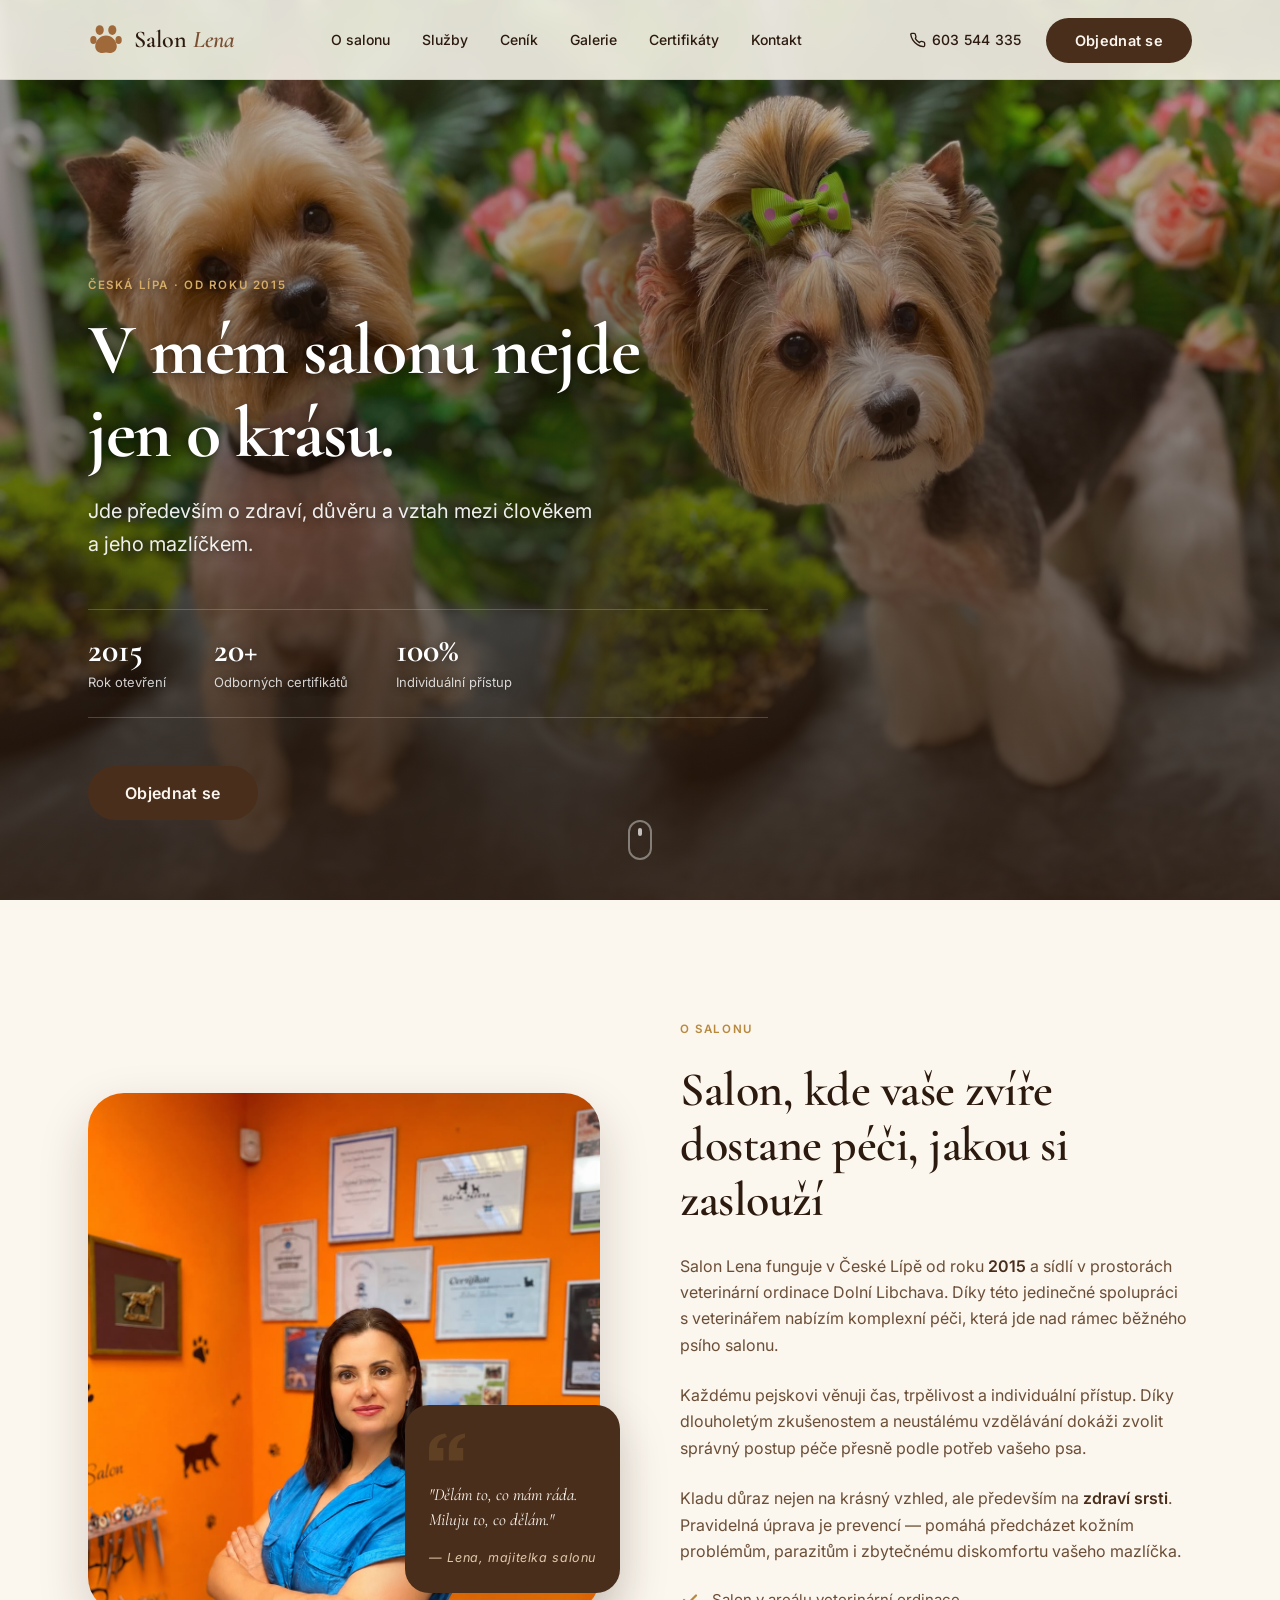
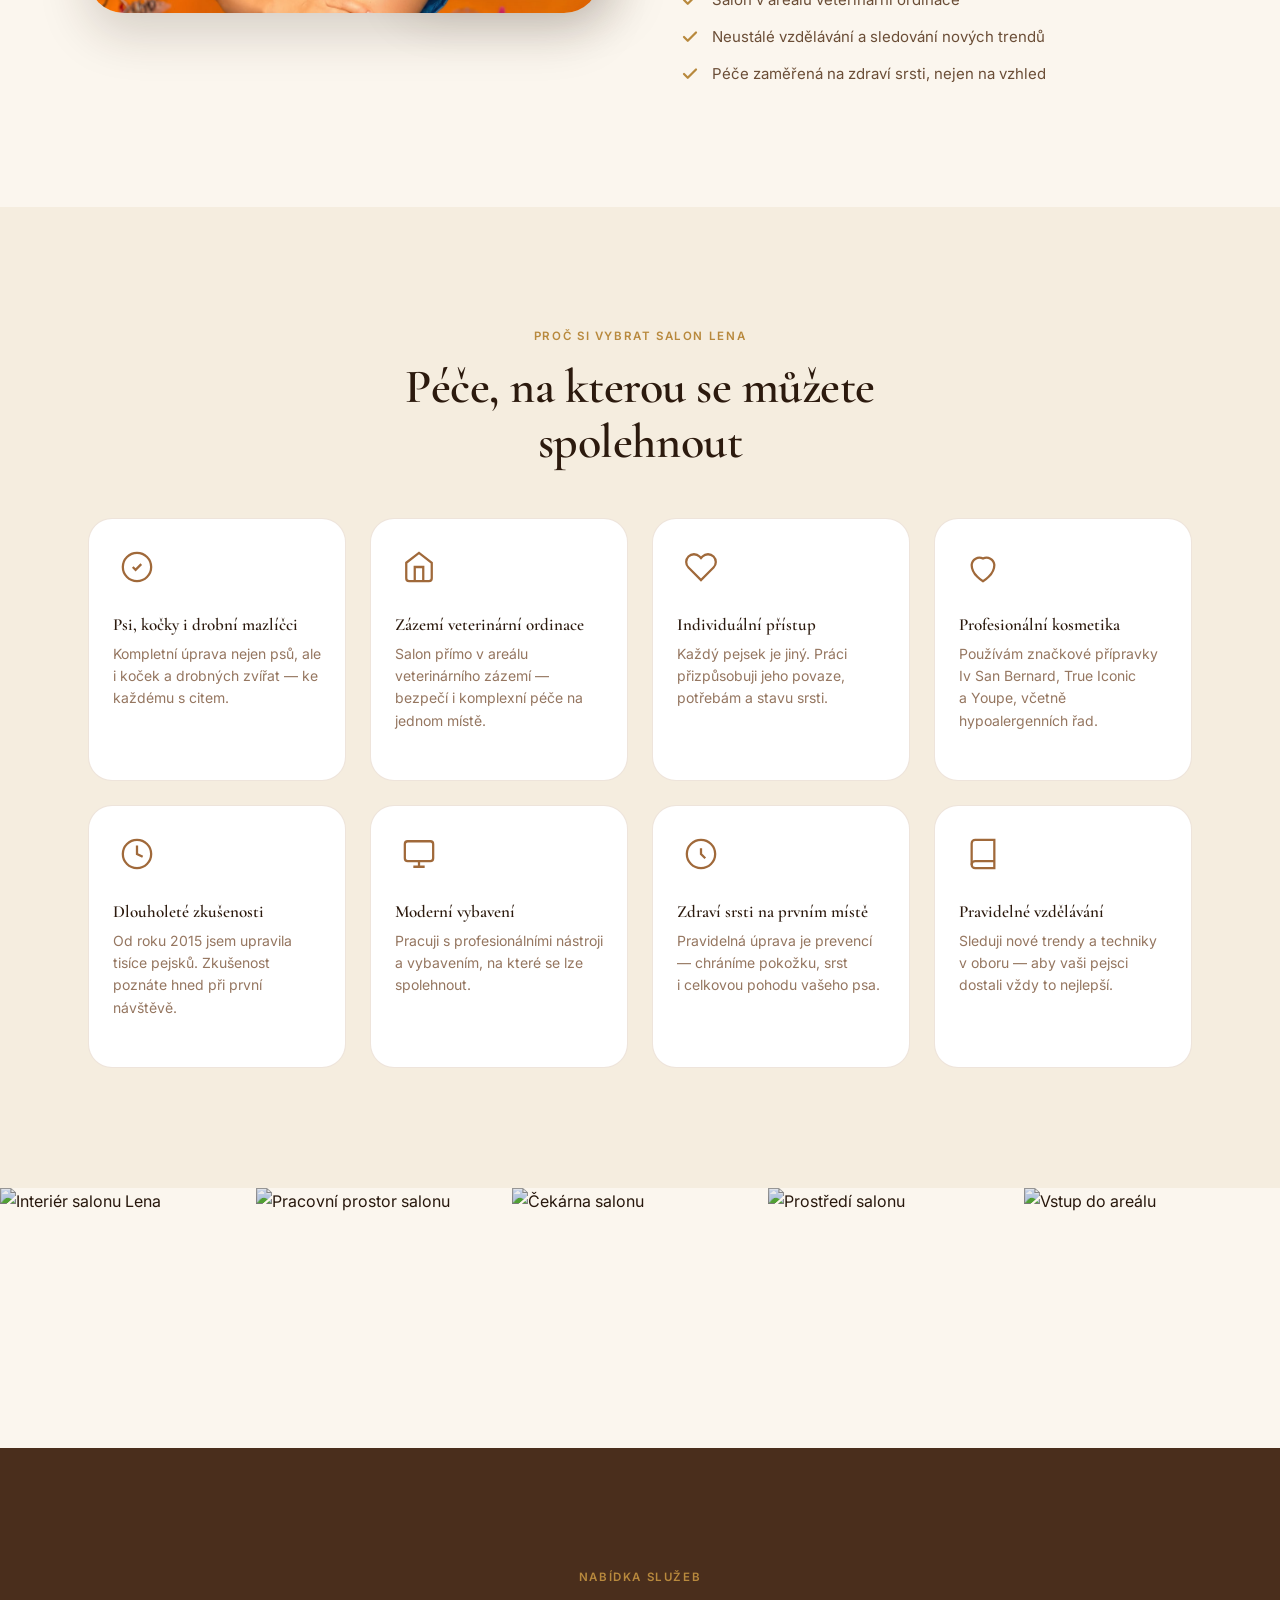
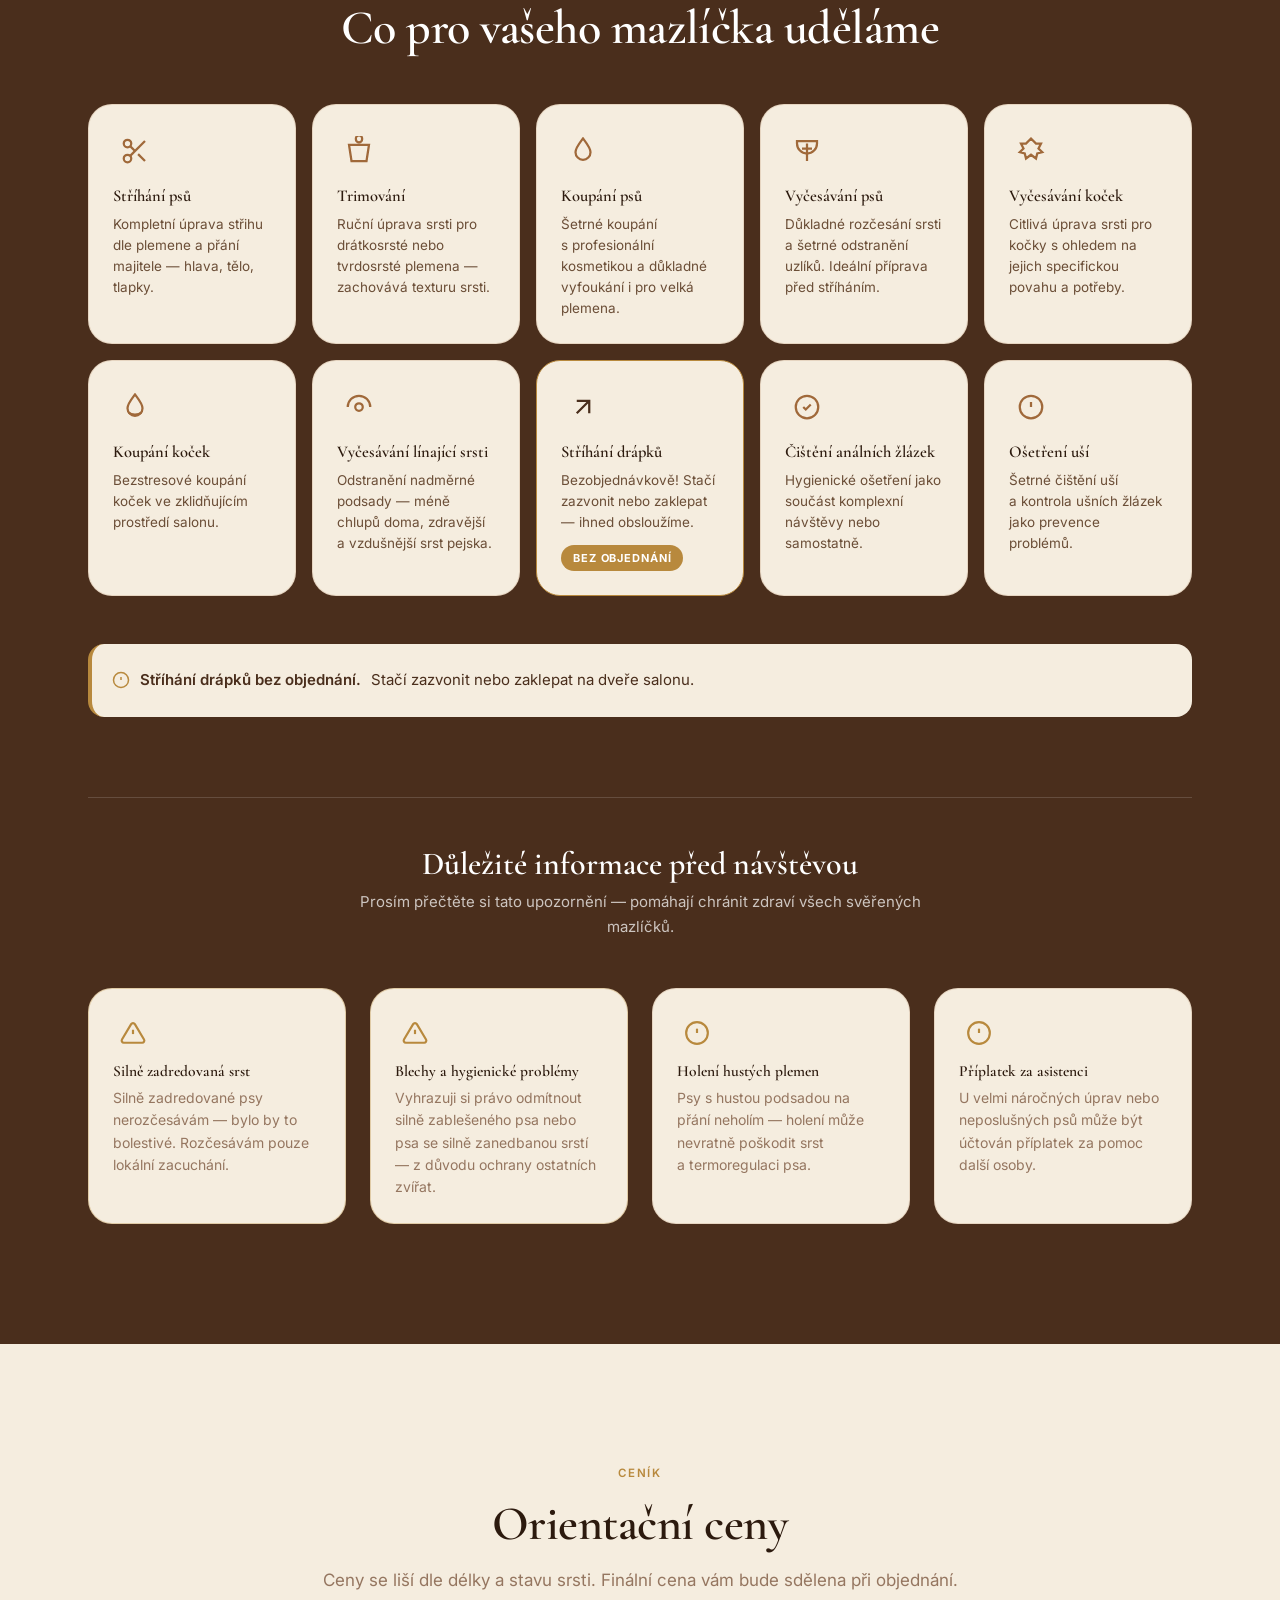
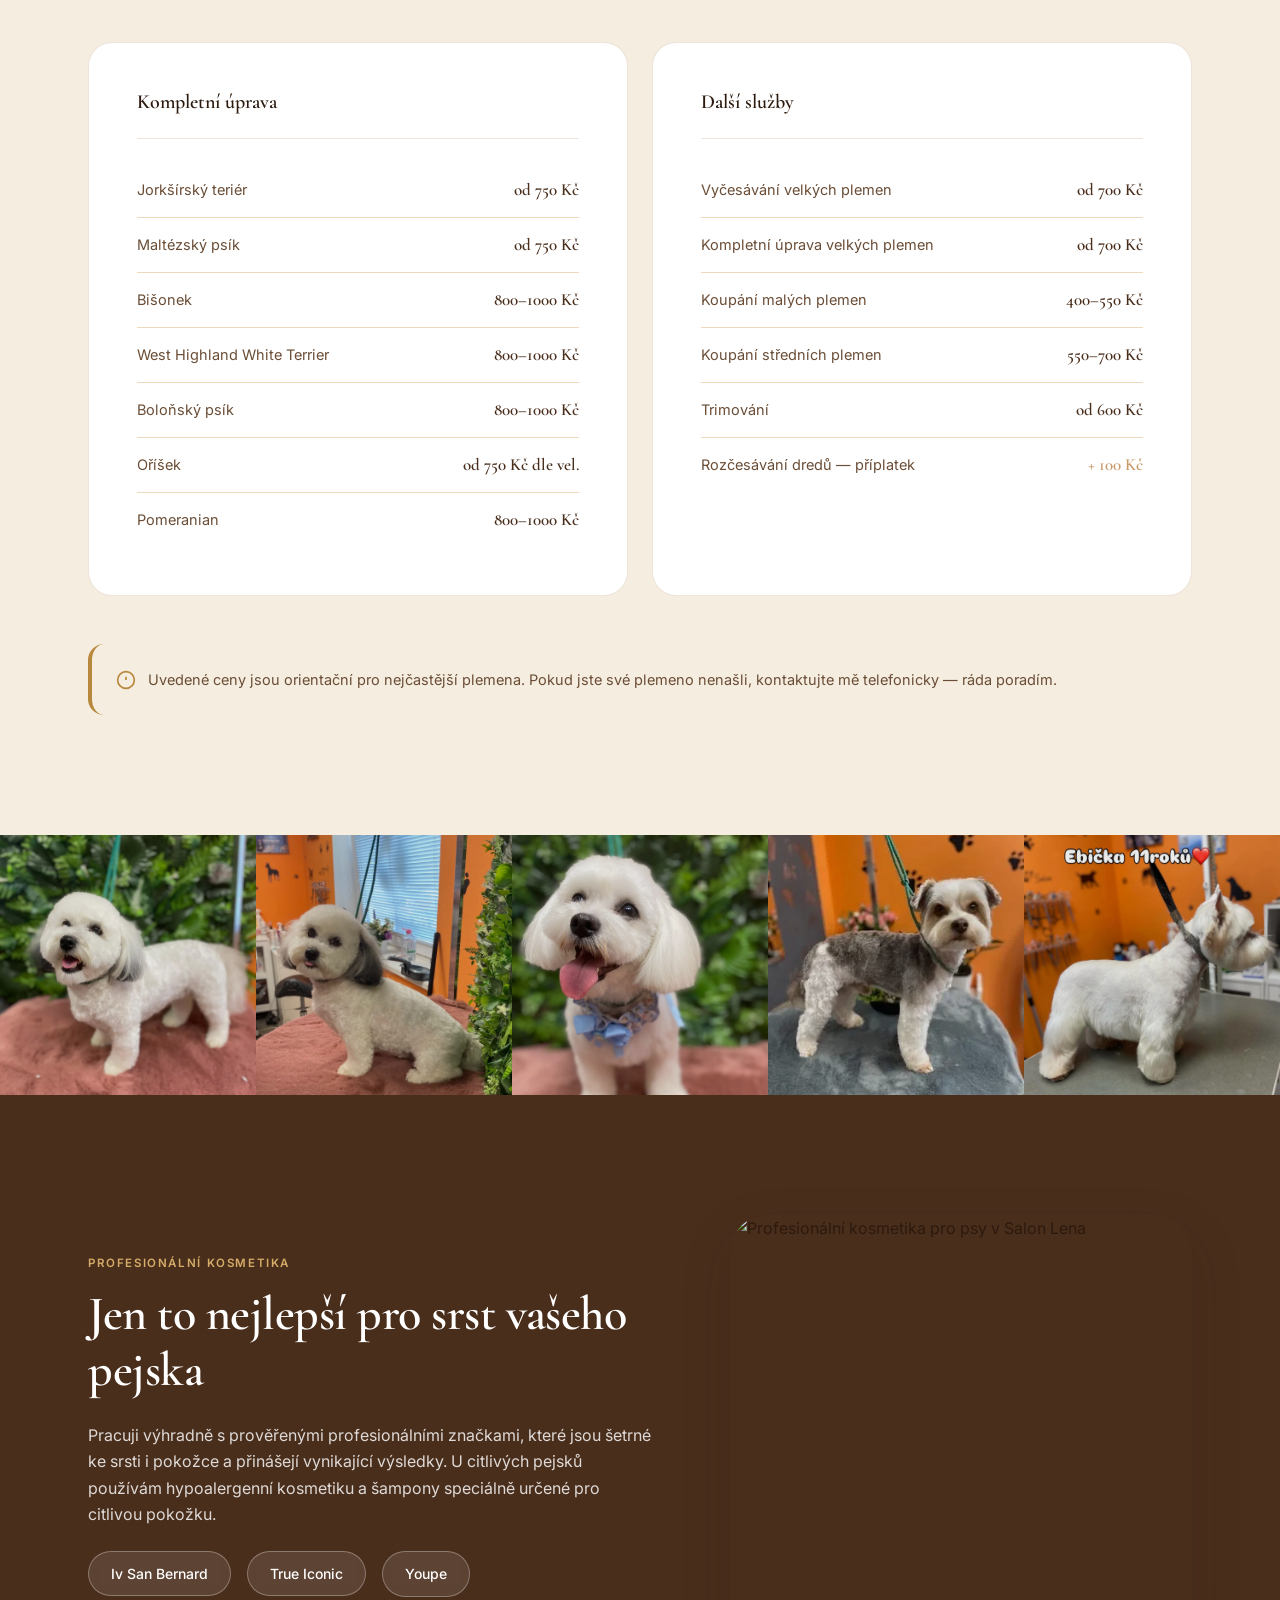
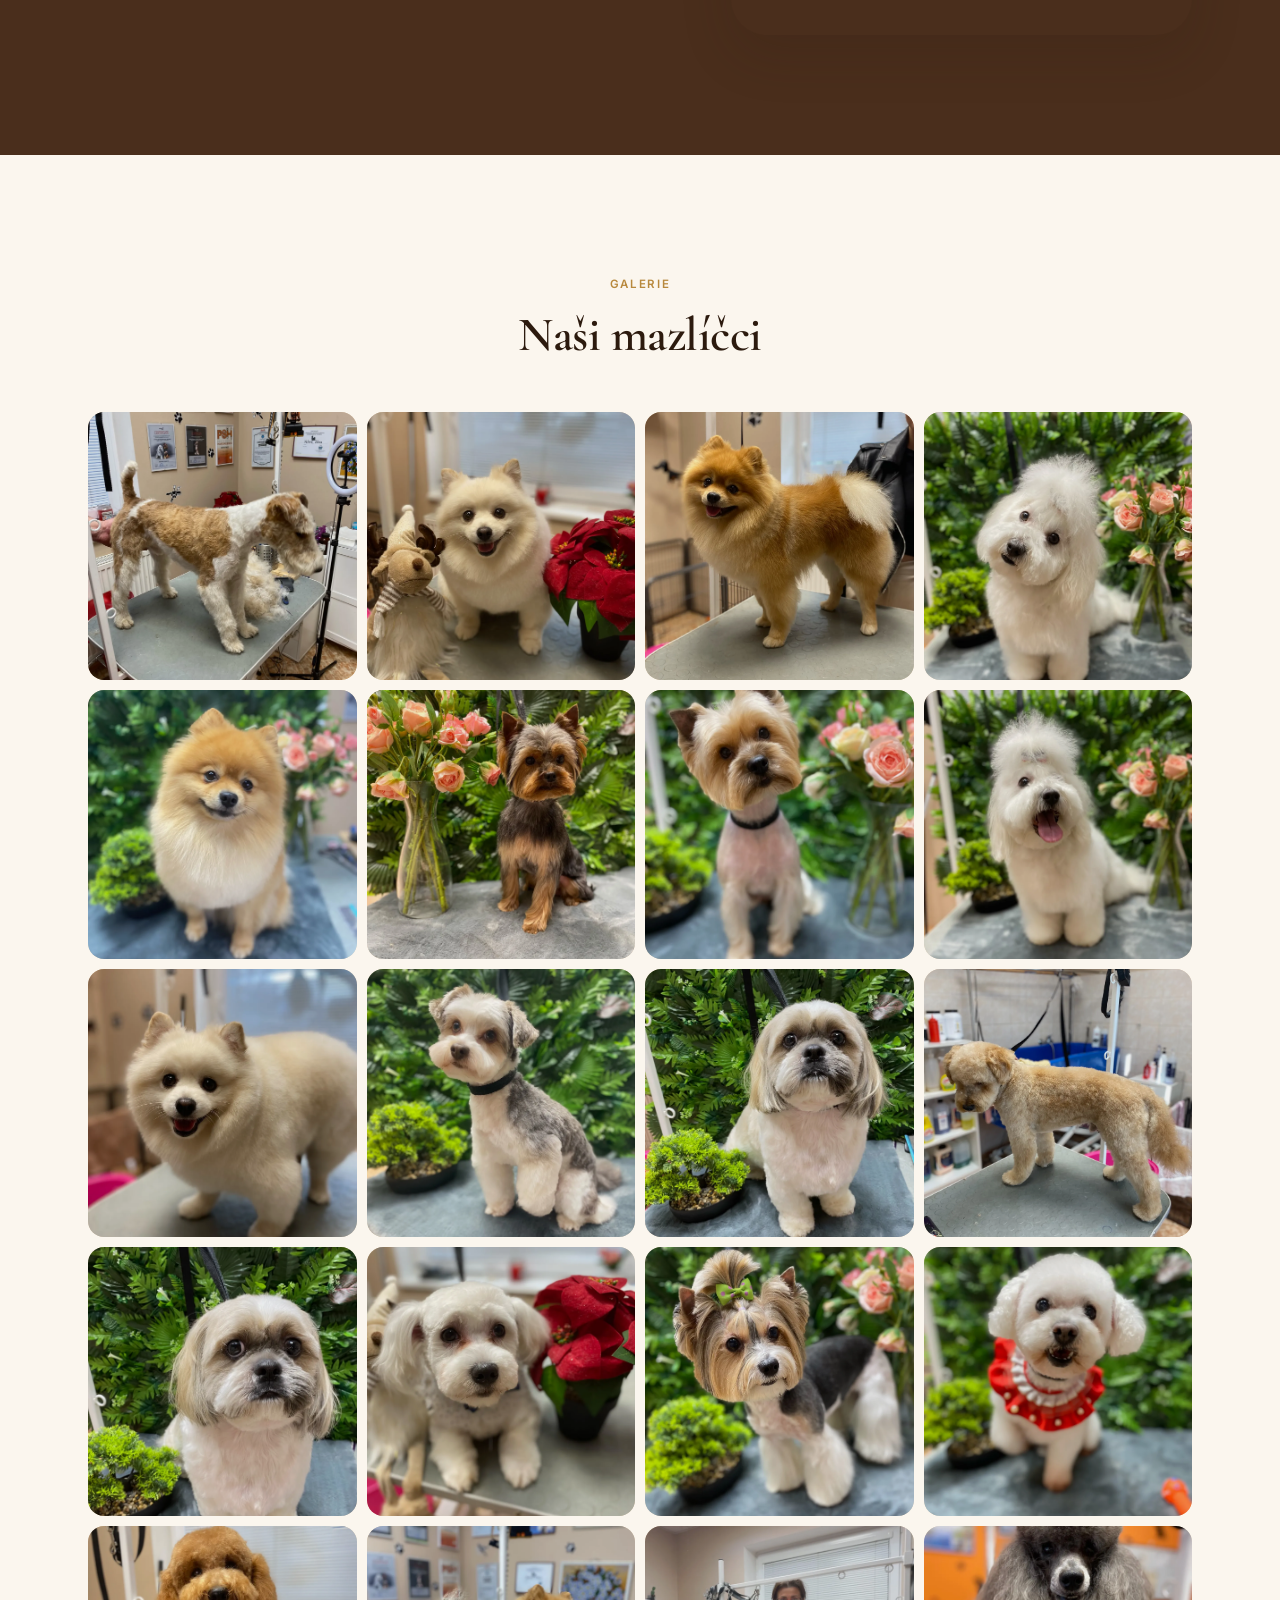
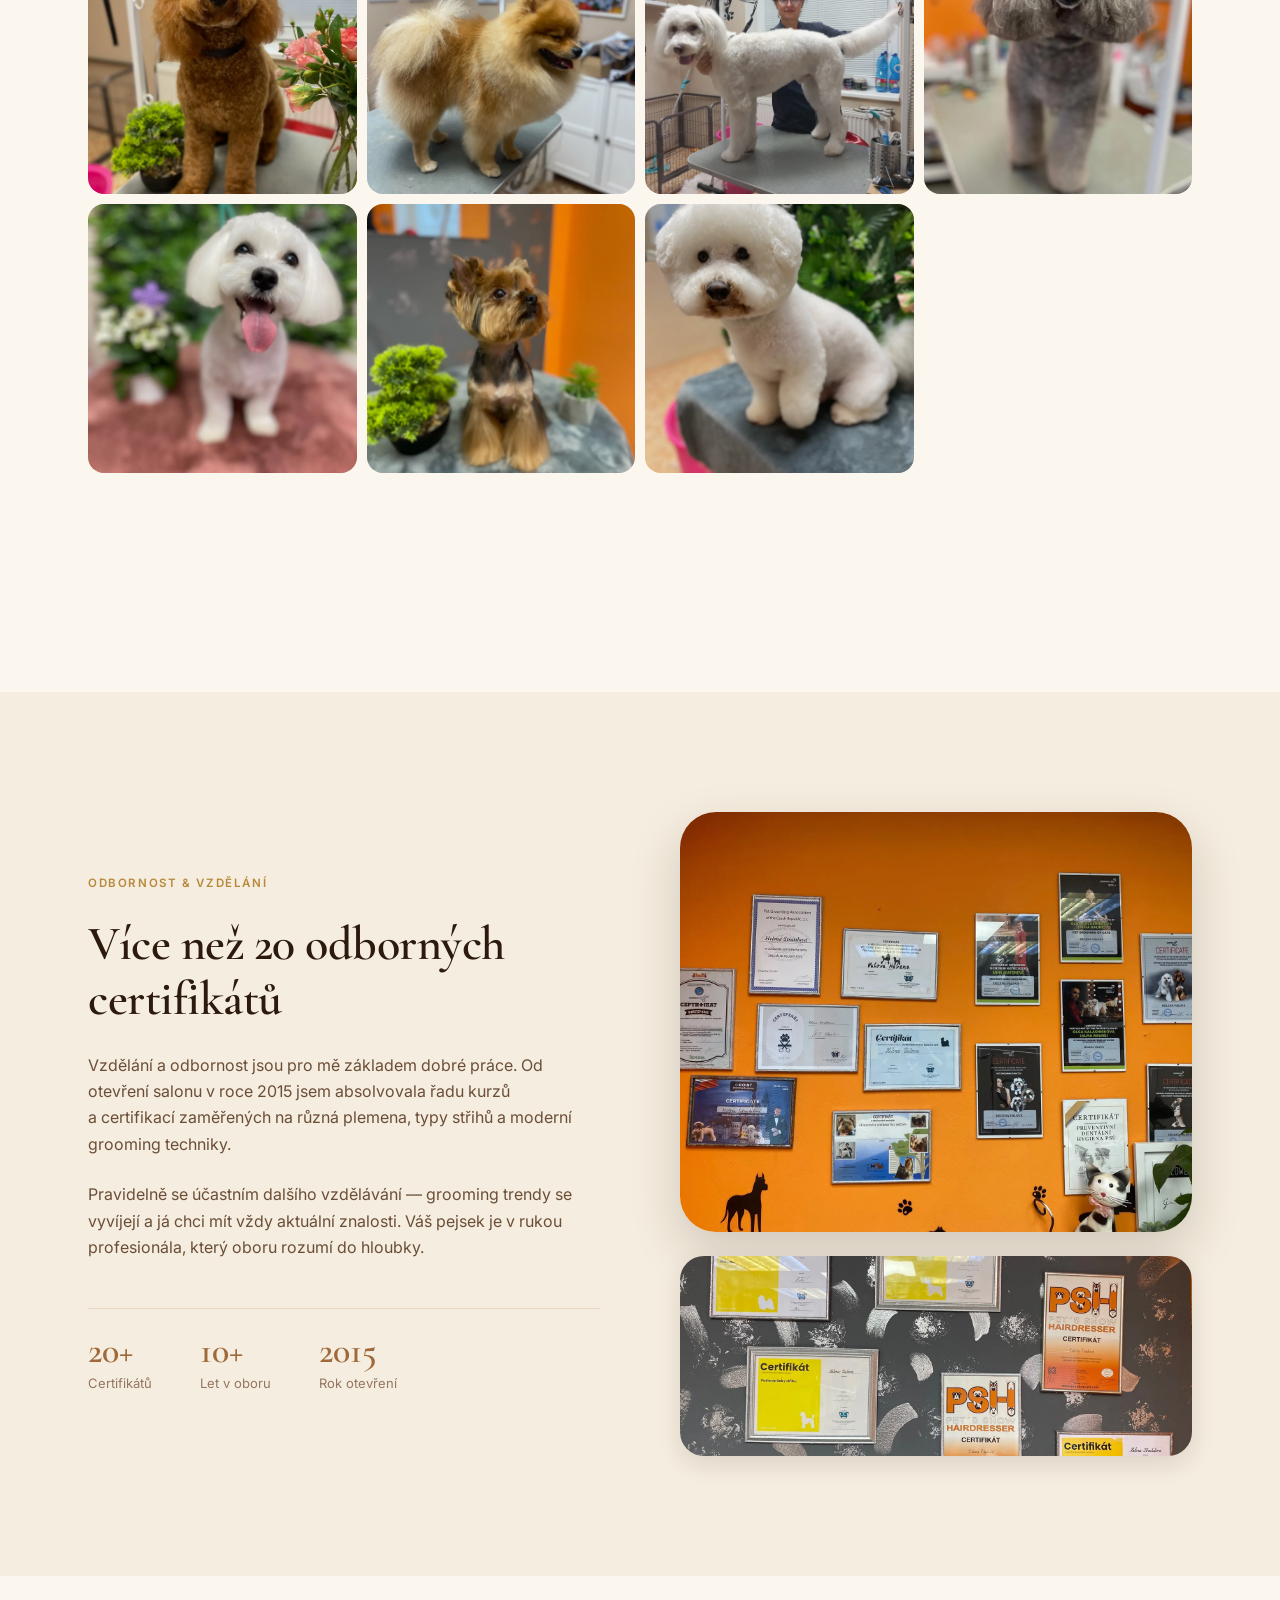
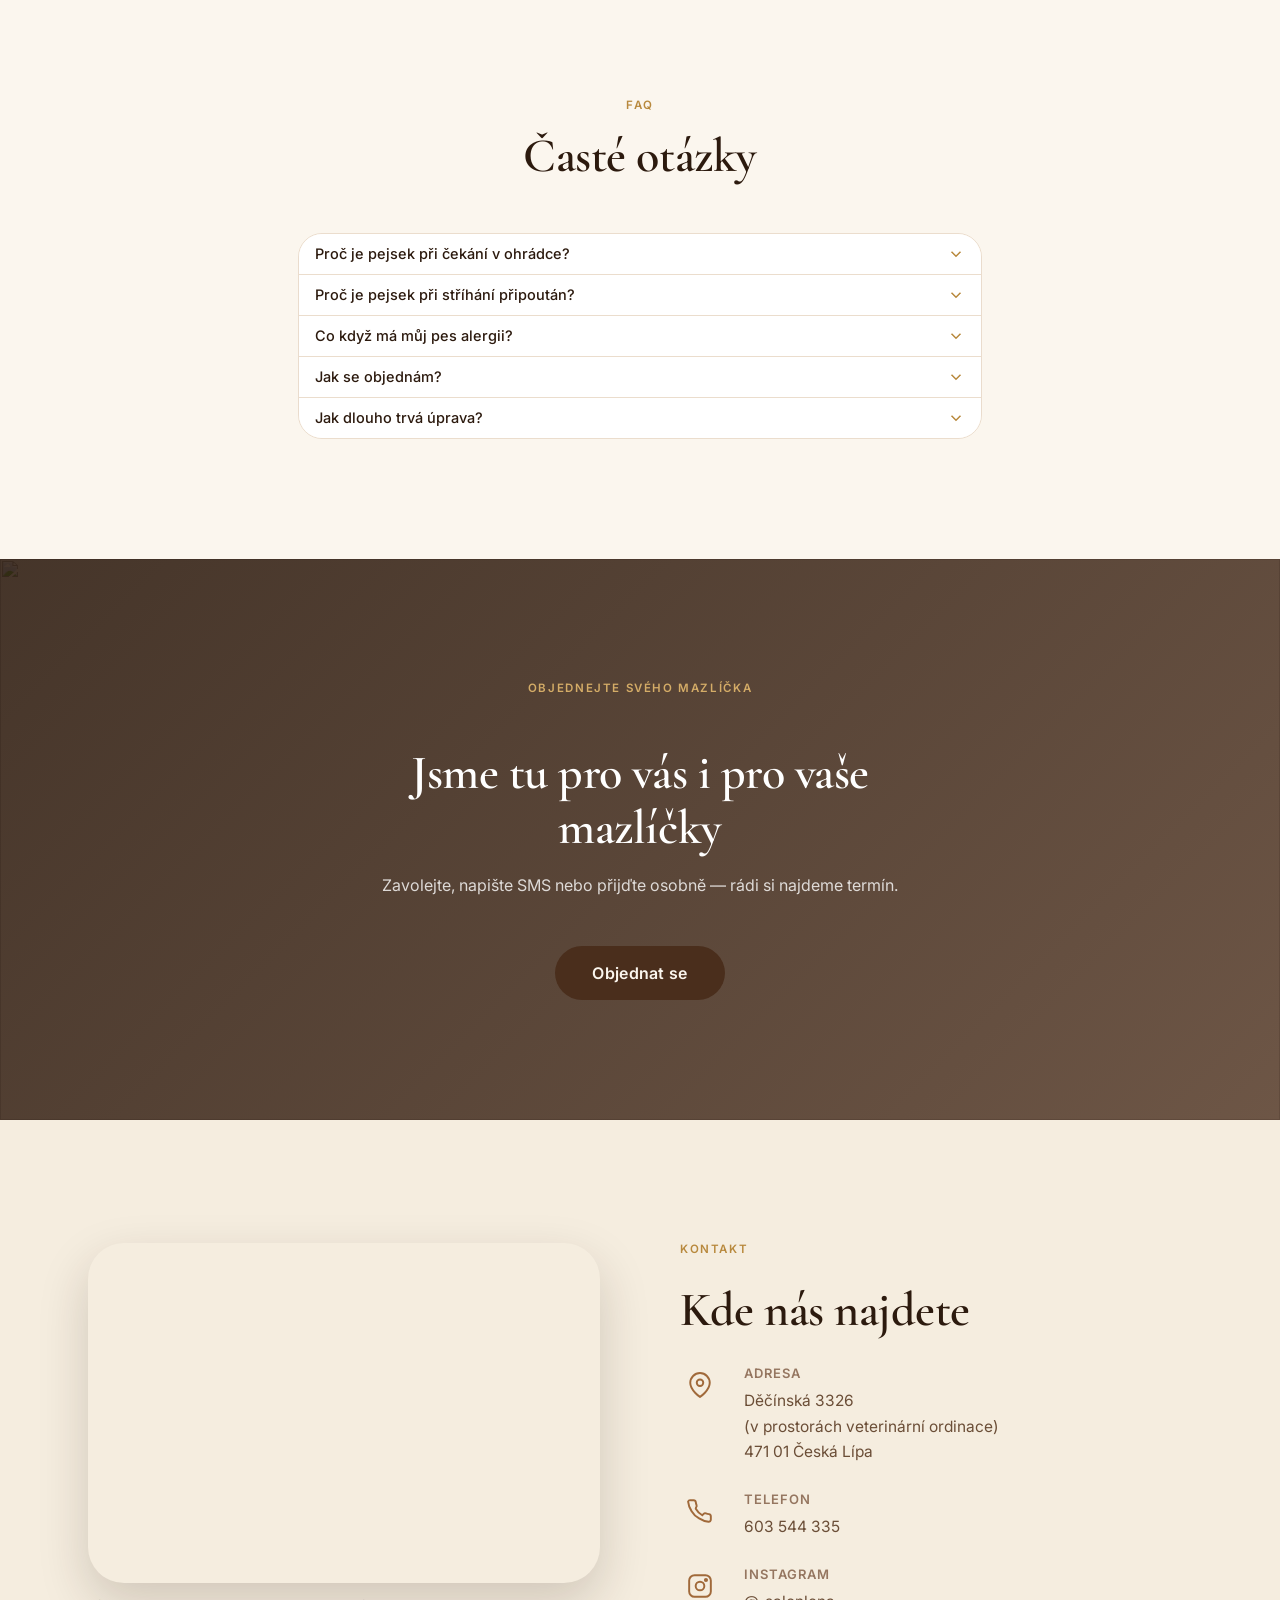
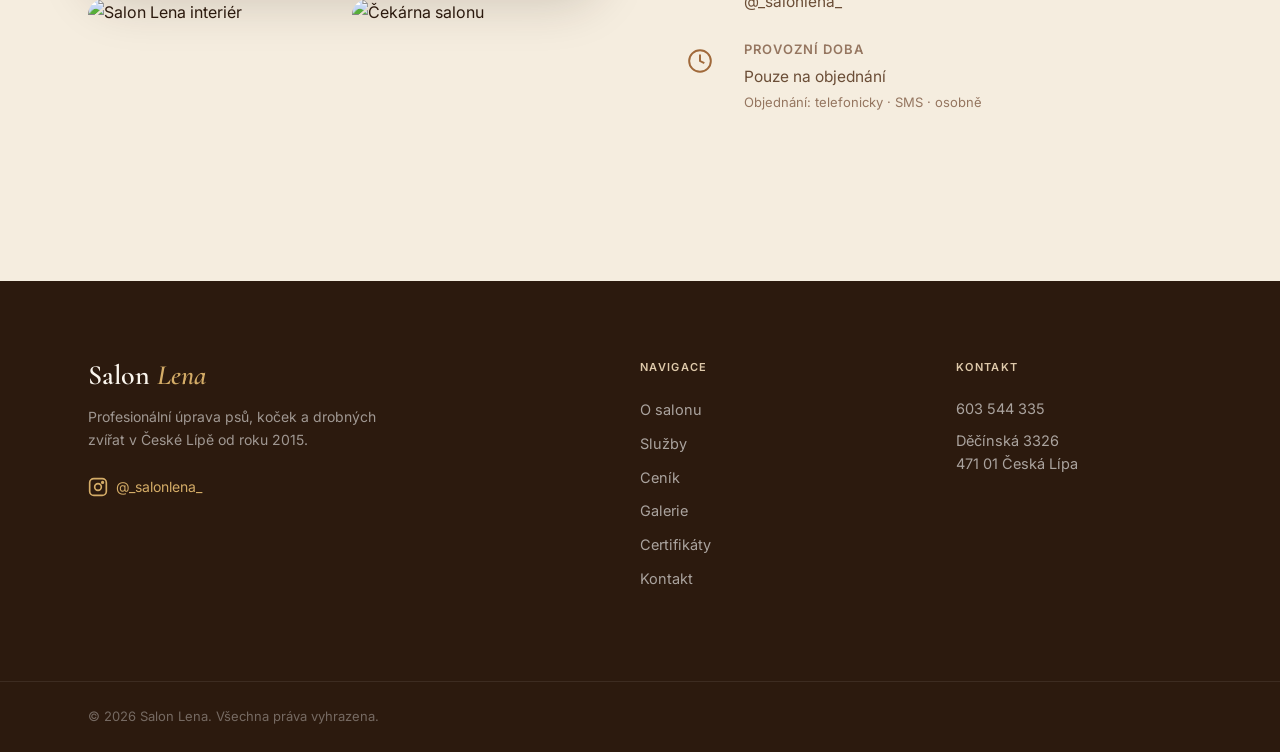
==== commit cad3af15: "certifikáty pryč" ====
--- a/index.html
+++ b/index.html
@@ -4,10 +4,10 @@
   <meta charset="UTF-8">
   <meta name="viewport" content="width=device-width, initial-scale=1.0">
   <title>Salon Lena — Profesionální úprava psů v České Lípě</title>
-  <meta name="description" content="Salon Lena v České Lípě — profesionální úprava psů, koček a drobných zvířat od roku 2015. Více než 20 odborných certifikátů, individuální přístup, péče o zdraví srsti.">
+  <meta name="description" content="Salon Lena v České Lípě — profesionální úprava psů, koček a drobných zvířat od roku 2015. Individuální přístup a péče o zdraví srsti v areálu veterinární ordinace.">
   <meta name="keywords" content="psí salon česká lípa, úprava psů česká lípa, stříhání psů, grooming česká lípa, salon lena">
   <meta property="og:title" content="Salon Lena — Profesionální úprava psů v České Lípě">
-  <meta property="og:description" content="Profesionální úprava psů s více než 20 certifikáty. Salon v areálu veterinární ordinace od roku 2015.">
+  <meta property="og:description" content="Profesionální úprava psů, koček a drobných zvířat. Salon v areálu veterinární ordinace od roku 2015.">
   <meta property="og:type" content="website">
   <link rel="preconnect" href="https://fonts.googleapis.com">
   <link rel="preconnect" href="https://fonts.gstatic.com" crossorigin>
@@ -93,7 +93,7 @@
         </div>
       </div>
 
-      <div class="hero__scroll-hint" aria-hidden="true"><span></span></div>
+      <a href="#o-salonu" class="hero__scroll-hint" aria-label="Přejít na další sekci"><span></span></a>
     </section>
 
     <!-- ======================================================
@@ -104,7 +104,7 @@
         <div class="split">
           <div class="split__visual split__visual--quote" data-reveal>
             <div class="split__img-wrap">
-              <img src="img/owner.jpg" alt="Lena, majitelka salonu, před stěnou s certifikáty" class="split__img" loading="lazy">
+              <img src="img/owner.jpg" alt="Lena, majitelka Salonu Lena" class="split__img" loading="lazy">
             </div>
             <div class="quote-card" aria-label="Citát majitelky">
               <svg class="quote-card__mark" viewBox="0 0 40 30" aria-hidden="true"><path d="M0 30V18C0 8 6 2 18 0l2 4C12 6 9 10 9 16h7v14H0zm22 0V18c0-10 6-16 18-18l2 4c-8 2-11 6-11 12h7v14H22z" fill="currentColor" opacity=".2"/></svg>
@@ -132,7 +132,6 @@
               i&nbsp;zbytečnému diskomfortu vašeho mazlíčka.
             </p>
             <ul class="check-list">
-              <li>Více než 20 odborných certifikátů na různá plemena a&nbsp;střihy</li>
               <li>Salon v&nbsp;areálu veterinární ordinace</li>
               <li>Neustálé vzdělávání a&nbsp;sledování nových trendů</li>
               <li>Péče zaměřená na zdraví srsti, nejen na vzhled</li>
@@ -157,8 +156,8 @@
             <div class="feature__icon" aria-hidden="true">
               <svg viewBox="0 0 24 24" fill="none" stroke="currentColor" stroke-width="1.6"><path d="M9 12l2 2 4-4"/><circle cx="12" cy="12" r="10"/></svg>
             </div>
-            <h3>20+ certifikátů</h3>
-            <p>Odborné vzdělání pro různá plemena a&nbsp;typy střihů zaručuje profesionální výsledek.</p>
+            <h3>Psi, kočky i drobní mazlíčci</h3>
+            <p>Kompletní úprava nejen psů, ale i&nbsp;koček a&nbsp;drobných zvířat — ke každému s&nbsp;citem.</p>
           </div>
           <div class="feature" role="listitem" data-reveal>
             <div class="feature__icon" aria-hidden="true">
@@ -207,7 +206,7 @@
               <svg viewBox="0 0 24 24" fill="none" stroke="currentColor" stroke-width="1.6"><path d="M4 19.5A2.5 2.5 0 0 1 6.5 17H20"/><path d="M6.5 2H20v20H6.5A2.5 2.5 0 0 1 4 19.5v-15A2.5 2.5 0 0 1 6.5 2z"/></svg>
             </div>
             <h3>Pravidelné vzdělávání</h3>
-            <p>Sleduji trendy, absolvuji kurzy a&nbsp;certifikace — aby vaši pejsci dostali vždy to nejlepší.</p>
+            <p>Sleduji nové trendy a&nbsp;techniky v&nbsp;oboru — aby vaši pejsci dostali vždy to nejlepší.</p>
           </div>
         </div>
       </div>
@@ -439,10 +438,8 @@
               i&nbsp;pokožce a&nbsp;přinášejí vynikající výsledky. U&nbsp;citlivých pejsků používám
               hypoalergenní kosmetiku a&nbsp;šampony speciálně určené pro citlivou pokožku.
             </p>
-            <p class="kosmetika-text">
-              Profesionální kosmetika je i&nbsp;k&nbsp;zakoupení v&nbsp;salonu včetně pomůcek.
-            </p>
-            <div class="brands">
+                        
+              <div class="brands">
               <div class="brand-badge">Iv San Bernard</div>
               <div class="brand-badge">True Iconic</div>
               <div class="brand-badge">Youpe</div>
--- a/css/style.css
+++ b/css/style.css
@@ -554,8 +554,14 @@
   bottom: 32px;
   left: 50%;
   transform: translateX(-50%);
-  z-index: 1;
-}
+  z-index: 2;
+  display: block;
+  padding: 8px 12px;
+  cursor: pointer;
+  transition: opacity .2s var(--ease);
+}
+
+.hero__scroll-hint:hover { opacity: .7; }
 
 .hero__scroll-hint span {
   display: block;
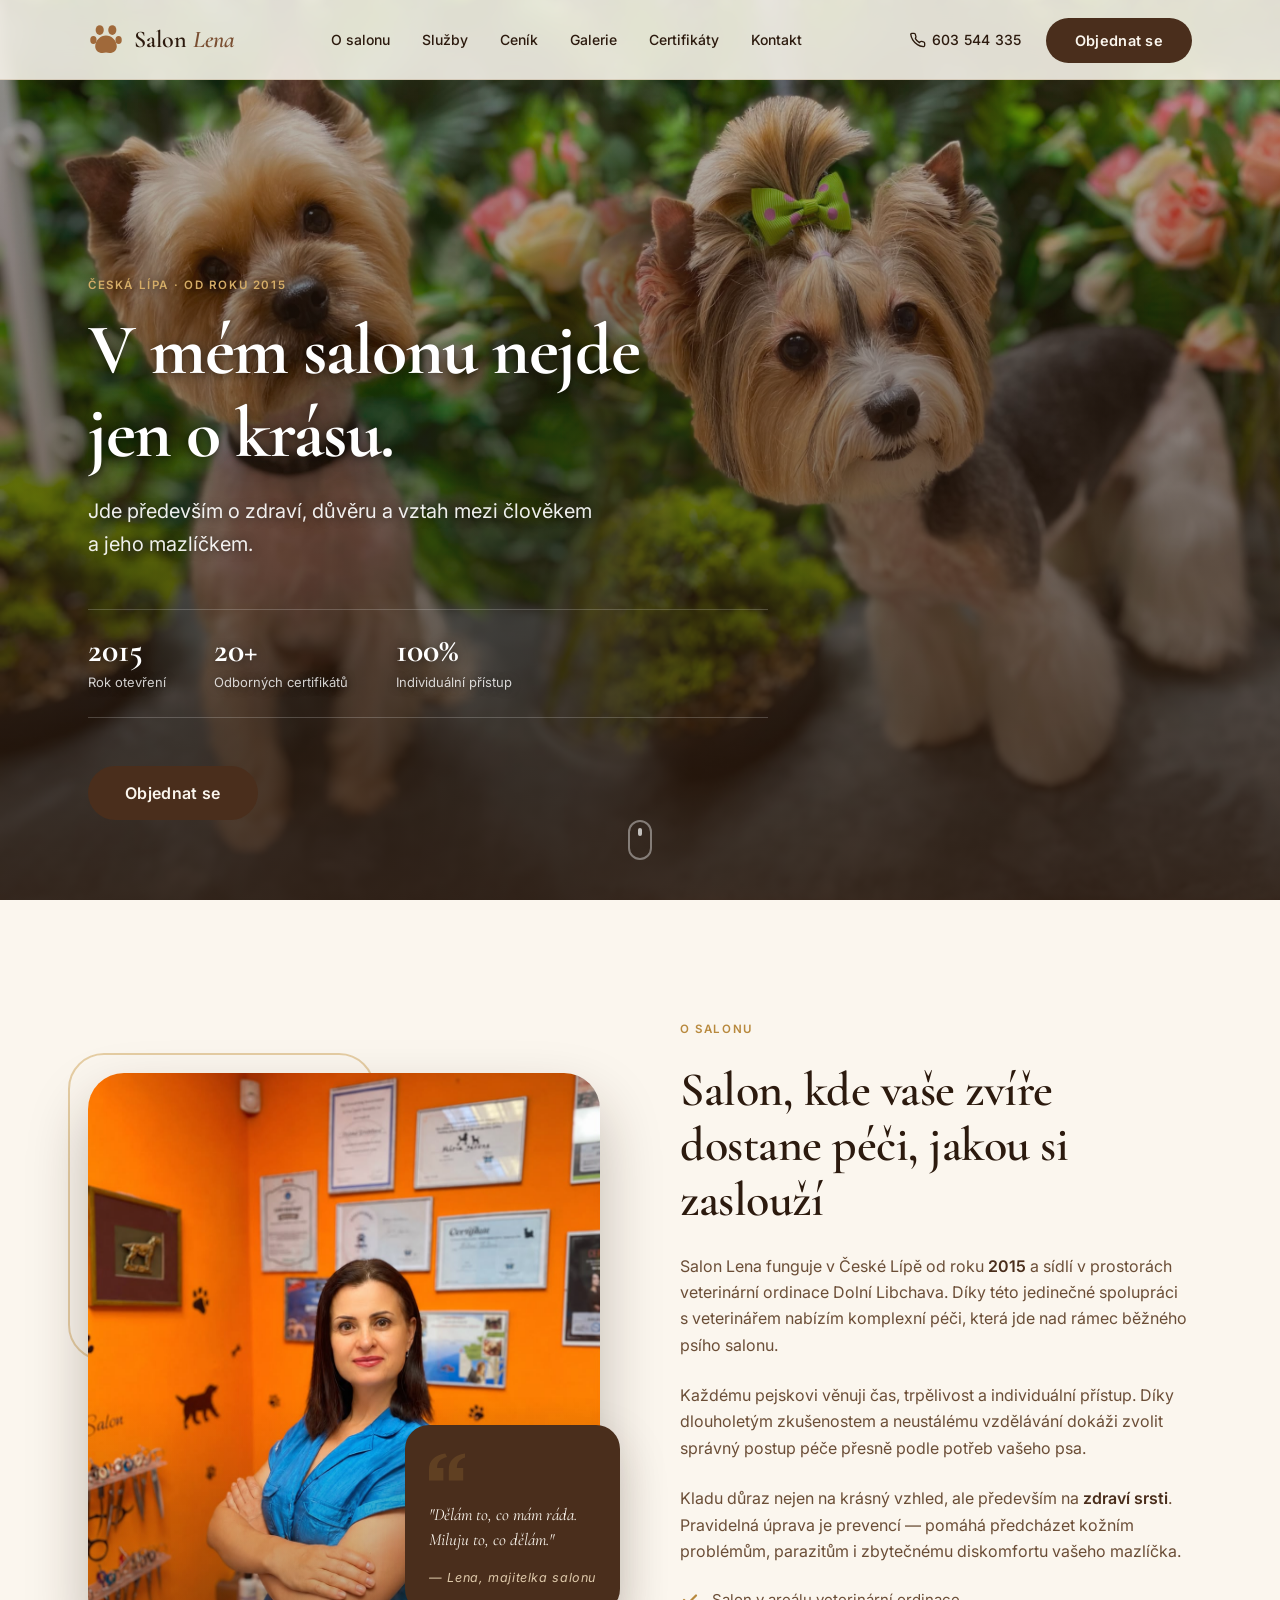
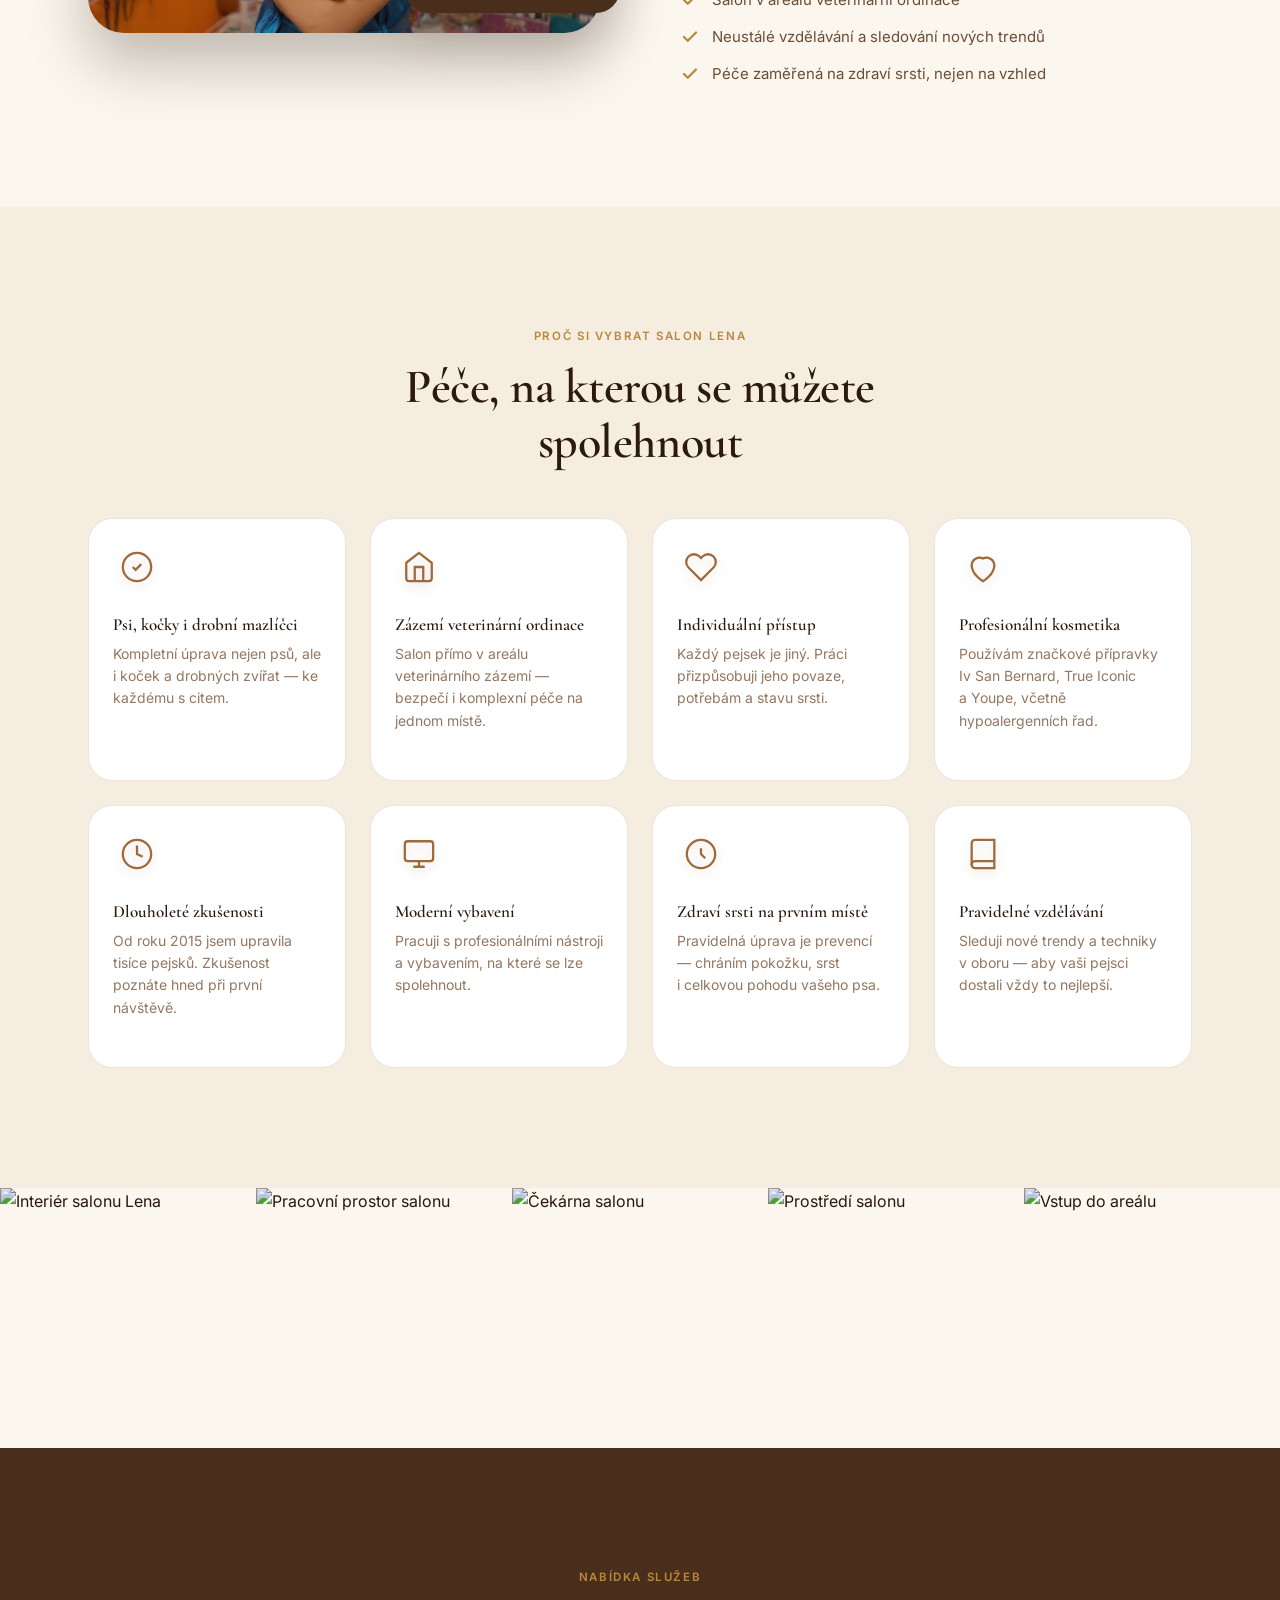
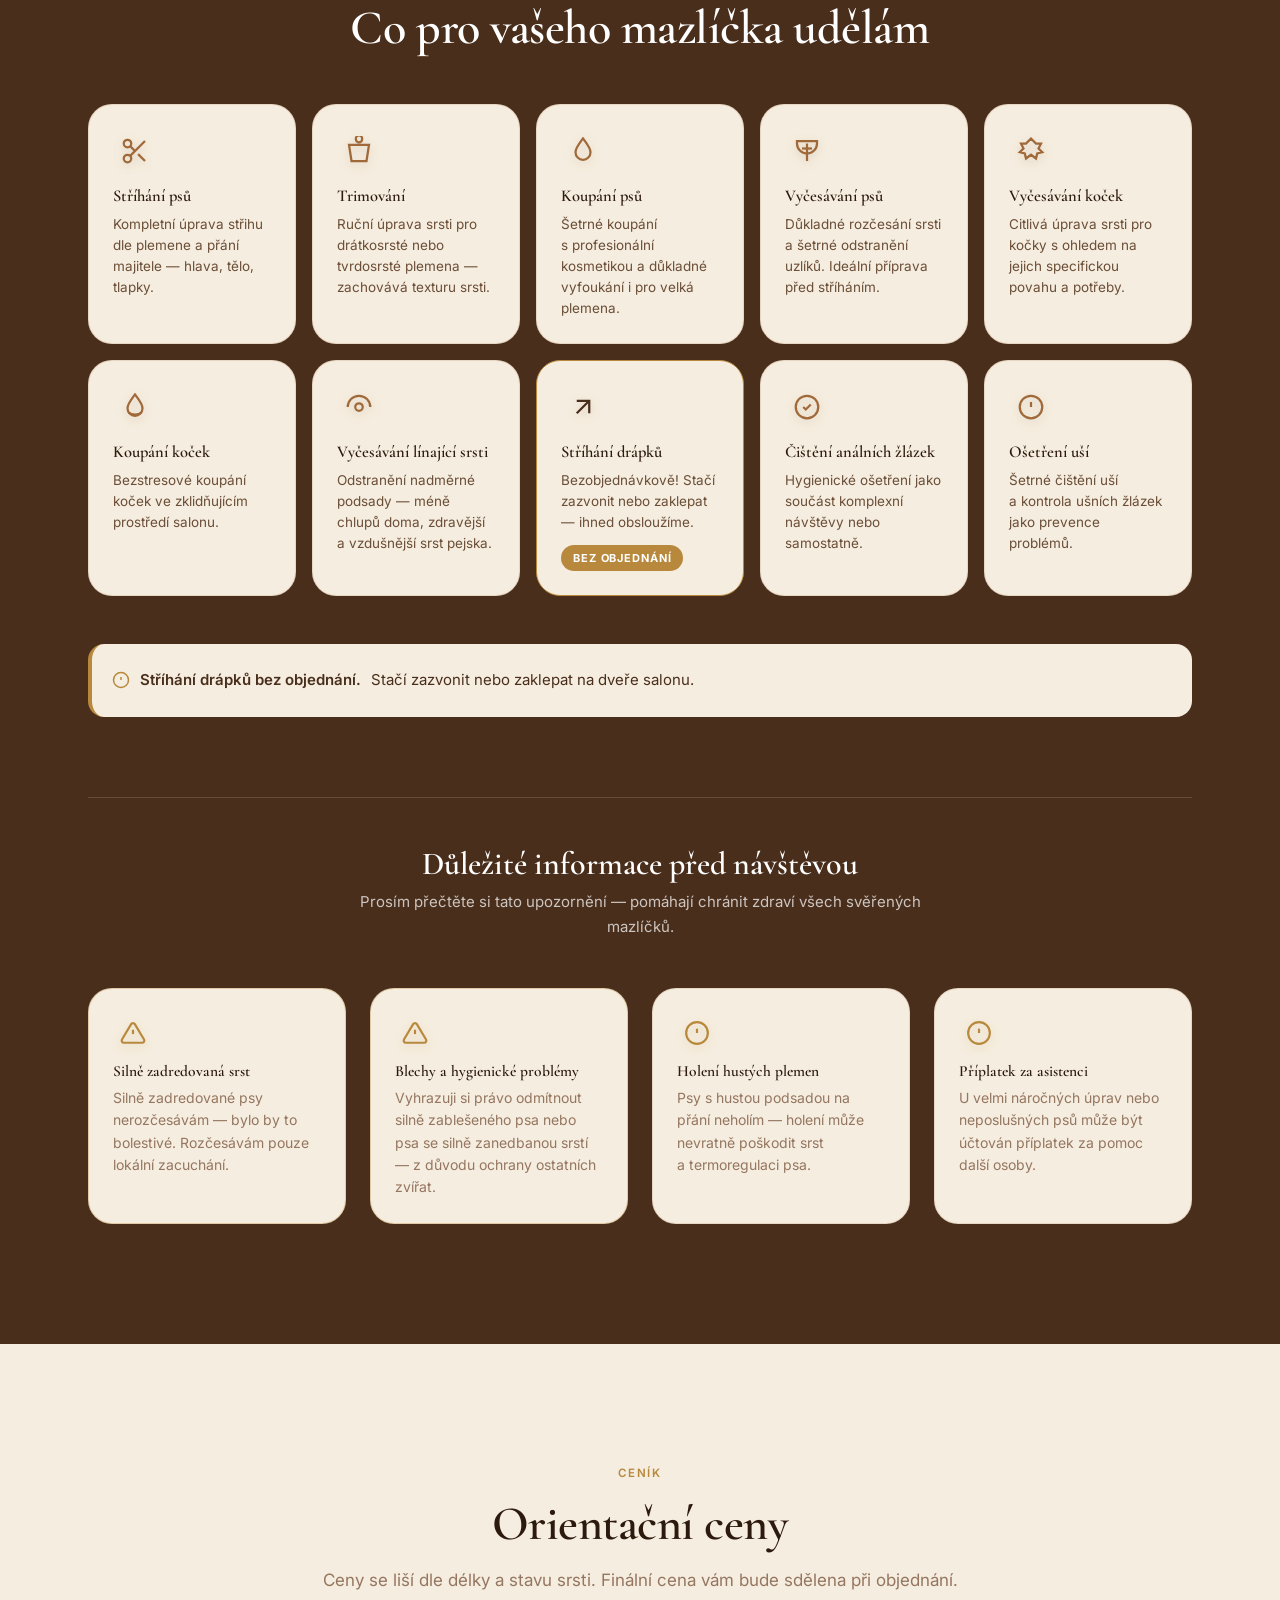
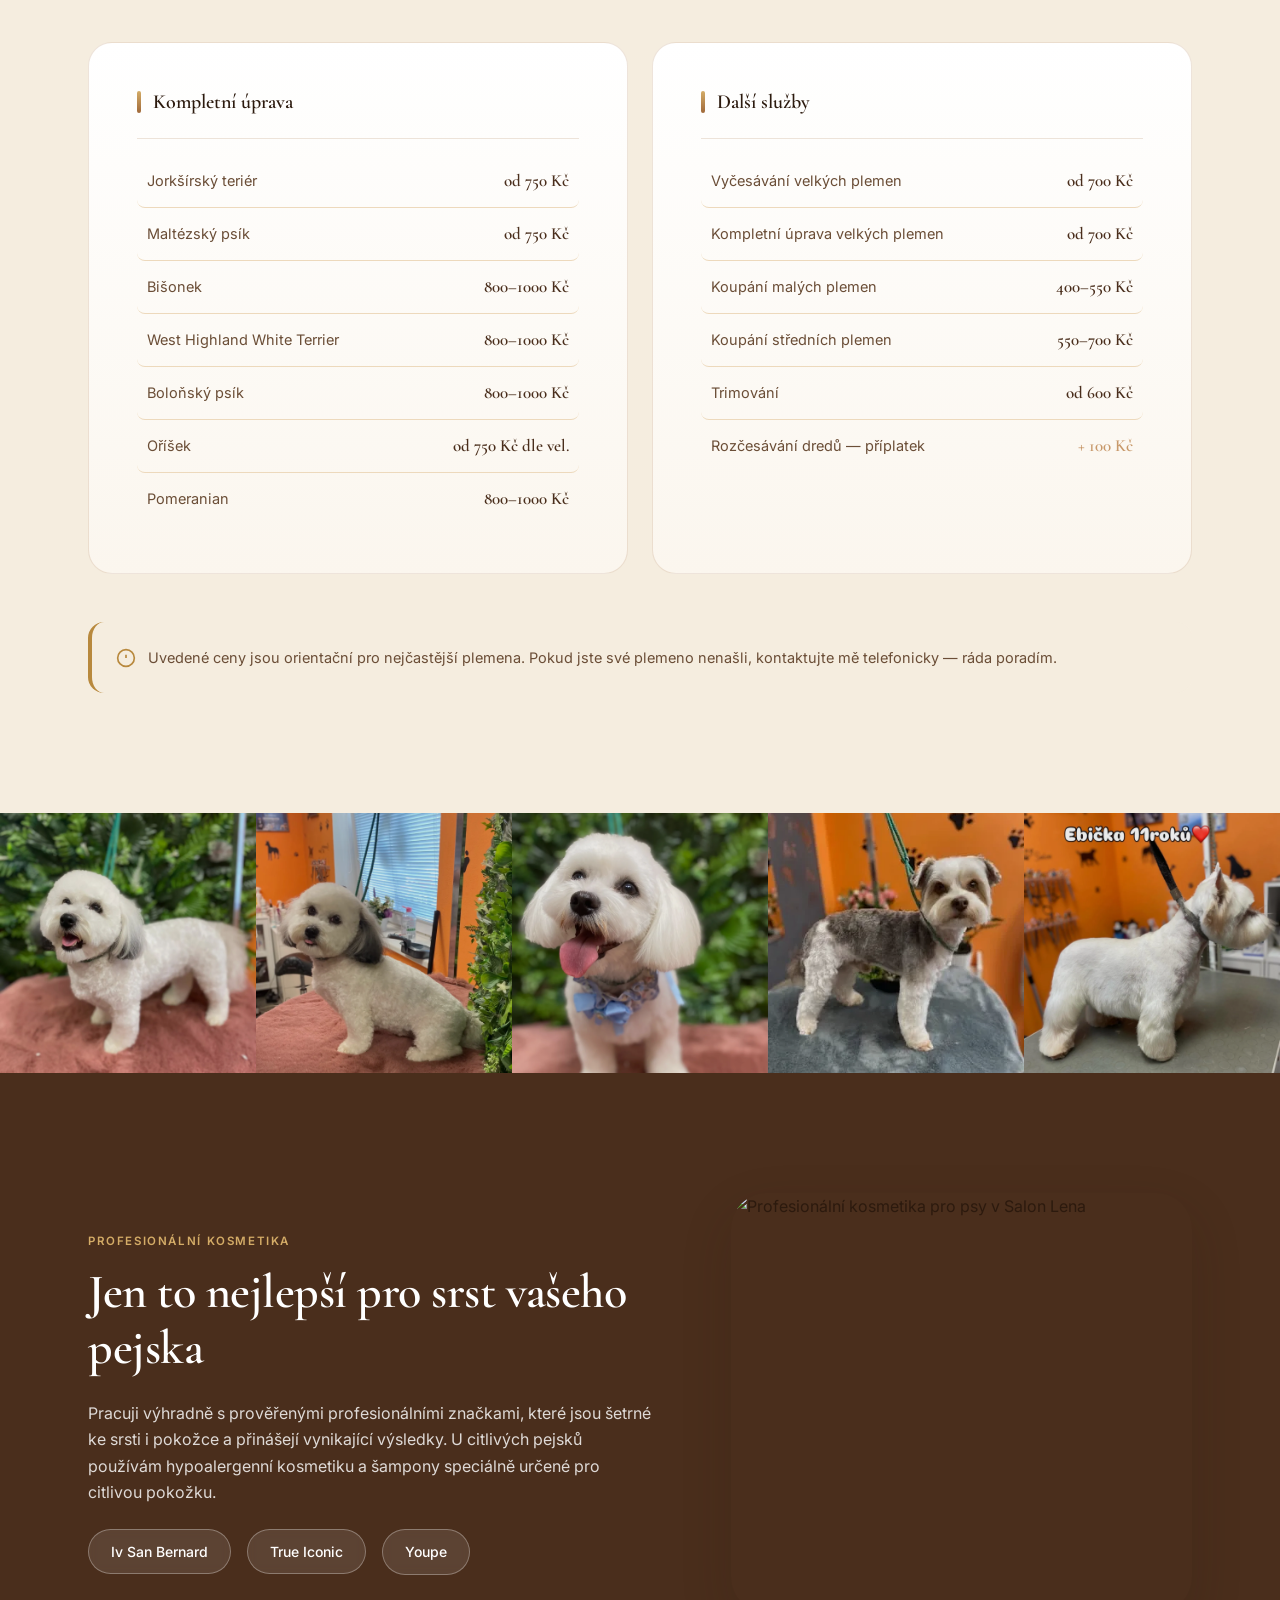
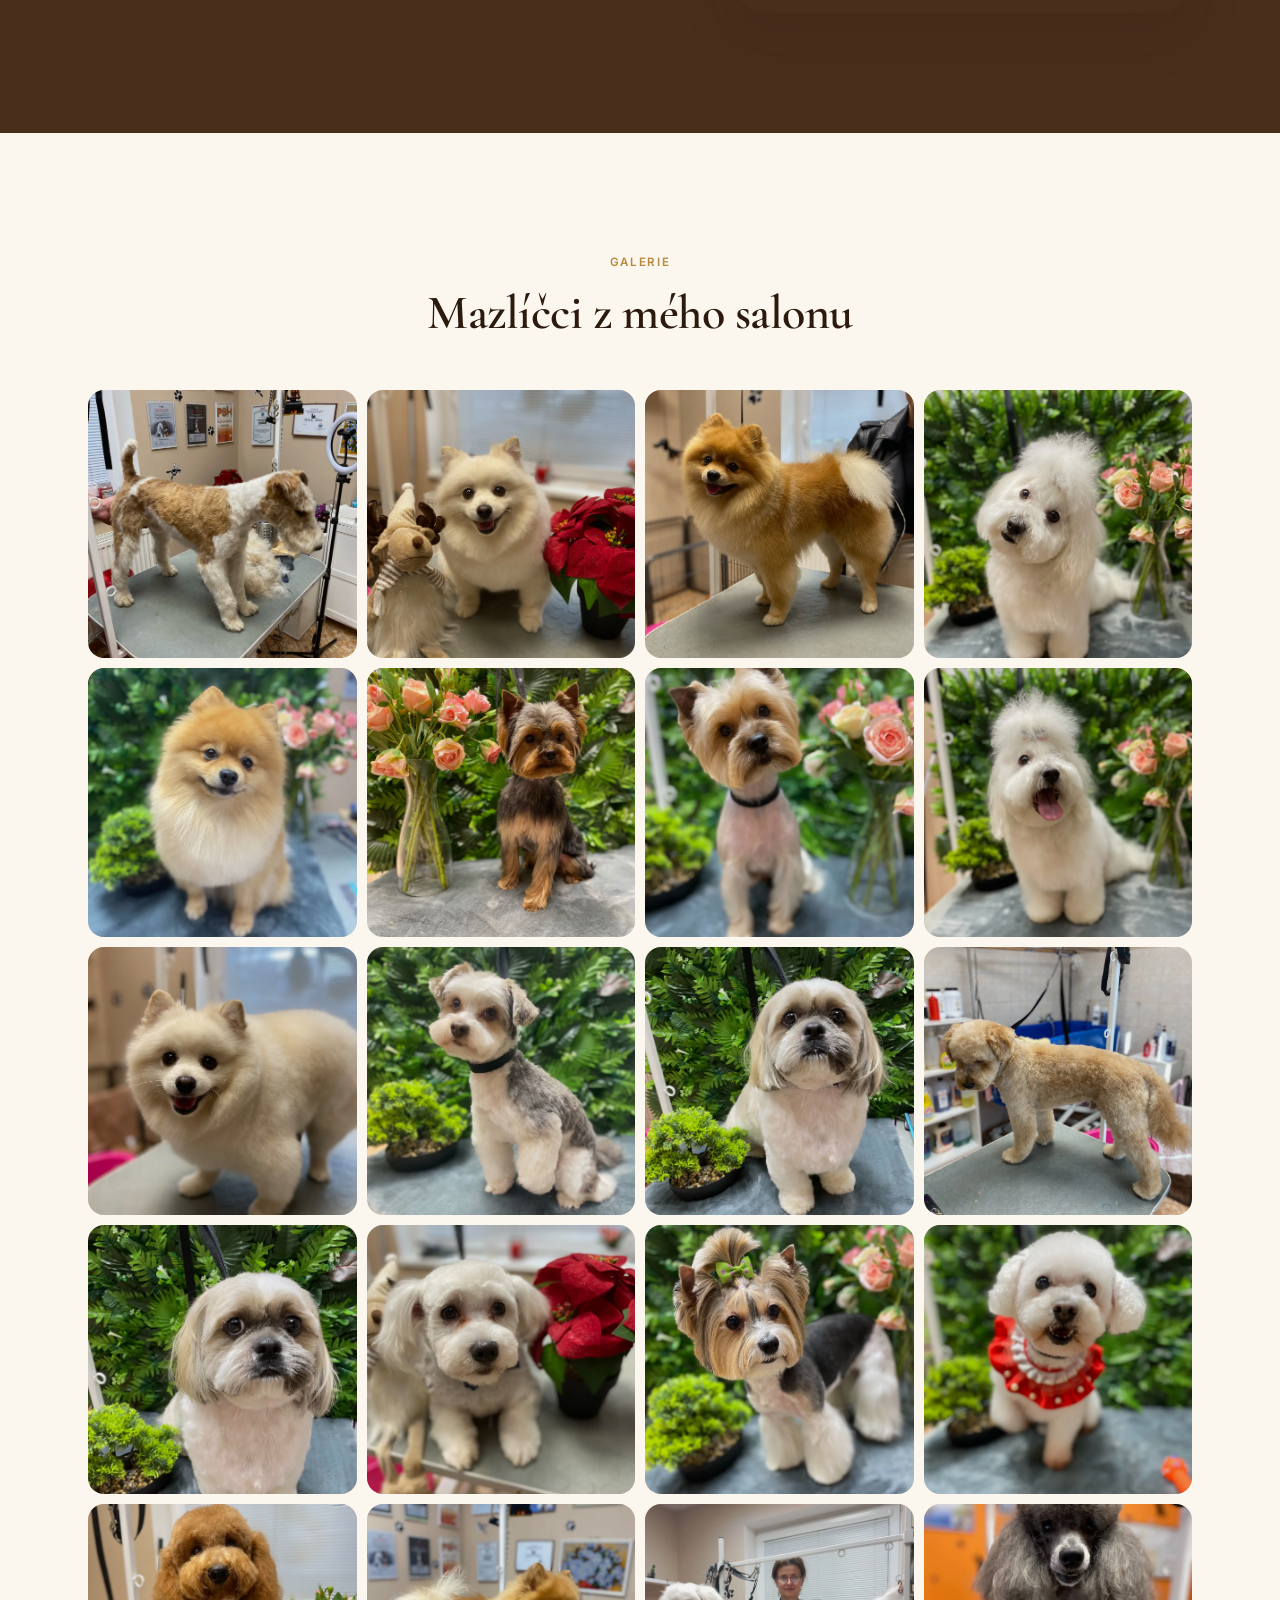
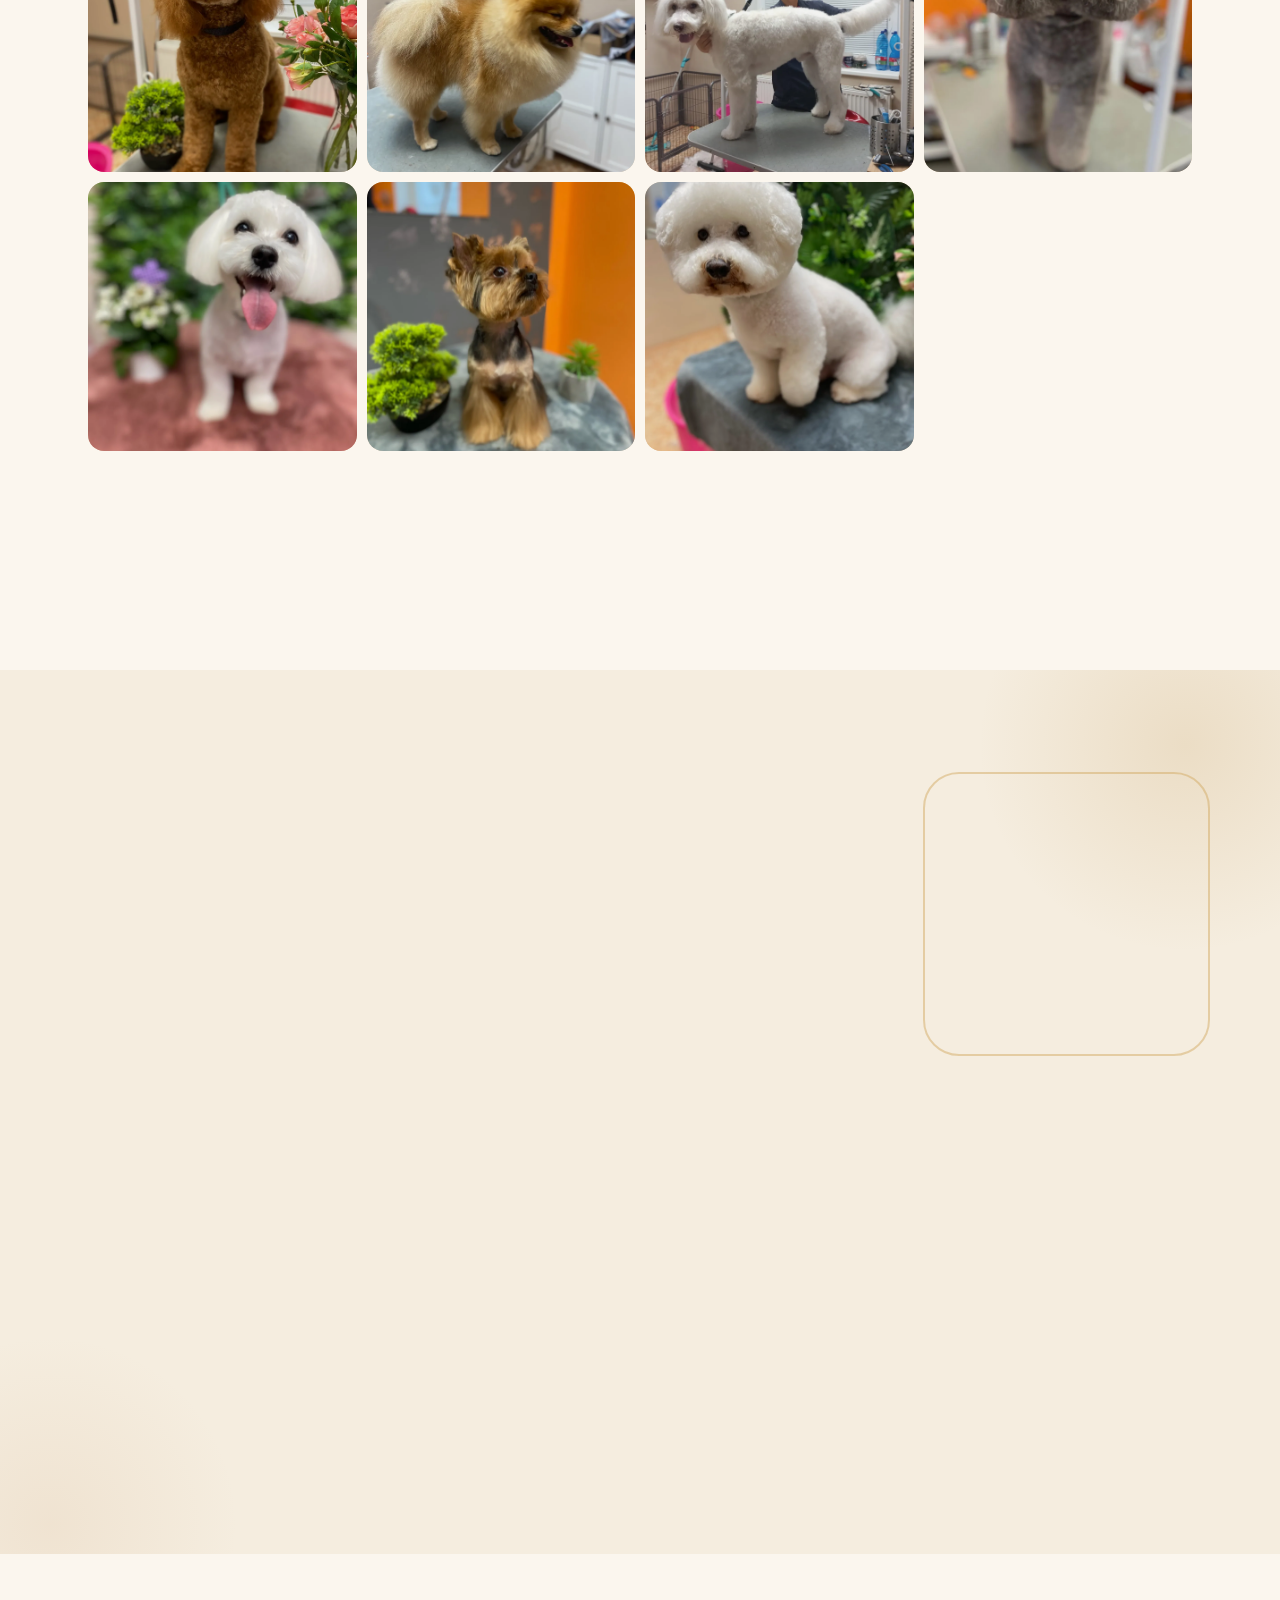
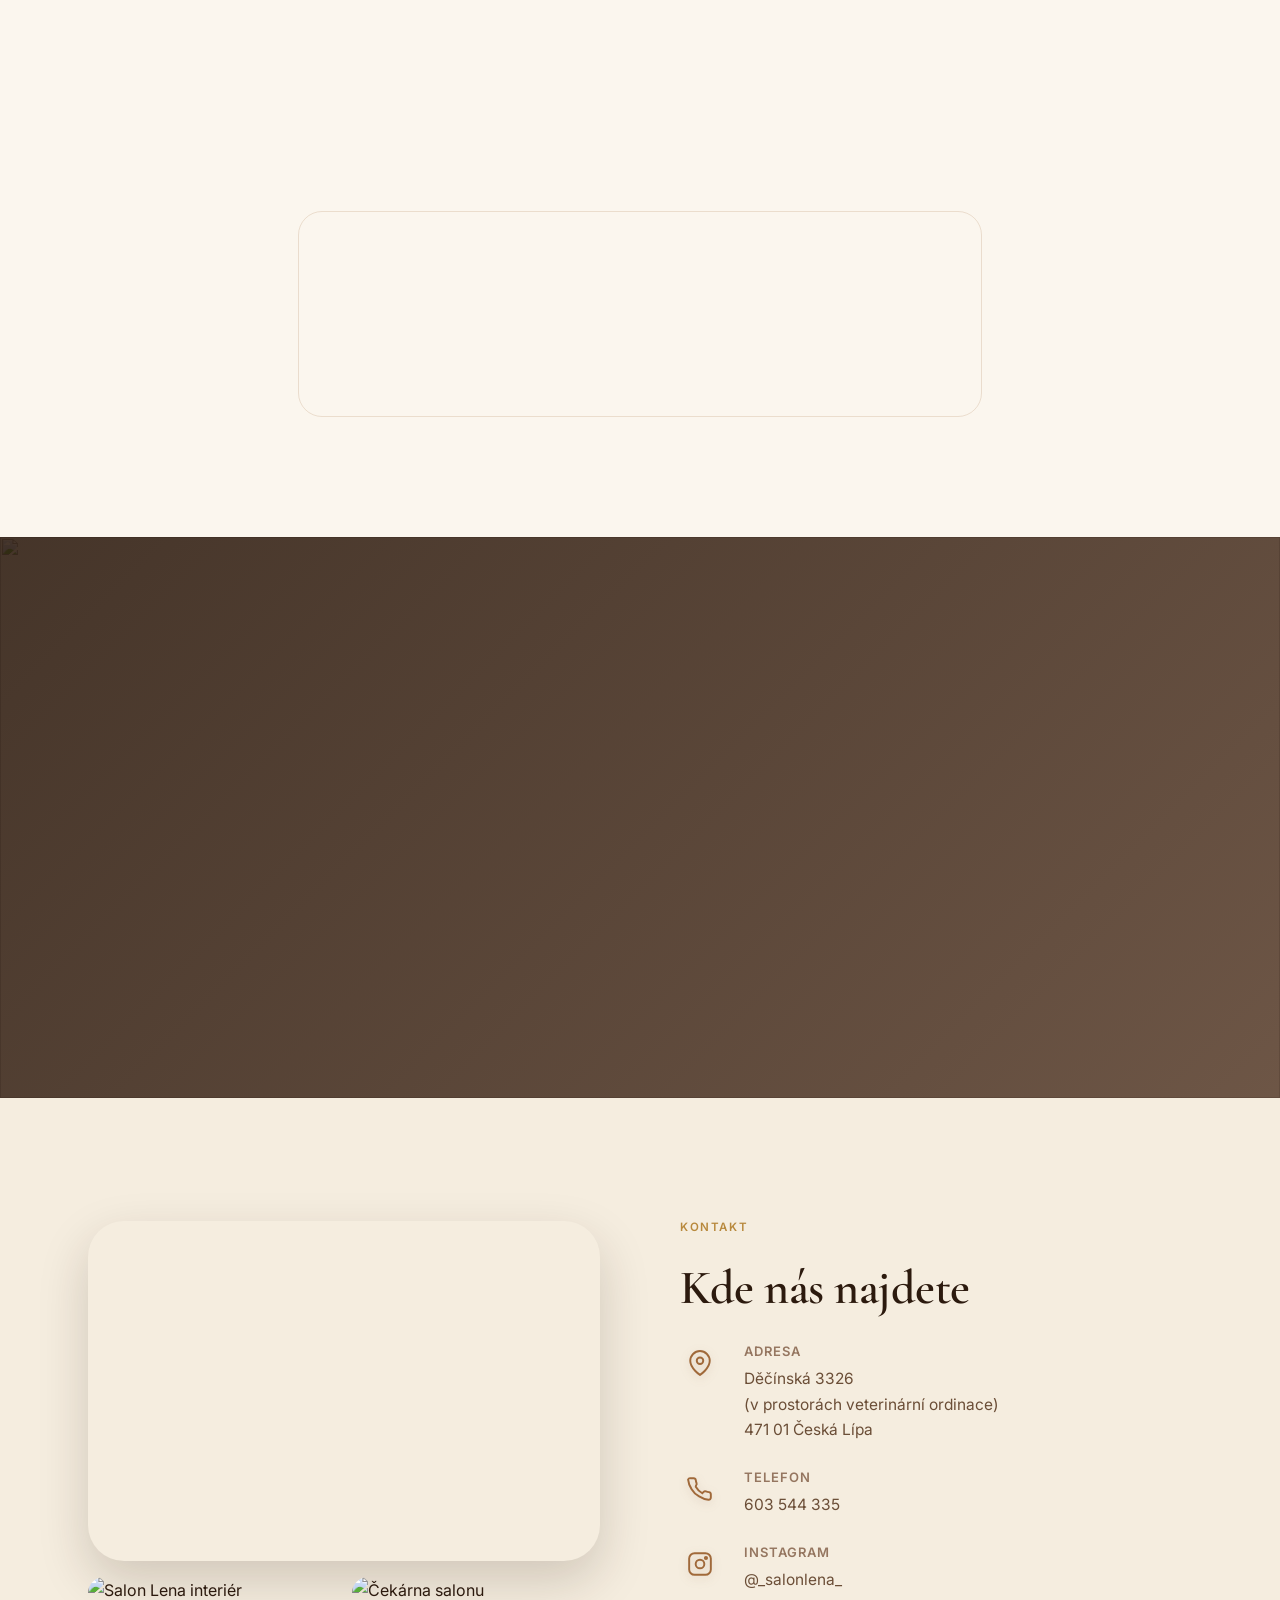
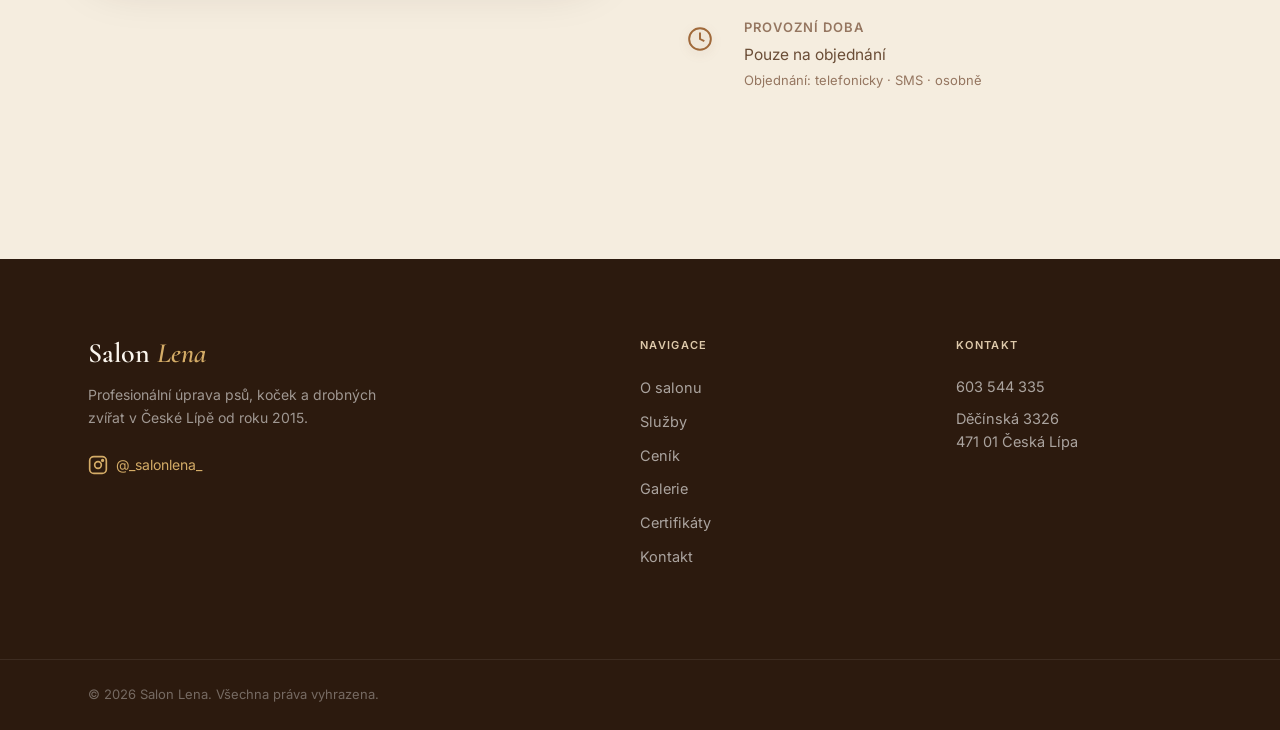
==== commit b202a005: "další designovky" ====
--- a/index.html
+++ b/index.html
@@ -199,7 +199,7 @@
               <svg viewBox="0 0 24 24" fill="none" stroke="currentColor" stroke-width="1.6"><path d="M12 2a10 10 0 1 0 0 20A10 10 0 0 0 12 2z"/><path d="M12 8v4l3 3"/></svg>
             </div>
             <h3>Zdraví srsti na prvním místě</h3>
-            <p>Pravidelná úprava je prevencí — chráníme pokožku, srst i&nbsp;celkovou pohodu vašeho psa.</p>
+            <p>Pravidelná úprava je prevencí — chráním pokožku, srst i&nbsp;celkovou pohodu vašeho psa.</p>
           </div>
           <div class="feature" role="listitem" data-reveal>
             <div class="feature__icon" aria-hidden="true">
@@ -230,7 +230,7 @@
       <div class="container">
         <div class="section__head" data-reveal>
           <p class="eyebrow">Nabídka služeb</p>
-          <h2 id="sluzby-heading">Co pro vašeho mazlíčka uděláme</h2>
+          <h2 id="sluzby-heading">Co pro vašeho mazlíčka udělám</h2>
         </div>
 
         <div class="services-grid">
@@ -464,7 +464,7 @@
       <div class="container">
         <div class="section__head" data-reveal>
           <p class="eyebrow">Galerie</p>
-          <h2 id="galerie-heading">Naši mazlíčci</h2>
+          <h2 id="galerie-heading">Mazlíčci z mého salonu</h2>
         </div>
 
         <div class="gallery" id="gallery" role="list">
@@ -658,7 +658,7 @@
       <div class="container cta-band__inner">
         <div data-reveal>
           <p class="eyebrow" style="color:var(--gold-light)">Objednejte svého mazlíčka</p>
-          <h2 id="cta-heading">Jsme tu pro vás i&nbsp;pro vaše mazlíčky</h2>
+          <h2 id="cta-heading">Jsem tu pro vás i&nbsp;pro vaše mazlíčky</h2>
           <p>Zavolejte, napište SMS nebo přijďte osobně — rádi si najdeme termín.</p>
           <div class="cta-band__actions">
             <button class="btn btn--primary btn--lg" data-open-modal>Objednat se</button>
--- a/css/style.css
+++ b/css/style.css
@@ -186,6 +186,73 @@
   object-position: center top;
 }
 
+/* ---- O SALONU: bohatší prezentace fotky majitelky ---- */
+#o-salonu .split__visual--quote { position: relative; z-index: 0; }
+
+/* Dekorativní zlatý rámeček, který vykukuje za fotkou (levý horní roh) */
+#o-salonu .split__visual--quote::before {
+  content: '';
+  position: absolute;
+  left: -20px;
+  top: -20px;
+  width: 60%;
+  height: 55%;
+  border: 2px solid var(--gold-light);
+  border-radius: var(--radius-xl);
+  opacity: .55;
+  z-index: -1;
+}
+
+#o-salonu .split__img-wrap {
+  position: relative;
+  z-index: 1;
+  box-shadow: 0 30px 60px rgba(44,26,14,.28);
+}
+
+#o-salonu .split__img {
+  height: 560px;
+  object-position: center 24%;
+  transition: transform 1s var(--ease);
+}
+
+#o-salonu .split__img-wrap:hover .split__img {
+  transform: scale(1.05);
+}
+
+/* Jemný spodní přechod pro hloubku (pod citátem) */
+#o-salonu .split__img-wrap::after {
+  content: '';
+  position: absolute;
+  inset: 0;
+  background: linear-gradient(to top, rgba(44,26,14,.35) 0%, transparent 42%);
+  pointer-events: none;
+}
+
+/* ---- O SALONU: text se načítá postupně (staggered reveal) ---- */
+/* Rodič neanimujeme jako blok — necháme animovat jednotlivé prvky */
+#o-salonu .split__copy[data-reveal] {
+  opacity: 1;
+  transform: none;
+}
+
+#o-salonu .split__copy > * {
+  opacity: 0;
+  transform: translateY(24px);
+  transition: opacity .7s var(--ease), transform .7s var(--ease);
+}
+
+#o-salonu .split__copy.is-visible > * {
+  opacity: 1;
+  transform: translateY(0);
+}
+
+#o-salonu .split__copy.is-visible > *:nth-child(1) { transition-delay: .08s; }
+#o-salonu .split__copy.is-visible > *:nth-child(2) { transition-delay: .20s; }
+#o-salonu .split__copy.is-visible > *:nth-child(3) { transition-delay: .32s; }
+#o-salonu .split__copy.is-visible > *:nth-child(4) { transition-delay: .44s; }
+#o-salonu .split__copy.is-visible > *:nth-child(5) { transition-delay: .56s; }
+#o-salonu .split__copy.is-visible > *:nth-child(6) { transition-delay: .68s; }
+
 .split__img--rounded {
   border-radius: var(--radius-xl);
   box-shadow: var(--shadow-lg);
@@ -621,9 +688,24 @@
   justify-content: center;
   margin-bottom: var(--space-md);
   color: var(--brown-warm);
-}
-
-.feature__icon svg { width: 34px; height: 34px; }
+  transition: transform .45s var(--ease-bounce), color .3s var(--ease);
+}
+
+.feature__icon svg {
+  width: 34px;
+  height: 34px;
+  filter: drop-shadow(0 4px 6px rgba(122,79,50,.20));
+  transition: filter .35s var(--ease);
+}
+
+.feature:hover .feature__icon {
+  transform: translateY(-5px) scale(1.14);
+  color: var(--gold);
+}
+
+.feature:hover .feature__icon svg {
+  filter: drop-shadow(0 9px 14px rgba(184,137,61,.42));
+}
 
 .feature h3 {
   font-size: 17px;
@@ -708,9 +790,24 @@
   justify-content: center;
   color: var(--brown-warm);
   margin-bottom: 14px;
-}
-
-.service-card__icon svg { width: 30px; height: 30px; }
+  transition: transform .45s var(--ease-bounce), color .3s var(--ease);
+}
+
+.service-card__icon svg {
+  width: 30px;
+  height: 30px;
+  filter: drop-shadow(0 3px 5px rgba(122,79,50,.18));
+  transition: filter .35s var(--ease);
+}
+
+.service-card:hover .service-card__icon {
+  transform: scale(1.16) rotate(-6deg);
+  color: var(--gold);
+}
+
+.service-card:hover .service-card__icon svg {
+  filter: drop-shadow(0 7px 11px rgba(184,137,61,.38));
+}
 
 .service-card h3 {
   font-size: 16.5px;
@@ -770,20 +867,56 @@
 }
 
 .pricing-col {
-  background: var(--white);
+  position: relative;
+  background: linear-gradient(180deg, var(--white), var(--beige-cream));
   border: 1px solid var(--border);
   border-radius: var(--radius-lg);
   padding: var(--space-lg);
-}
+  overflow: hidden;
+  transition: transform .4s var(--ease), box-shadow .4s var(--ease), border-color .4s var(--ease);
+}
+
+/* Horní zlatý akcent — vyjede při hoveru */
+.pricing-col::before {
+  content: '';
+  position: absolute;
+  top: 0; left: 0; right: 0;
+  height: 3px;
+  background: linear-gradient(90deg, var(--gold-light), var(--gold), var(--brown-warm));
+  transform: scaleX(0);
+  transform-origin: left;
+  transition: transform .55s var(--ease);
+}
+
+.pricing-col:hover {
+  transform: translateY(-6px);
+  box-shadow: var(--shadow-lg);
+  border-color: var(--beige-dark);
+}
+
+.pricing-col:hover::before { transform: scaleX(1); }
 
 .pricing-col__title {
+  display: flex;
+  align-items: center;
+  gap: 12px;
   font-size: 20px;
-  margin-bottom: var(--space-md);
+  margin-bottom: var(--space-sm);
   padding-bottom: var(--space-md);
   border-bottom: 1px solid var(--border);
   color: var(--brown-deep);
 }
 
+/* Svislý zlatý proužek před nadpisem sloupce */
+.pricing-col__title::before {
+  content: '';
+  width: 4px;
+  height: 22px;
+  flex-shrink: 0;
+  border-radius: 2px;
+  background: linear-gradient(var(--gold-light), var(--brown-warm));
+}
+
 .price-list {
   display: flex;
   flex-direction: column;
@@ -795,21 +928,41 @@
   justify-content: space-between;
   align-items: center;
   gap: var(--space-sm);
-  padding: 13px 0;
+  padding: 12px 10px;
   border-bottom: 1px solid var(--beige-mid);
   font-size: 14.5px;
+  border-radius: 8px;
+  transition: background .28s var(--ease), transform .28s var(--ease);
 }
 
 .price-item:last-child { border-bottom: none; }
 
-.price-item__name { color: var(--text-secondary); flex: 1; }
+.price-item:hover {
+  background: rgba(184,137,61,.09);
+  transform: translateX(4px);
+}
+
+.price-item__name {
+  color: var(--text-secondary);
+  flex: 1;
+  transition: color .28s var(--ease);
+}
+
+.price-item:hover .price-item__name { color: var(--brown-dark); }
 
 .price-item__price {
+  display: inline-block;
   font-family: var(--font-head);
   font-weight: 600;
   font-size: 17px;
   color: var(--brown-dark);
   white-space: nowrap;
+  transition: color .28s var(--ease), transform .28s var(--ease-bounce);
+}
+
+.price-item:hover .price-item__price {
+  color: var(--gold);
+  transform: scale(1.08);
 }
 
 .price-item--note .price-item__price {
@@ -921,6 +1074,16 @@
   background: var(--beige-light);
 }
 
+.info-box {
+  transition: transform .35s var(--ease), box-shadow .35s var(--ease), border-color .35s var(--ease);
+}
+
+.info-box:hover {
+  transform: translateY(-4px);
+  box-shadow: var(--shadow-md);
+  border-color: var(--beige-dark);
+}
+
 .info-box--warn {
   border-color: rgba(184,137,61,.35);
   background: var(--beige-light);
@@ -934,9 +1097,18 @@
   align-items: center;
   justify-content: center;
   color: var(--gold);
-}
-
-.info-box__icon svg { width: 26px; height: 26px; }
+  transition: transform .4s var(--ease-bounce);
+}
+
+.info-box__icon svg {
+  width: 26px;
+  height: 26px;
+  filter: drop-shadow(0 3px 5px rgba(184,137,61,.22));
+}
+
+.info-box:hover .info-box__icon {
+  transform: scale(1.14) rotate(-5deg);
+}
 
 .info-box h4 {
   font-size: 15.5px;
@@ -1035,11 +1207,59 @@
 /* ============================================================
    CERTIFICATES
    ============================================================ */
+/* Jemná dekorativní záře v pozadí sekce */
+#certifikaty {
+  position: relative;
+  overflow: hidden;
+  isolation: isolate;
+}
+
+#certifikaty::before {
+  content: '';
+  position: absolute;
+  top: -140px;
+  right: -120px;
+  width: 430px;
+  height: 430px;
+  border-radius: 50%;
+  background: radial-gradient(circle, rgba(184,137,61,.16), transparent 68%);
+  pointer-events: none;
+  z-index: -1;
+}
+
+#certifikaty::after {
+  content: '';
+  position: absolute;
+  bottom: -160px;
+  left: -140px;
+  width: 380px;
+  height: 380px;
+  border-radius: 50%;
+  background: radial-gradient(circle, rgba(200,153,107,.12), transparent 70%);
+  pointer-events: none;
+  z-index: -1;
+}
+
 .cert-gallery {
   position: relative;
+  z-index: 0;
   display: grid;
   grid-template-rows: 1fr auto;
   gap: var(--space-md);
+}
+
+/* Dekorativní zlatý rámeček vykukující za fotkou */
+.cert-gallery::before {
+  content: '';
+  position: absolute;
+  top: -18px;
+  right: -18px;
+  width: 56%;
+  height: 44%;
+  border: 2px solid var(--gold-light);
+  border-radius: var(--radius-xl);
+  opacity: .5;
+  z-index: -1;
 }
 
 .cert-gallery .split__img {
@@ -1056,6 +1276,28 @@
   object-fit: cover;
   border-radius: var(--radius-lg);
   box-shadow: var(--shadow-md);
+}
+
+/* Postupné načtení dvou fotek (stagger) — rodič neanimujeme jako blok */
+#certifikaty .cert-gallery[data-reveal] { opacity: 1; transform: none; }
+
+#certifikaty .cert-gallery > img {
+  opacity: 0;
+  transform: translateY(30px) scale(.97);
+  transition: opacity .7s var(--ease), transform .6s var(--ease),
+              box-shadow .5s var(--ease), filter .4s var(--ease);
+}
+
+#certifikaty .cert-gallery.is-visible > img { opacity: 1; transform: translateY(0) scale(1); }
+#certifikaty .cert-gallery.is-visible > img:nth-child(1) { transition-delay: .10s; }
+#certifikaty .cert-gallery.is-visible > img:nth-child(2) { transition-delay: .28s; }
+
+/* Zoom + lift na hover (vyšší specificita, aby přebilo koncový stav revealu) */
+#certifikaty .cert-gallery.is-visible > img:hover {
+  transform: translateY(-4px) scale(1.04);
+  box-shadow: 0 34px 64px rgba(44,26,14,.32);
+  filter: brightness(1.04);
+  z-index: 2;
 }
 
 .cert-stats {
@@ -1270,9 +1512,19 @@
   justify-content: center;
   color: var(--brown-warm);
   margin-top: 2px;
-}
-
-.contact-item__icon svg { width: 26px; height: 26px; }
+  transition: transform .4s var(--ease-bounce), color .3s var(--ease);
+}
+
+.contact-item__icon svg {
+  width: 26px;
+  height: 26px;
+  filter: drop-shadow(0 3px 5px rgba(122,79,50,.18));
+}
+
+.contact-item:hover .contact-item__icon {
+  transform: scale(1.15) translateY(-2px);
+  color: var(--gold);
+}
 
 .contact-item strong {
   display: block;
@@ -1744,6 +1996,8 @@
   #o-salonu .split__visual--quote {
     position: relative;
   }
+
+  #o-salonu .split__visual--quote::before { display: none; }  /* dekor. rámeček jen na desktopu */
 
   #o-salonu .split__img-wrap {
     width: min(380px, 100%);
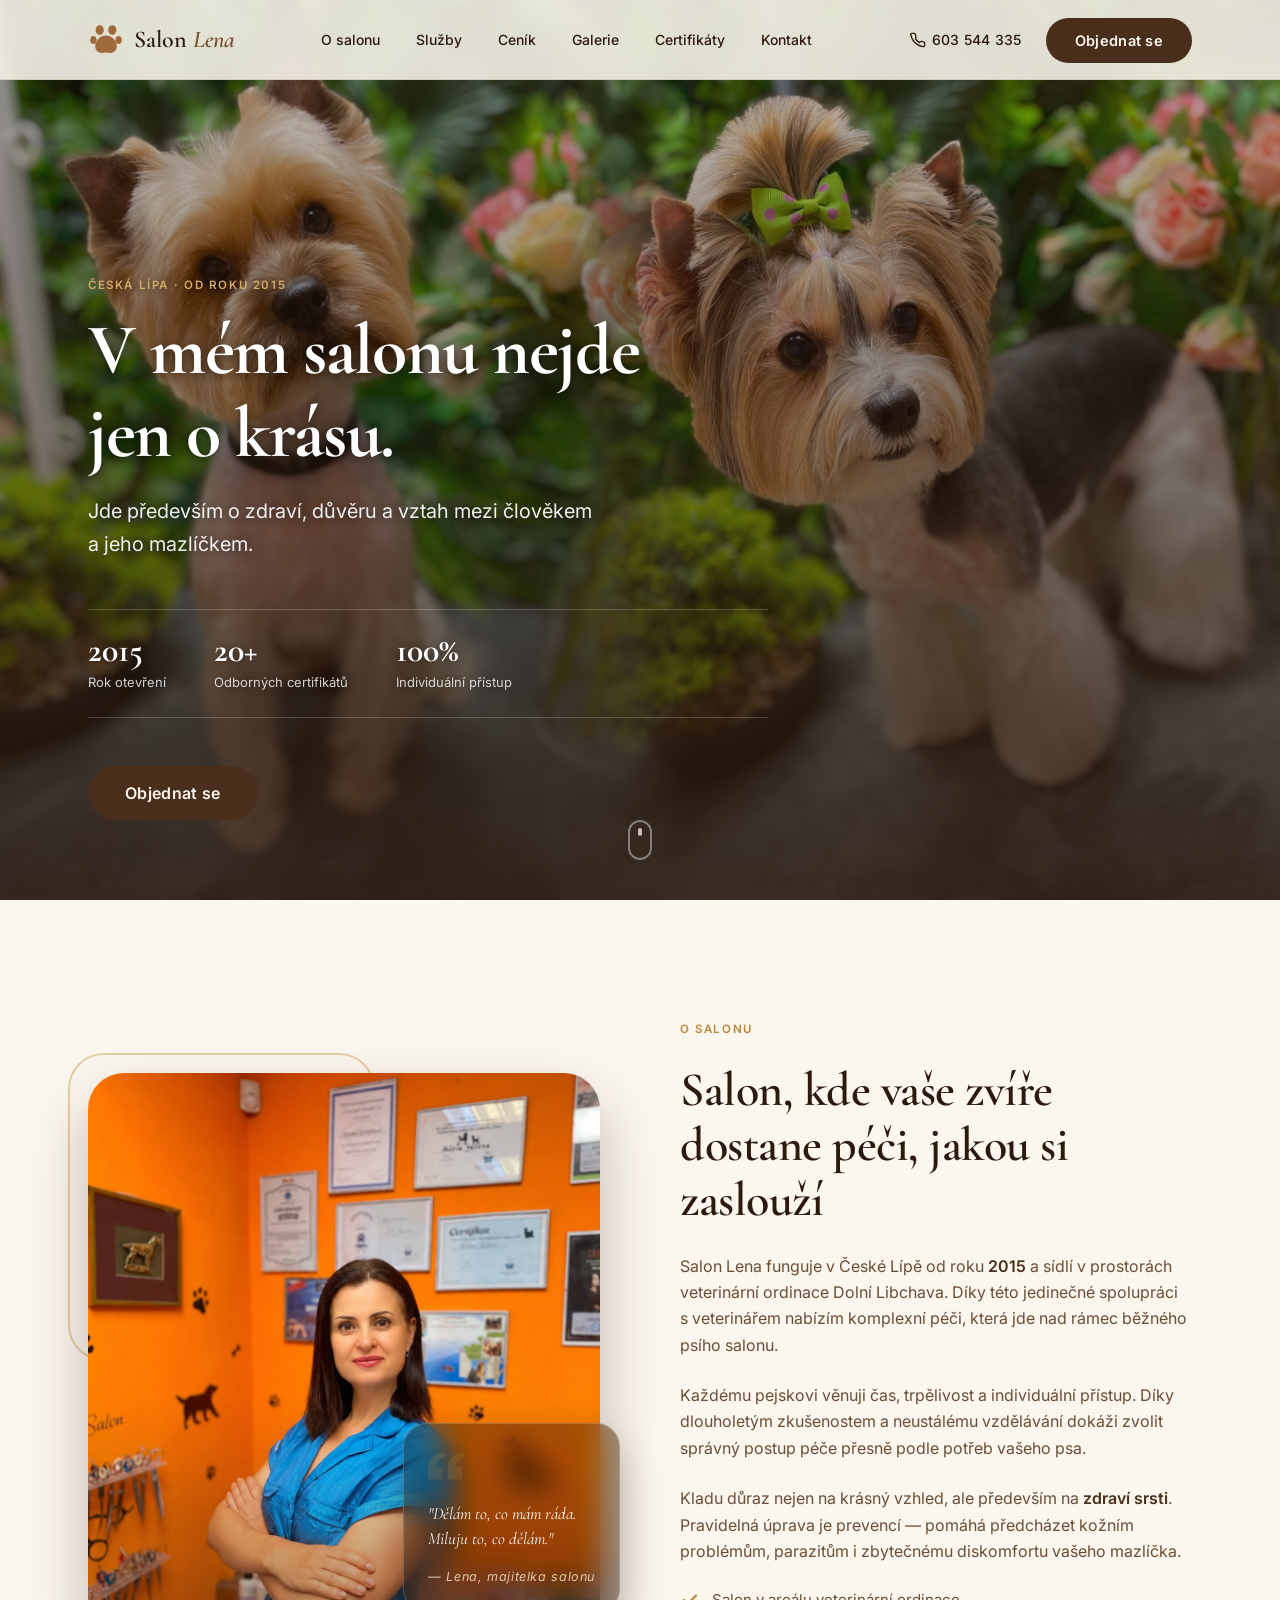
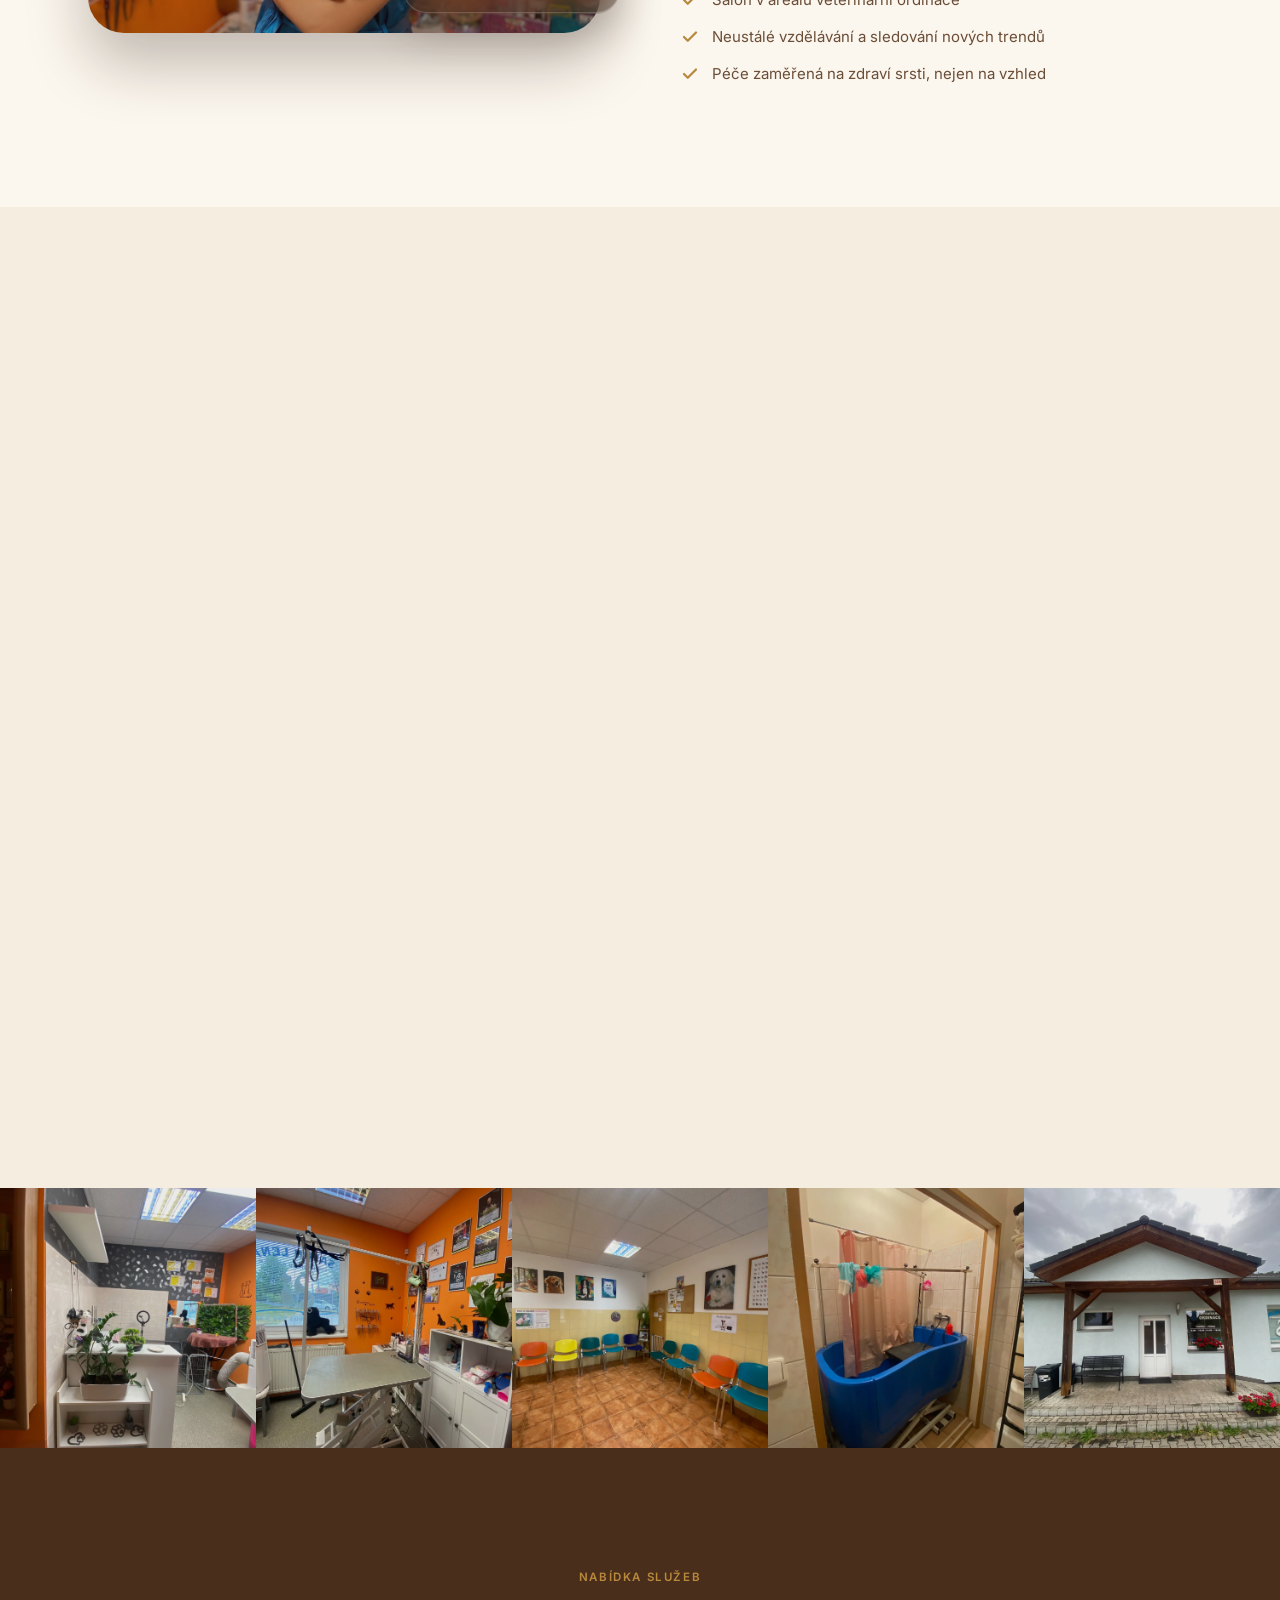
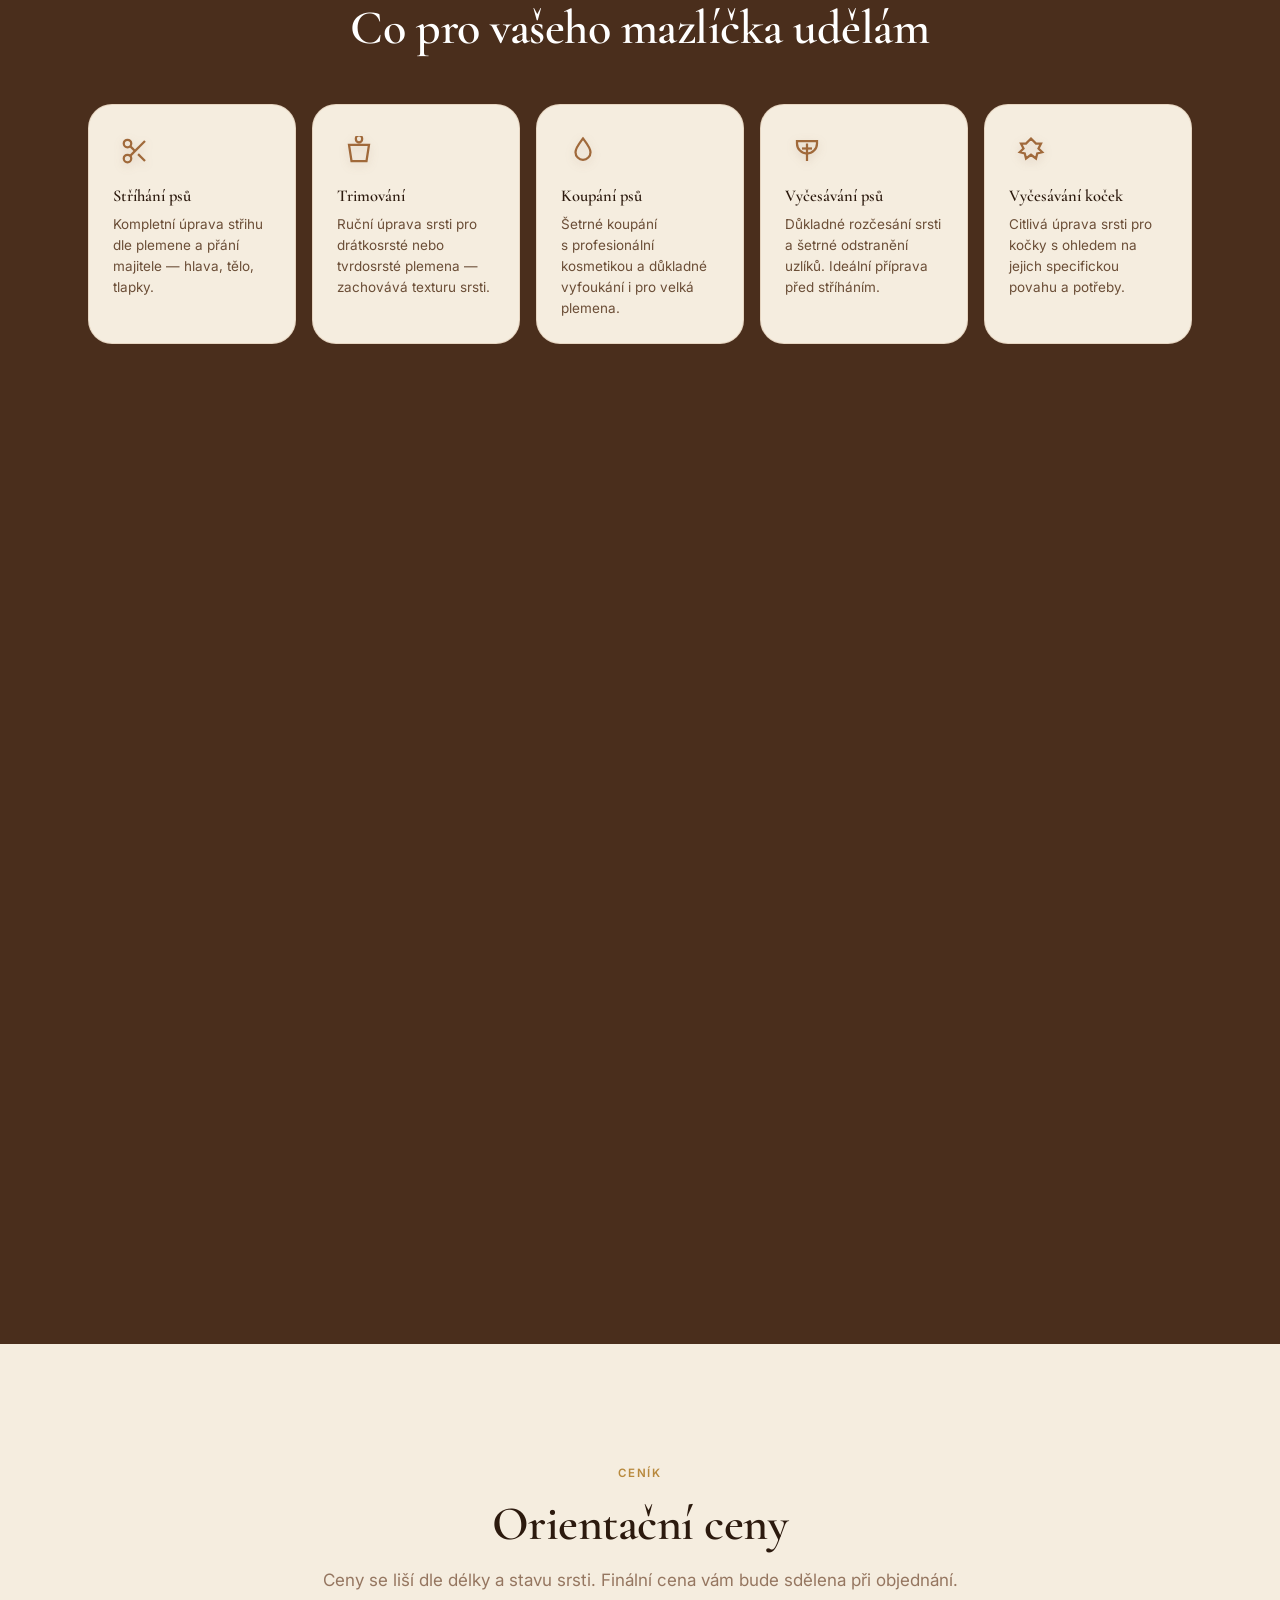
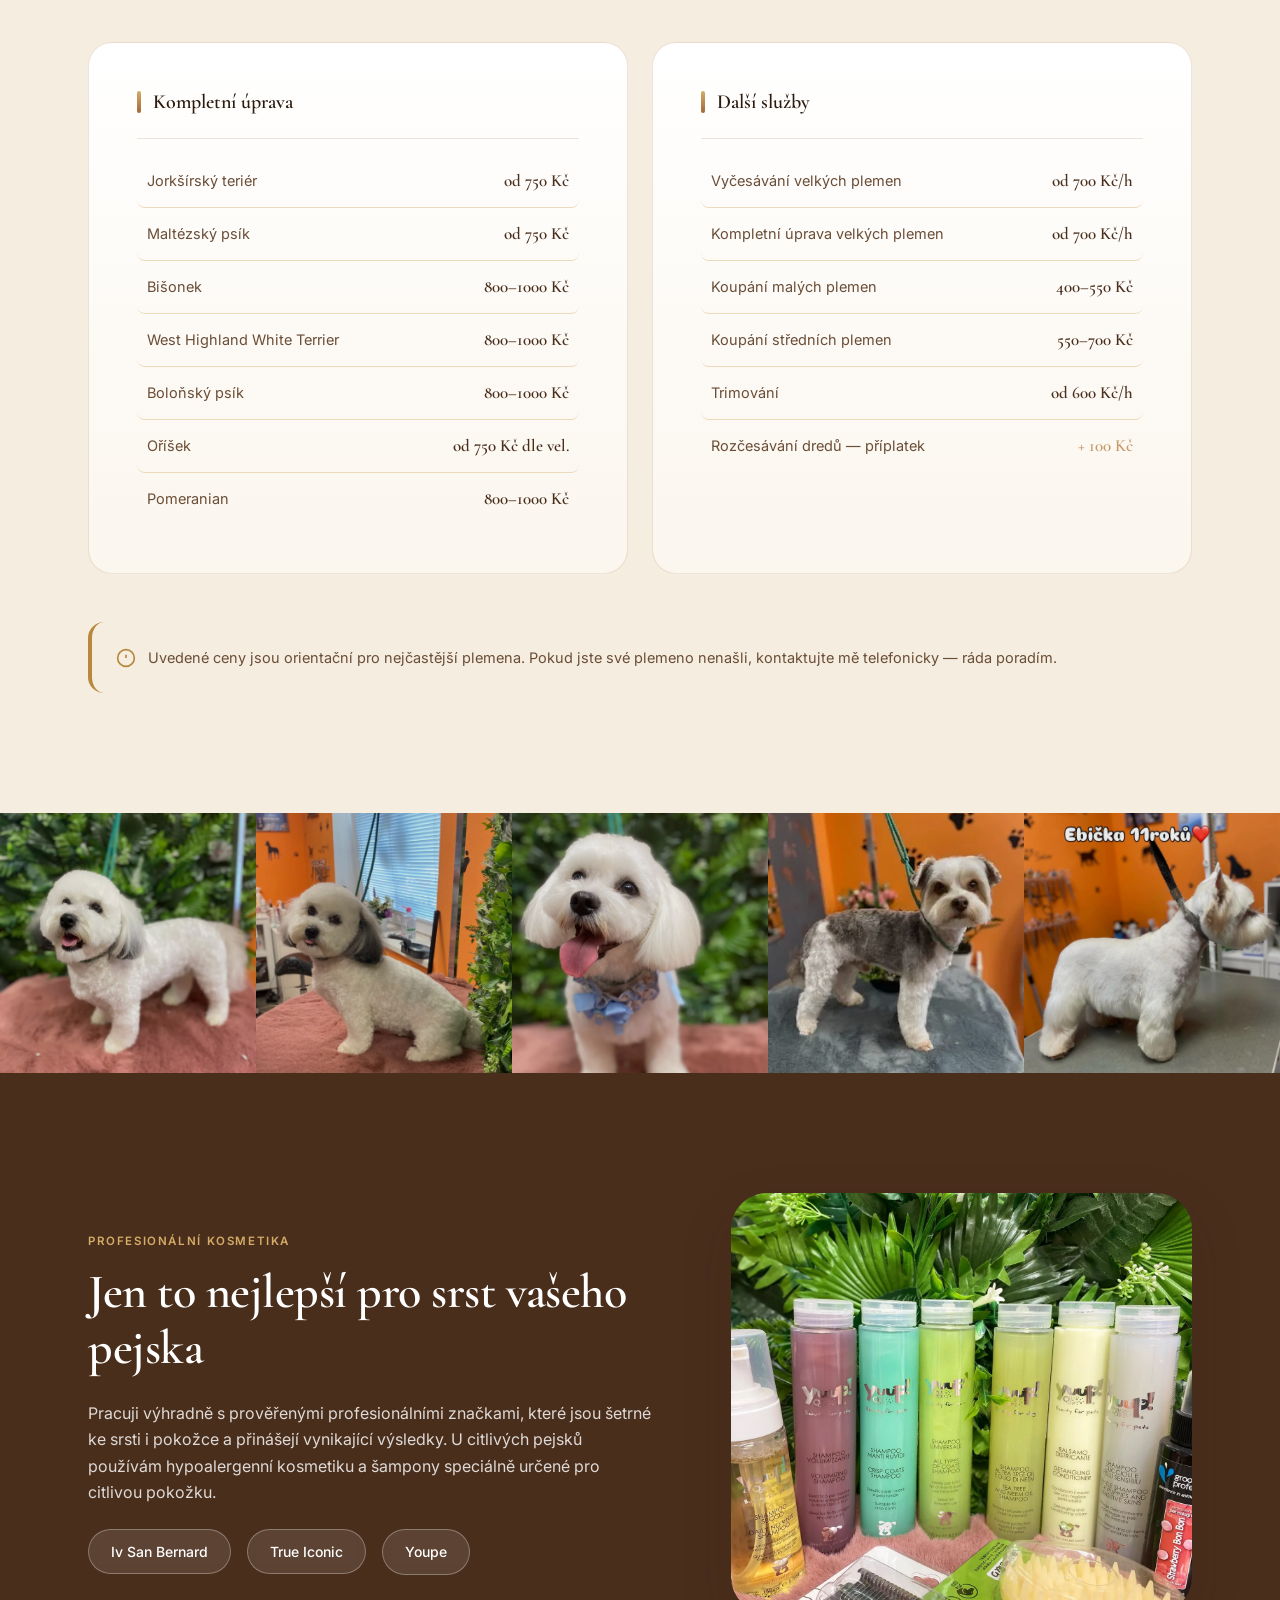
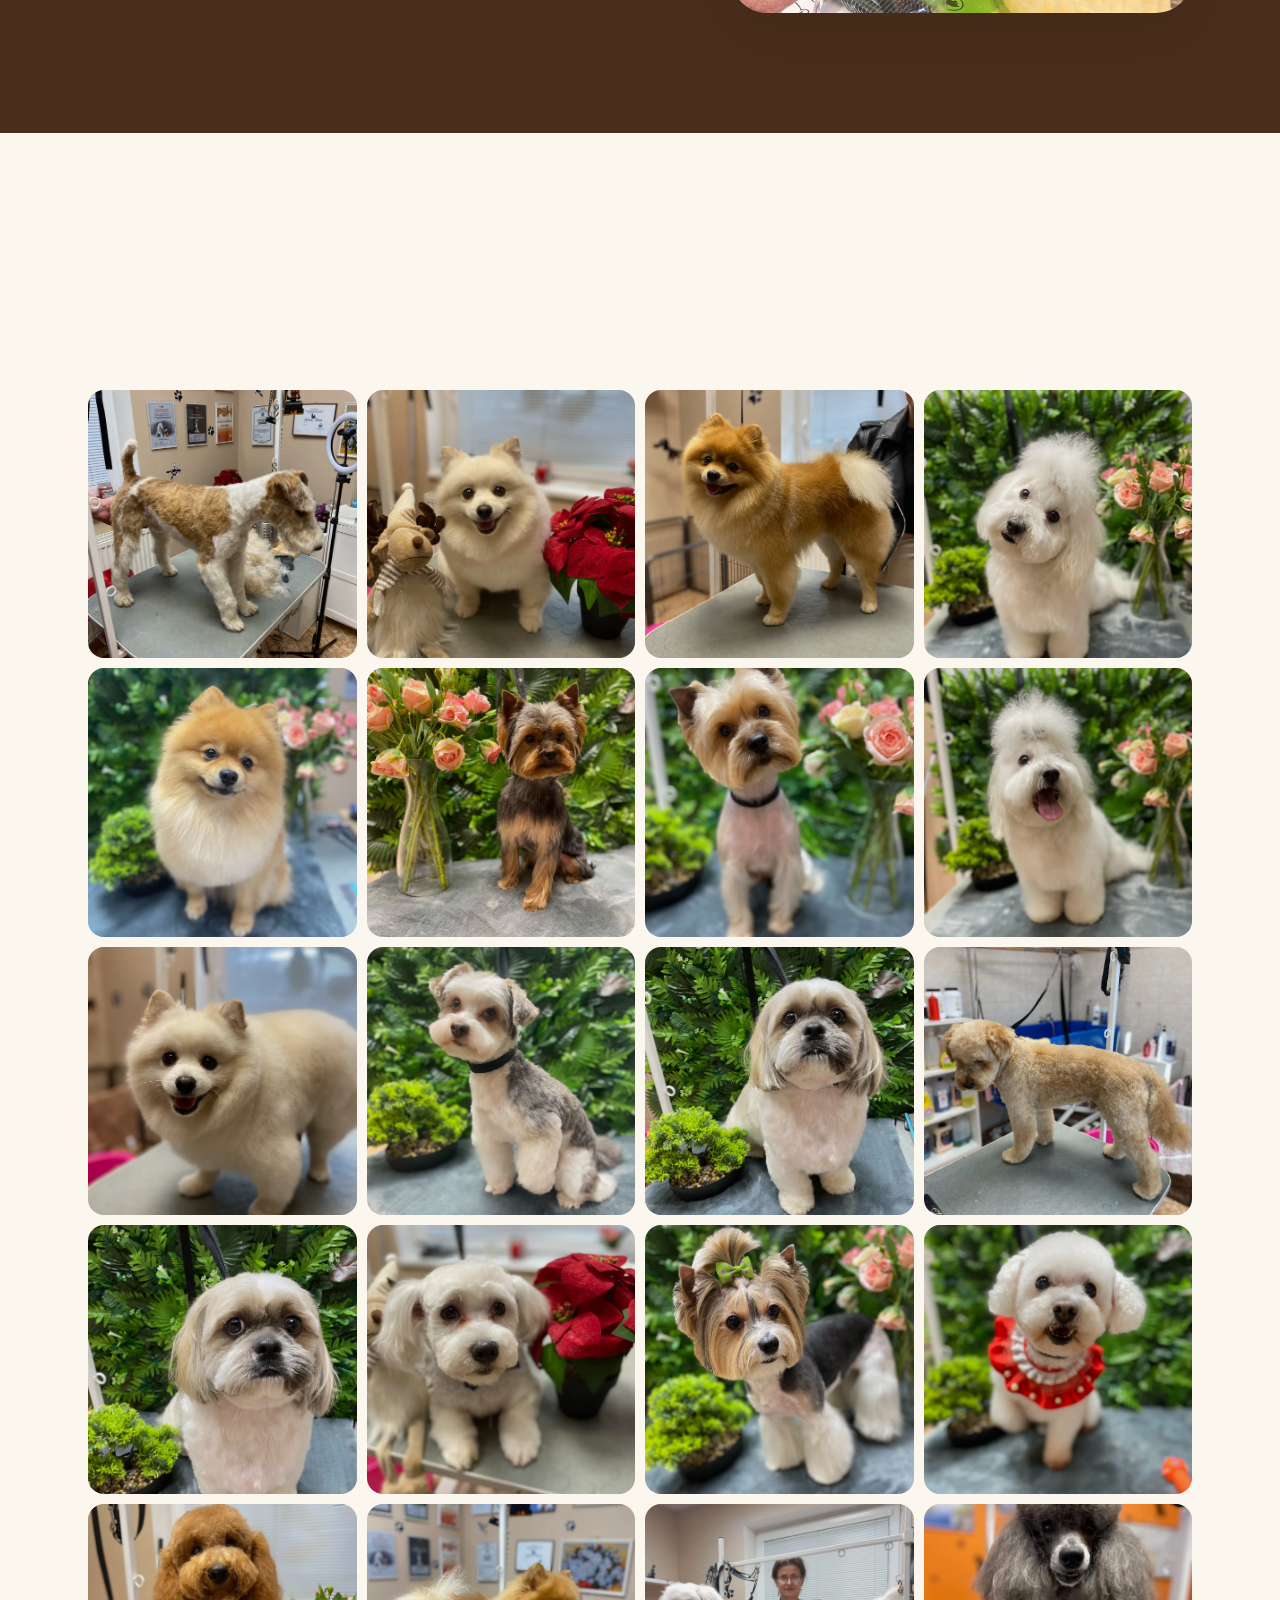
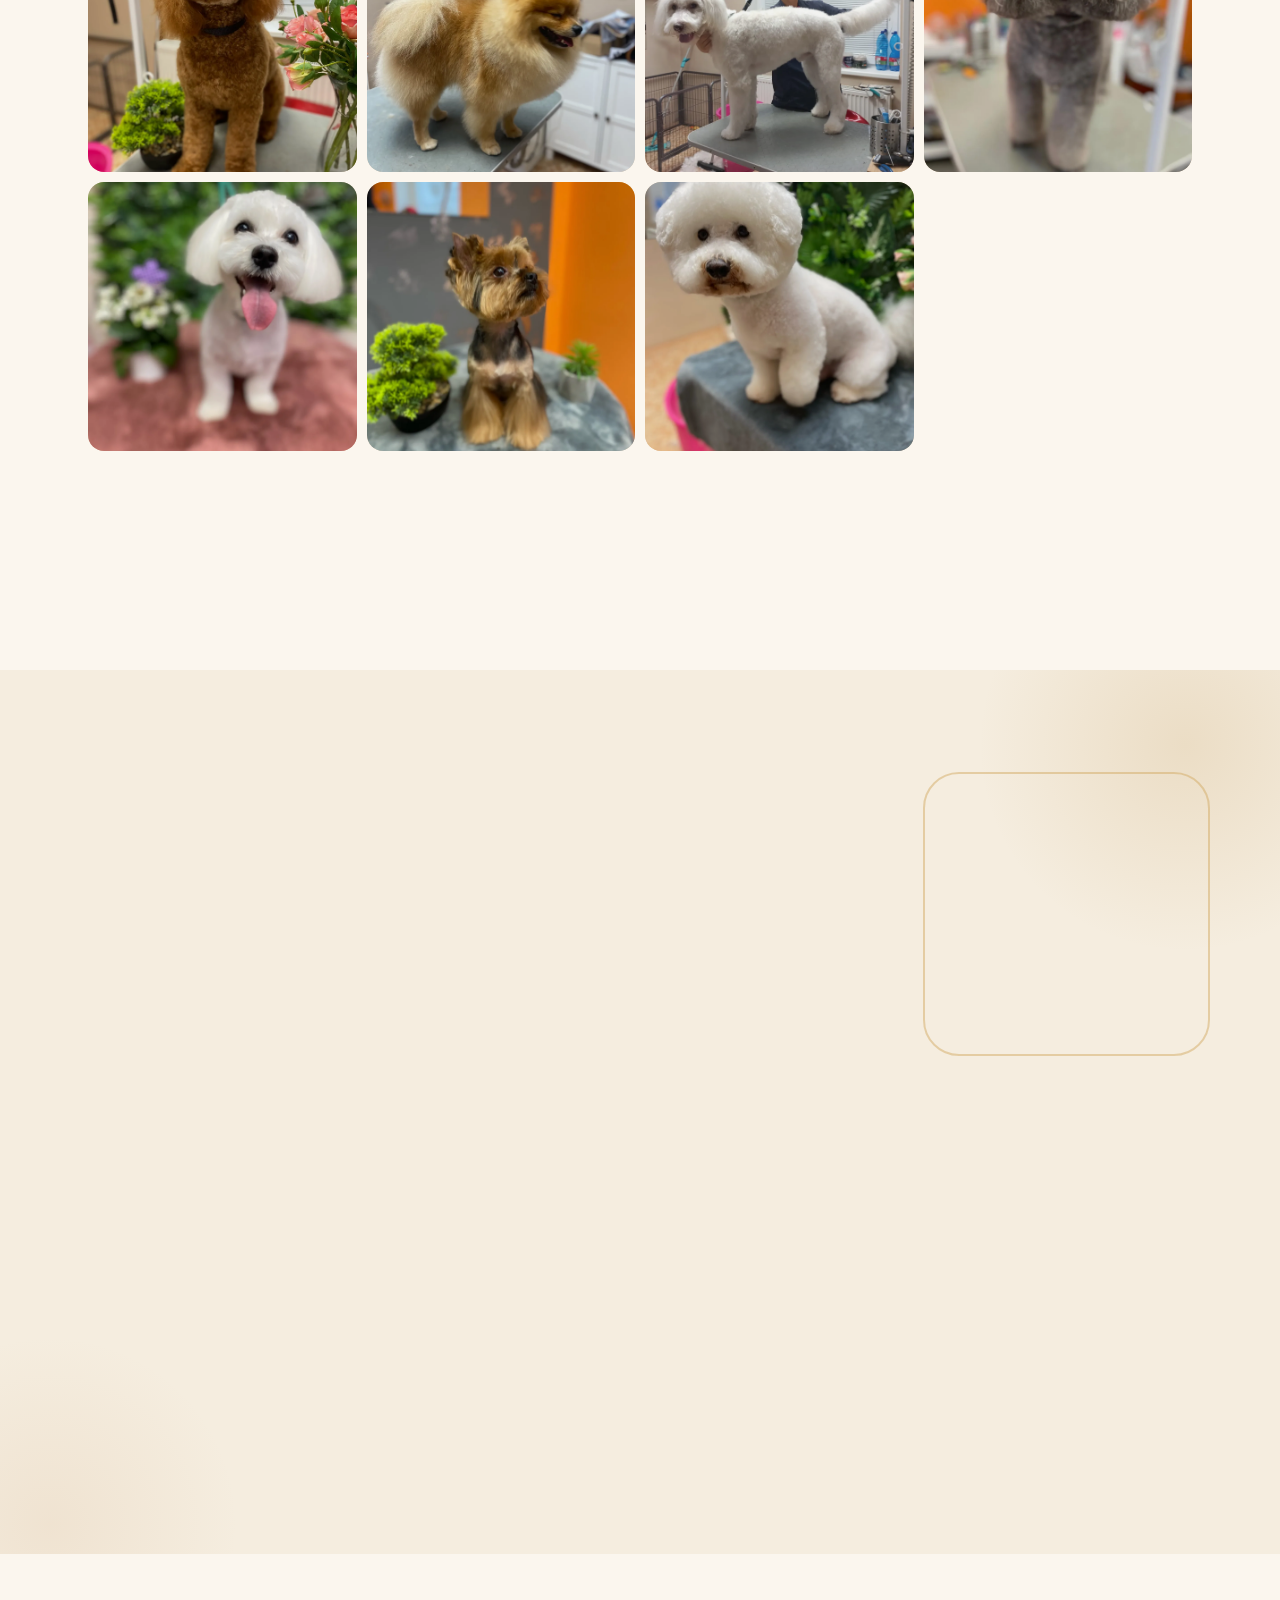
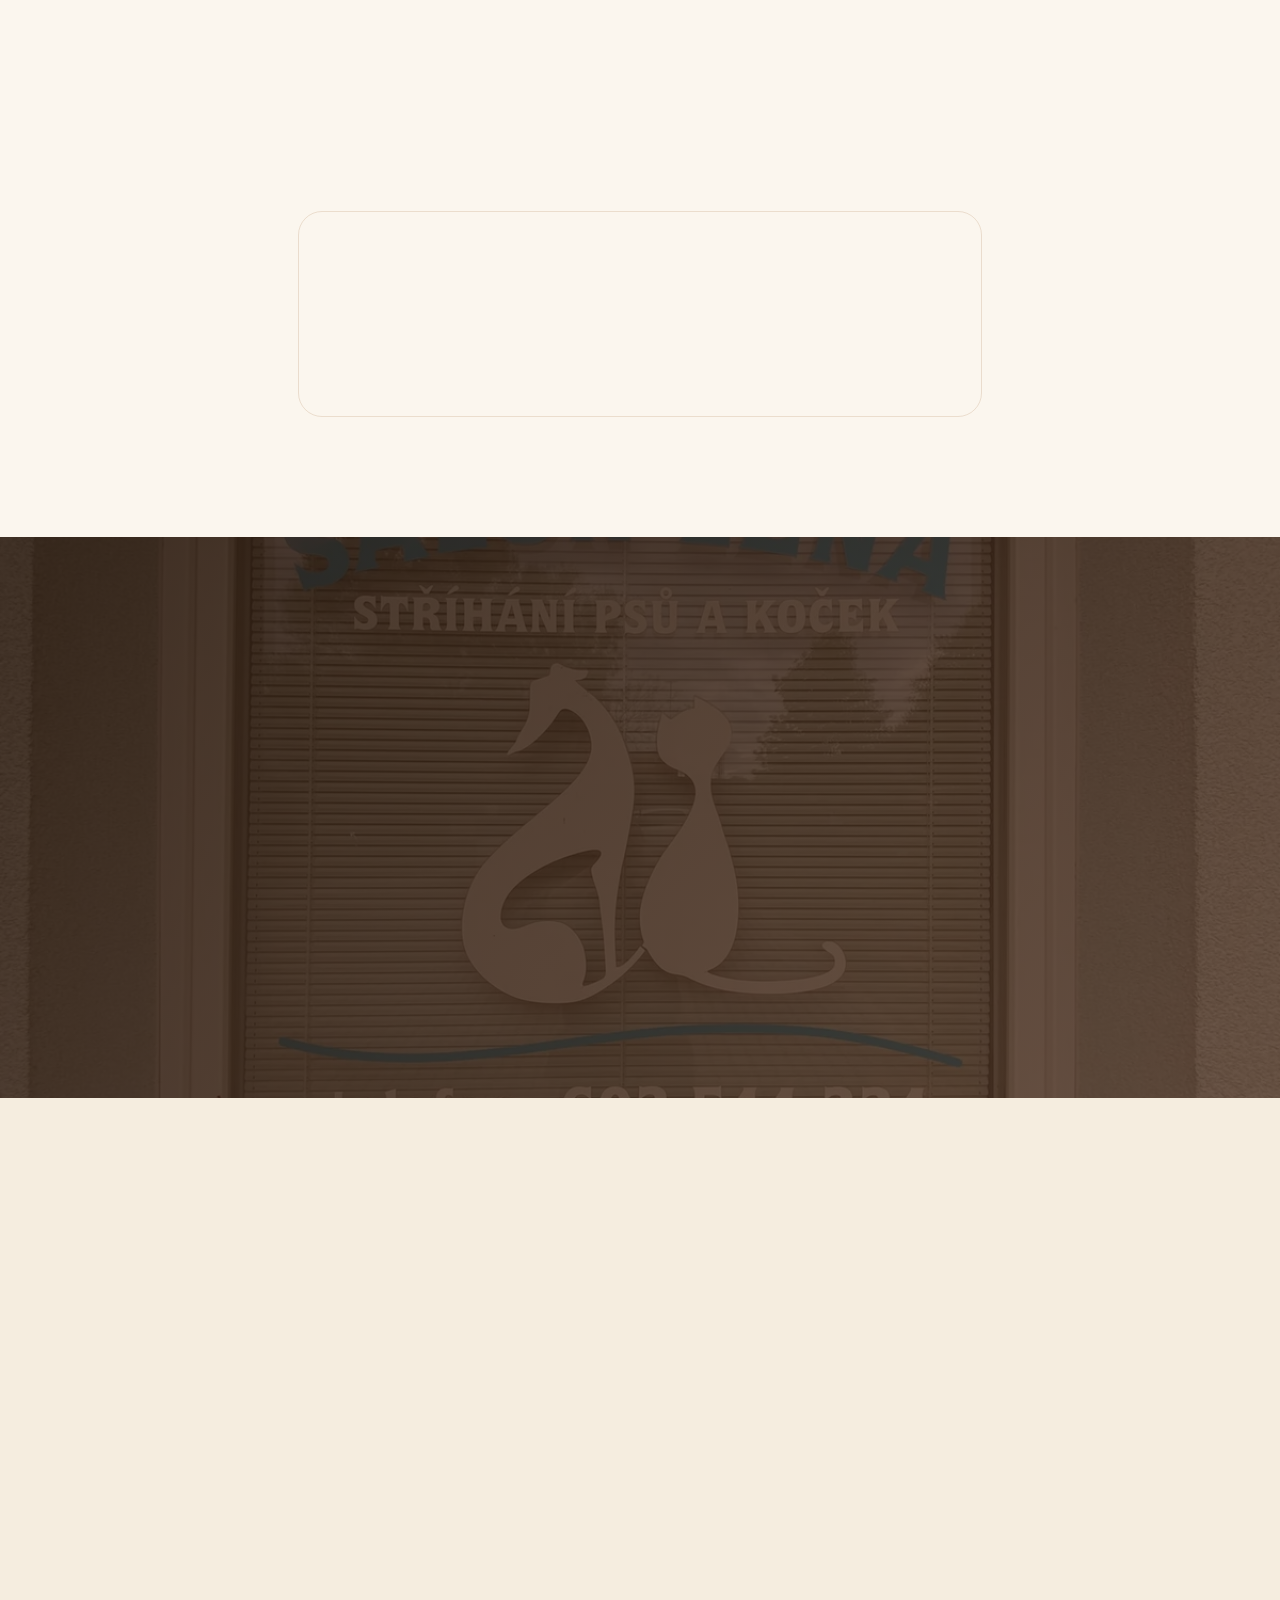
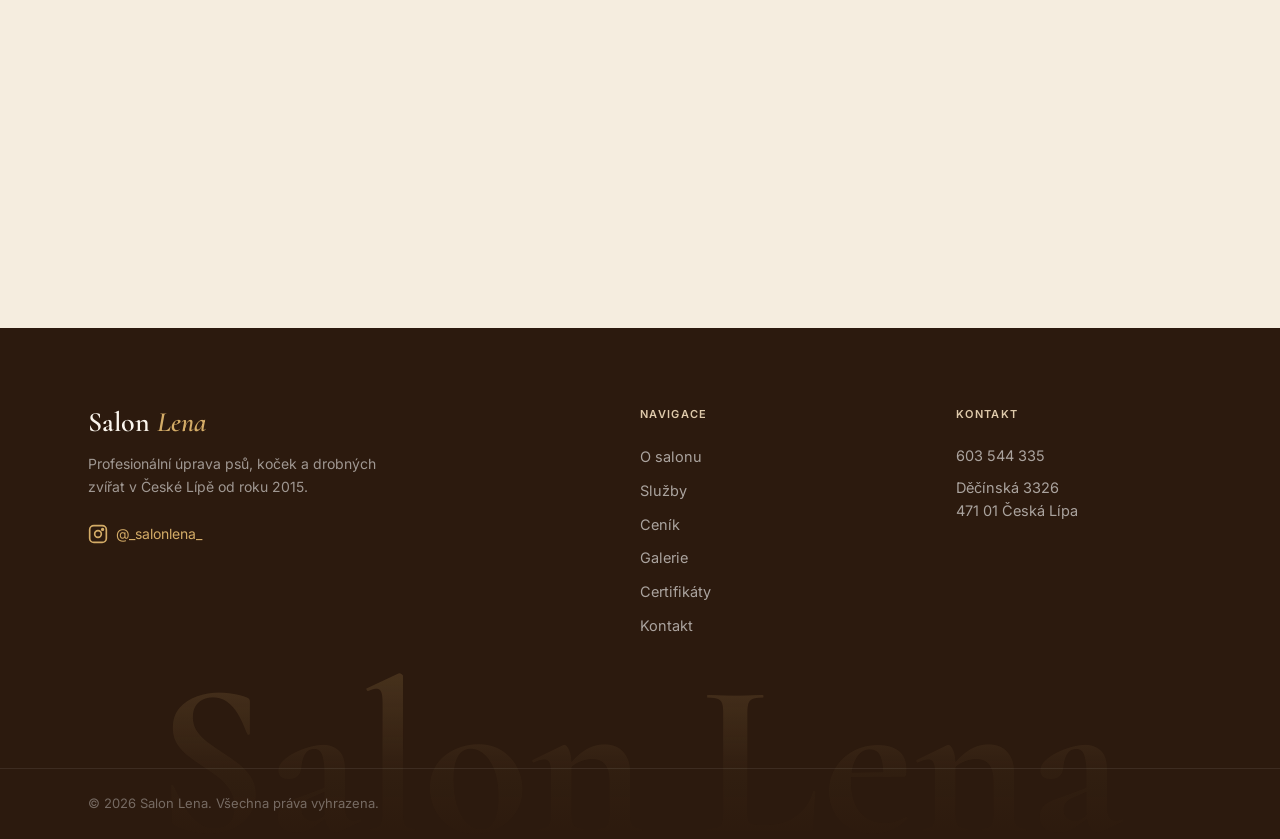
==== commit 9ab37cd0: "úprava ceníku" ====
--- a/index.html
+++ b/index.html
@@ -396,11 +396,11 @@
           <div class="pricing-col">
             <h3 class="pricing-col__title">Další služby</h3>
             <ul class="price-list">
-              <li class="price-item"><span class="price-item__name">Vyčesávání velkých plemen</span><span class="price-item__price">od 700 Kč</span></li>
-              <li class="price-item"><span class="price-item__name">Kompletní úprava velkých plemen</span><span class="price-item__price">od 700 Kč</span></li>
+              <li class="price-item"><span class="price-item__name">Vyčesávání velkých plemen</span><span class="price-item__price">od 700 Kč/h</span></li>
+              <li class="price-item"><span class="price-item__name">Kompletní úprava velkých plemen</span><span class="price-item__price">od 700 Kč/h</span></li>
               <li class="price-item"><span class="price-item__name">Koupání malých plemen</span><span class="price-item__price">400–550 Kč</span></li>
               <li class="price-item"><span class="price-item__name">Koupání středních plemen</span><span class="price-item__price">550–700 Kč</span></li>
-              <li class="price-item"><span class="price-item__name">Trimování</span><span class="price-item__price">od 600 Kč</span></li>
+              <li class="price-item"><span class="price-item__name">Trimování</span><span class="price-item__price">od 600 Kč/h</span></li>
               <li class="price-item price-item--note"><span class="price-item__name">Rozčesávání dredů — příplatek</span><span class="price-item__price">+ 100 Kč</span></li>
             </ul>
           </div>
--- a/css/style.css
+++ b/css/style.css
@@ -425,6 +425,12 @@
   height: 36px;
   fill: var(--brown-warm);
   flex-shrink: 0;
+  transition: transform .45s var(--ease-bounce), fill .3s var(--ease);
+}
+
+.header__logo:hover .header__paw {
+  transform: rotate(-14deg) scale(1.12);
+  fill: var(--gold);
 }
 
 .header__name {
@@ -451,18 +457,25 @@
   font-weight: 500;
   color: var(--text-primary);
   position: relative;
-  padding: 4px 0;
+  padding: 6px 2px;
+  transition: color .25s var(--ease);
 }
 
 .header__nav a::after {
   content: '';
   position: absolute;
-  bottom: 0; left: 0;
+  bottom: 0;
+  left: 50%;
   width: 0;
-  height: 1.5px;
-  background: var(--gold);
-  transition: width .25s var(--ease);
-}
+  height: 2px;
+  border-radius: 2px;
+  background: linear-gradient(90deg, var(--gold-light), var(--gold), var(--brown-warm));
+  transform: translateX(-50%);
+  transition: width .3s var(--ease);
+}
+
+.header__nav a:hover { color: var(--brown-warm); }
+.header__nav a.is-active { color: var(--brown-warm); }
 
 .header__nav a:hover::after,
 .header__nav a.is-active::after {
@@ -1411,12 +1424,16 @@
   position: absolute;
   bottom: 20px;
   right: -20px;
-  background: var(--brown-dark);
+  /* Prosklený (glass) efekt — poloprůhledné pozadí + rozostření toho, co je za ním */
+  background: rgba(44, 26, 14, 0.42);
+  -webkit-backdrop-filter: blur(16px) saturate(1.3);
+  backdrop-filter: blur(16px) saturate(1.3);
+  border: 1px solid rgba(255, 255, 255, 0.18);
   color: var(--beige-cream);
   padding: var(--space-md);
   border-radius: var(--radius-lg);
   max-width: 260px;
-  box-shadow: var(--shadow-lg);
+  box-shadow: 0 18px 40px rgba(44,26,14,.28);
   z-index: 2;
 }
 
@@ -1491,17 +1508,40 @@
    CONTACT
    ============================================================ */
 .contact-list {
+  position: relative;
   display: flex;
   flex-direction: column;
-  gap: var(--space-md);
+  gap: 0;
   margin: var(--space-md) 0 var(--space-lg);
+  background: linear-gradient(165deg, var(--white), var(--beige-light));
+  border: 1px solid var(--border);
+  border-radius: var(--radius-lg);
+  padding: 4px var(--space-lg);
+  box-shadow: var(--shadow-md);
+  overflow: hidden;
+}
+
+/* Horní zlatý akcent na rámečku kontaktu */
+.contact-list::before {
+  content: '';
+  position: absolute;
+  top: 0; left: 0; right: 0;
+  height: 3px;
+  background: linear-gradient(90deg, var(--gold-light), var(--gold), var(--brown-warm));
 }
 
 .contact-item {
   display: flex;
   gap: var(--space-md);
   align-items: flex-start;
-}
+  padding: 16px 0;
+  border-bottom: 1px solid var(--border);
+  transition: transform .28s var(--ease);
+}
+
+.contact-item:last-child { border-bottom: none; }
+
+.contact-item:hover { transform: translateX(5px); }
 
 .contact-item__icon {
   width: 40px;
@@ -1598,16 +1638,44 @@
    FOOTER
    ============================================================ */
 .footer {
+  position: relative;
   background: var(--brown-deep);
   color: rgba(255,255,255,.8);
+  overflow: hidden;
+  isolation: isolate;
+}
+
+/* Velký prosvítající wordmark v pozadí */
+.footer::before {
+  content: 'Salon Lena';
+  position: absolute;
+  left: 50%;
+  bottom: -0.06em;
+  transform: translateX(-50%);
+  font-family: var(--font-head);
+  font-weight: 700;
+  font-size: clamp(84px, 17vw, 260px);
+  line-height: .82;
+  white-space: nowrap;
+  letter-spacing: .01em;
+  background: linear-gradient(180deg, rgba(212,172,103,.16) 0%, rgba(212,172,103,.03) 55%, rgba(212,172,103,0) 100%);
+  -webkit-background-clip: text;
+  background-clip: text;
+  -webkit-text-fill-color: transparent;
+  color: transparent;
+  pointer-events: none;
+  user-select: none;
+  z-index: -1;
 }
 
 .footer__inner {
+  position: relative;
+  z-index: 1;
   display: grid;
   grid-template-columns: 2fr 1fr 1fr;
   gap: var(--space-xl);
   padding-top: var(--space-xl);
-  padding-bottom: var(--space-xl);
+  padding-bottom: calc(var(--space-xl) + 40px);
 }
 
 .footer__logo-name {
@@ -1677,6 +1745,8 @@
 .footer__contact a:hover { color: var(--white); }
 
 .footer__bottom {
+  position: relative;
+  z-index: 1;
   border-top: 1px solid rgba(255,255,255,.08);
   padding: var(--space-md) 0;
   font-size: 13px;
@@ -2018,9 +2088,10 @@
     max-width: none;
     margin-top: 0;
     padding: 14px 16px;
-    background: rgba(44, 26, 14, .82);
-    -webkit-backdrop-filter: blur(3px);
-    backdrop-filter: blur(3px);
+    background: rgba(44, 26, 14, .55);
+    -webkit-backdrop-filter: blur(12px) saturate(1.3);
+    backdrop-filter: blur(12px) saturate(1.3);
+    border: 1px solid rgba(255,255,255,.18);
   }
 
   #o-salonu .quote-card__mark { width: 24px; height: 24px; margin-bottom: 4px; }
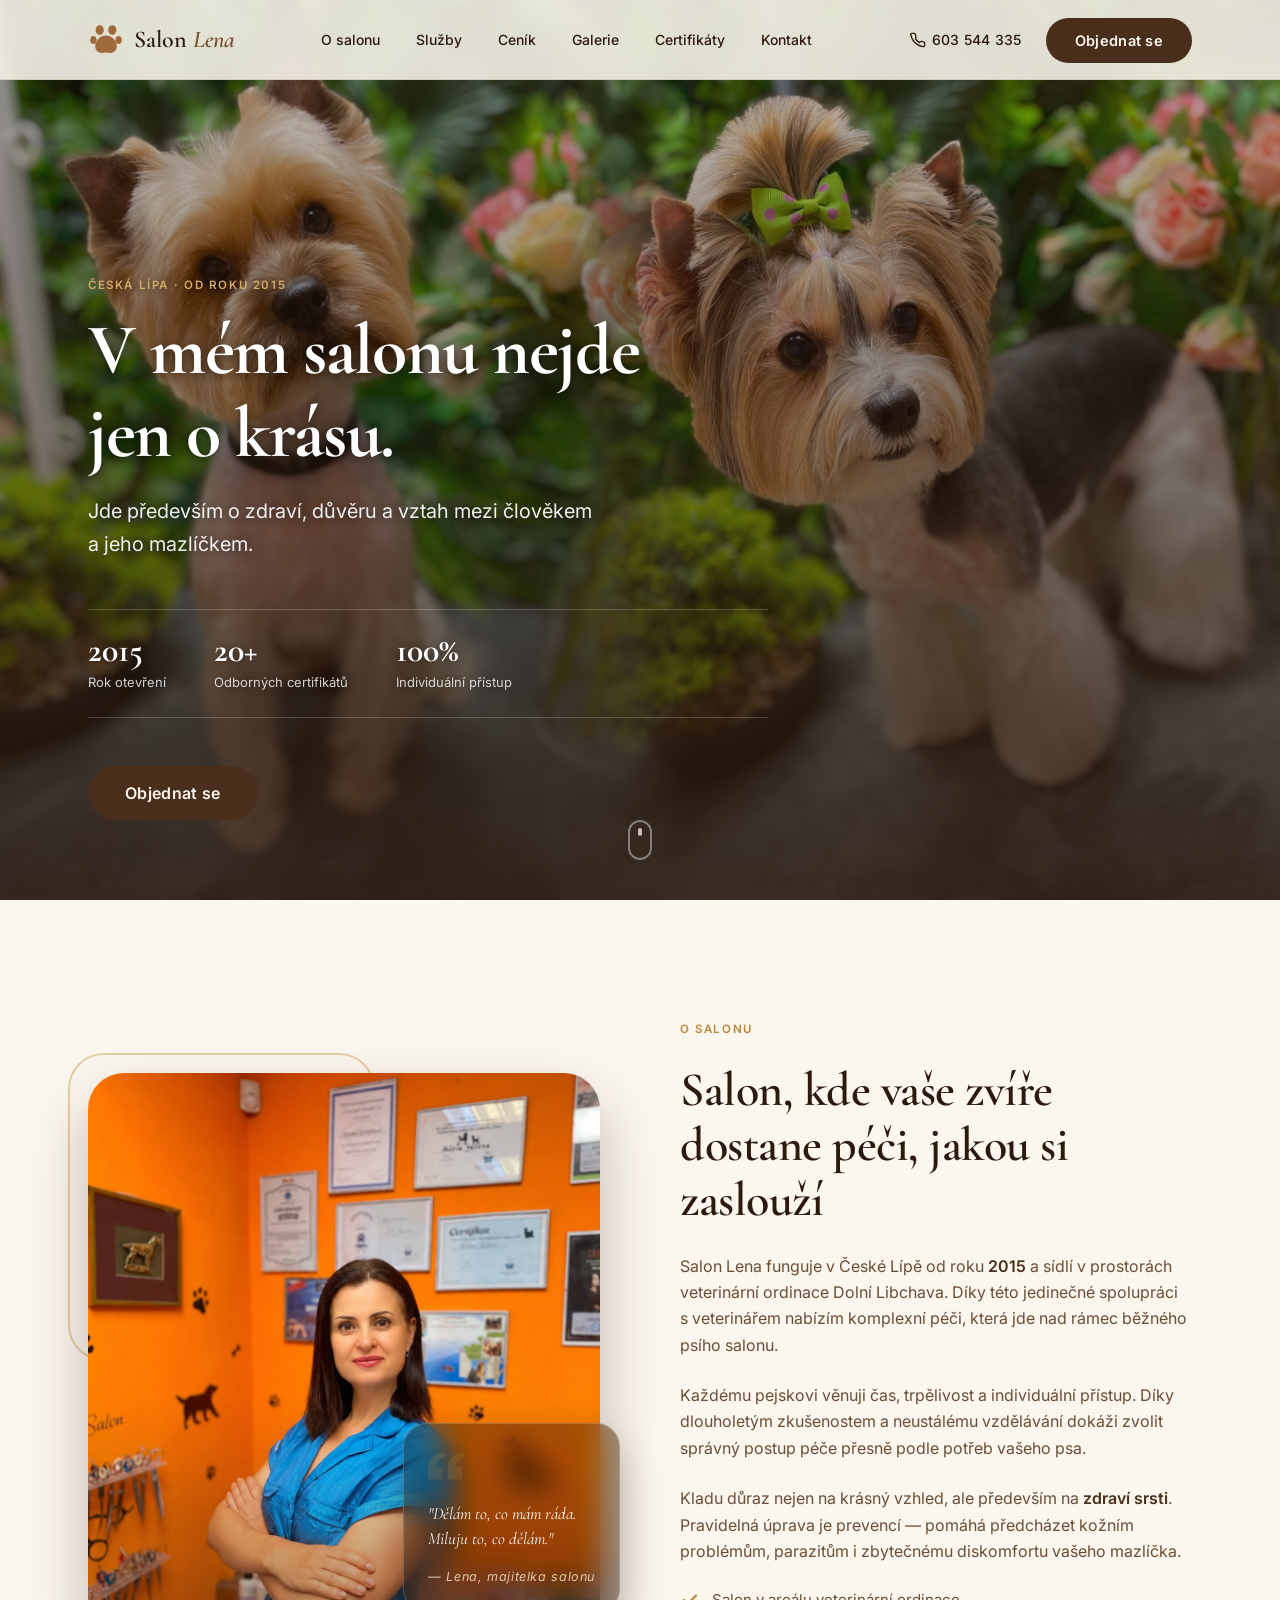
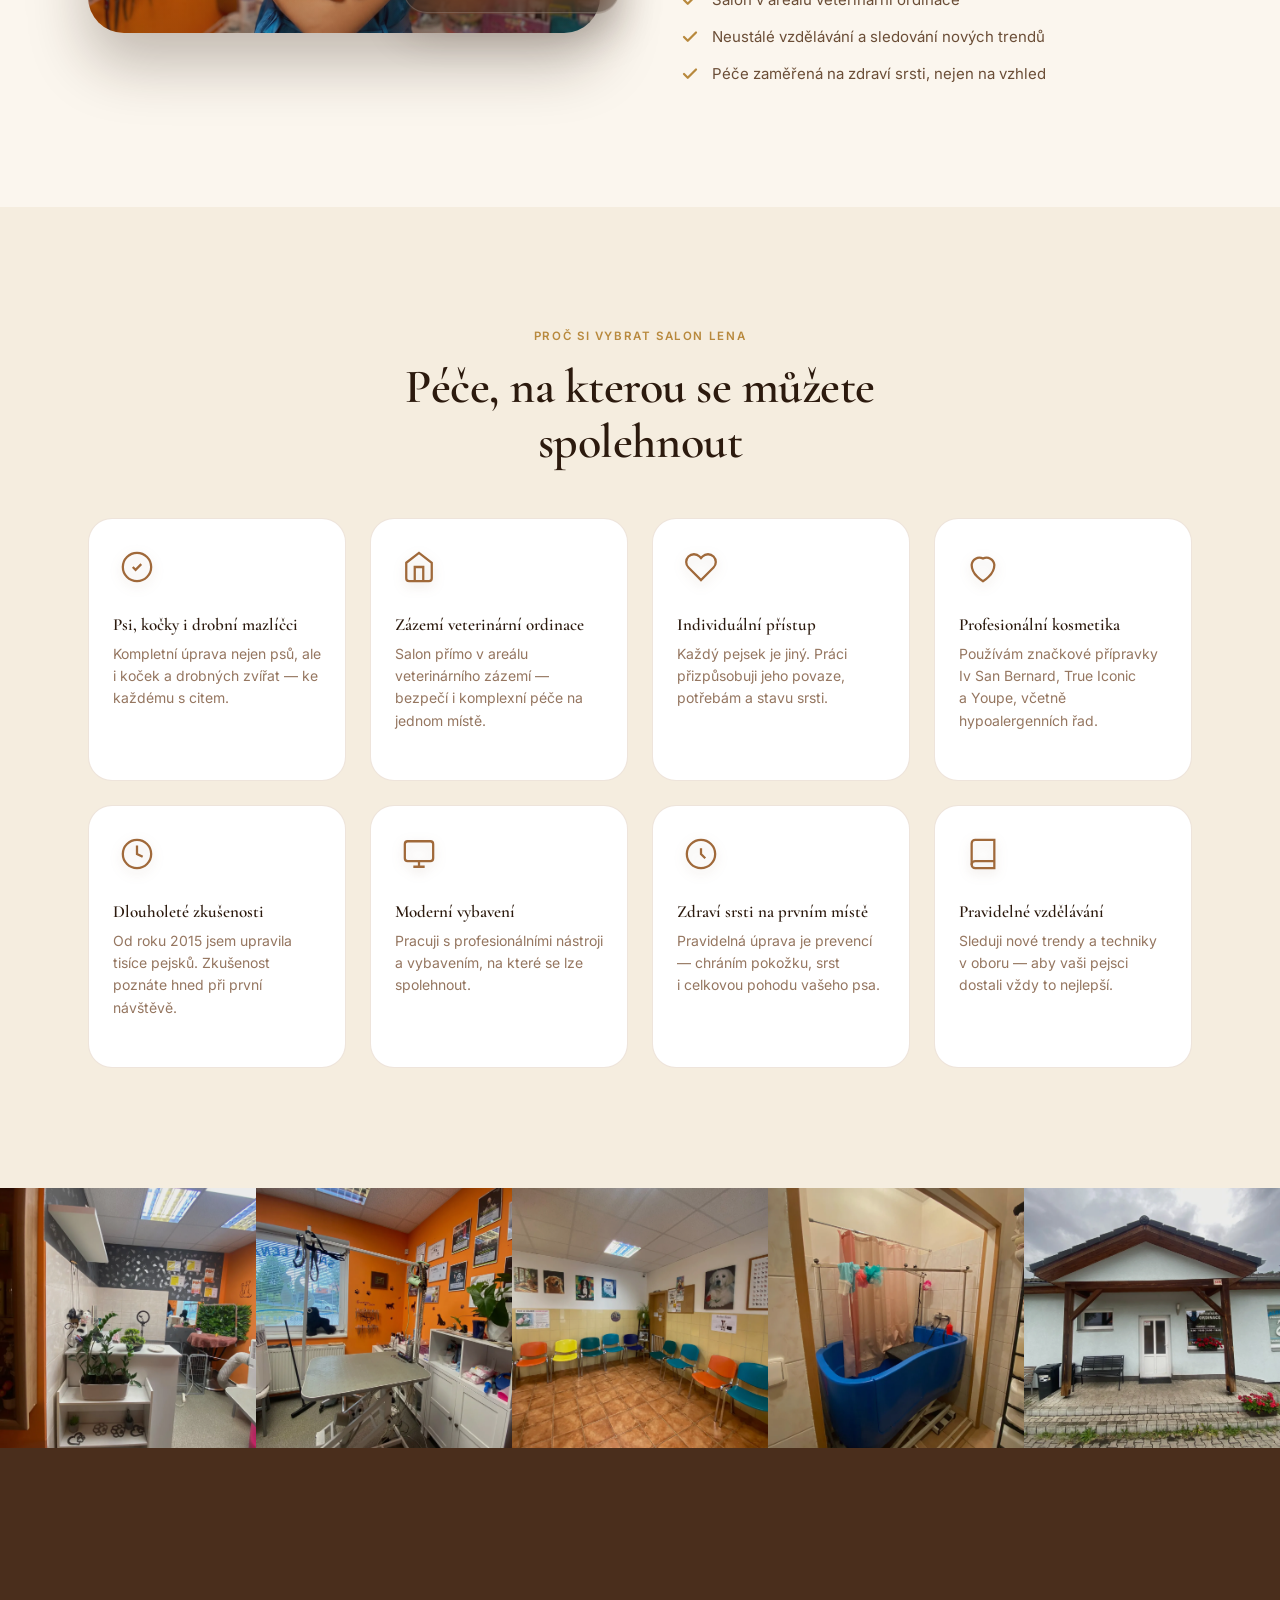
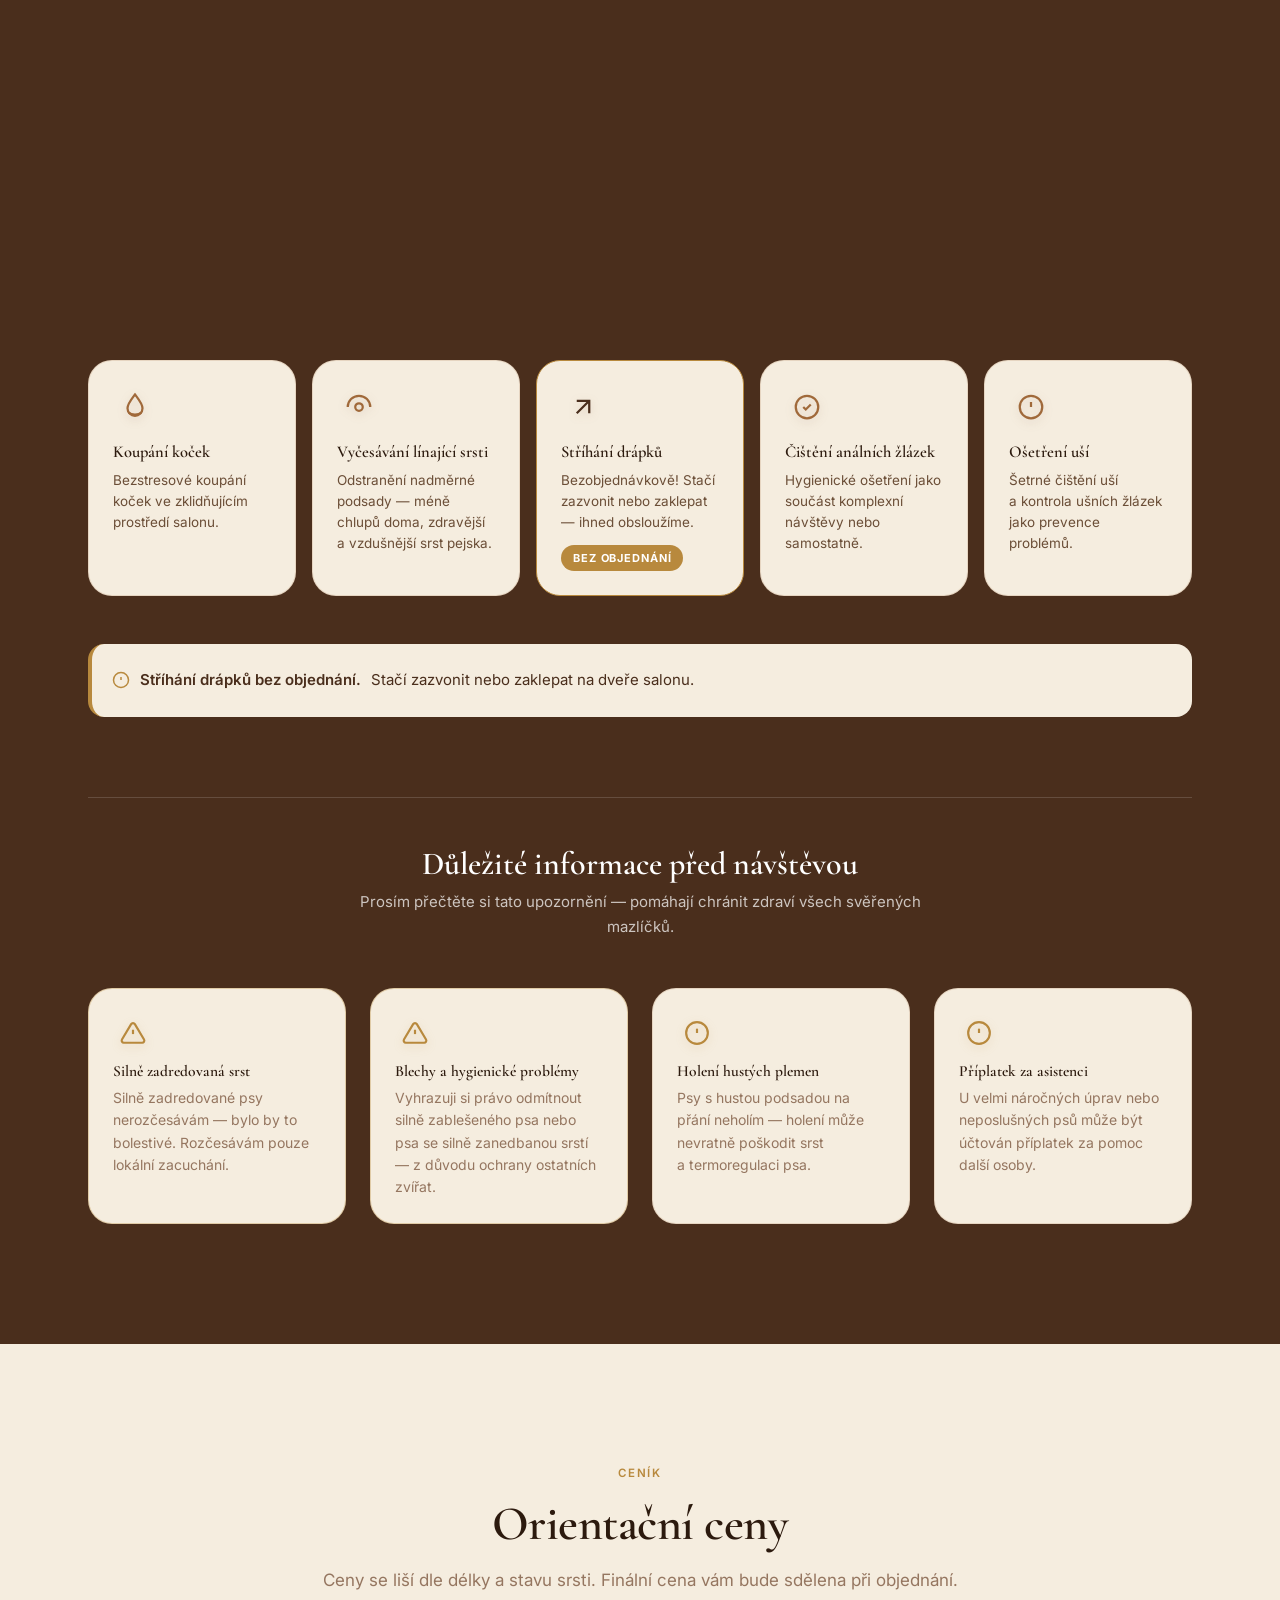
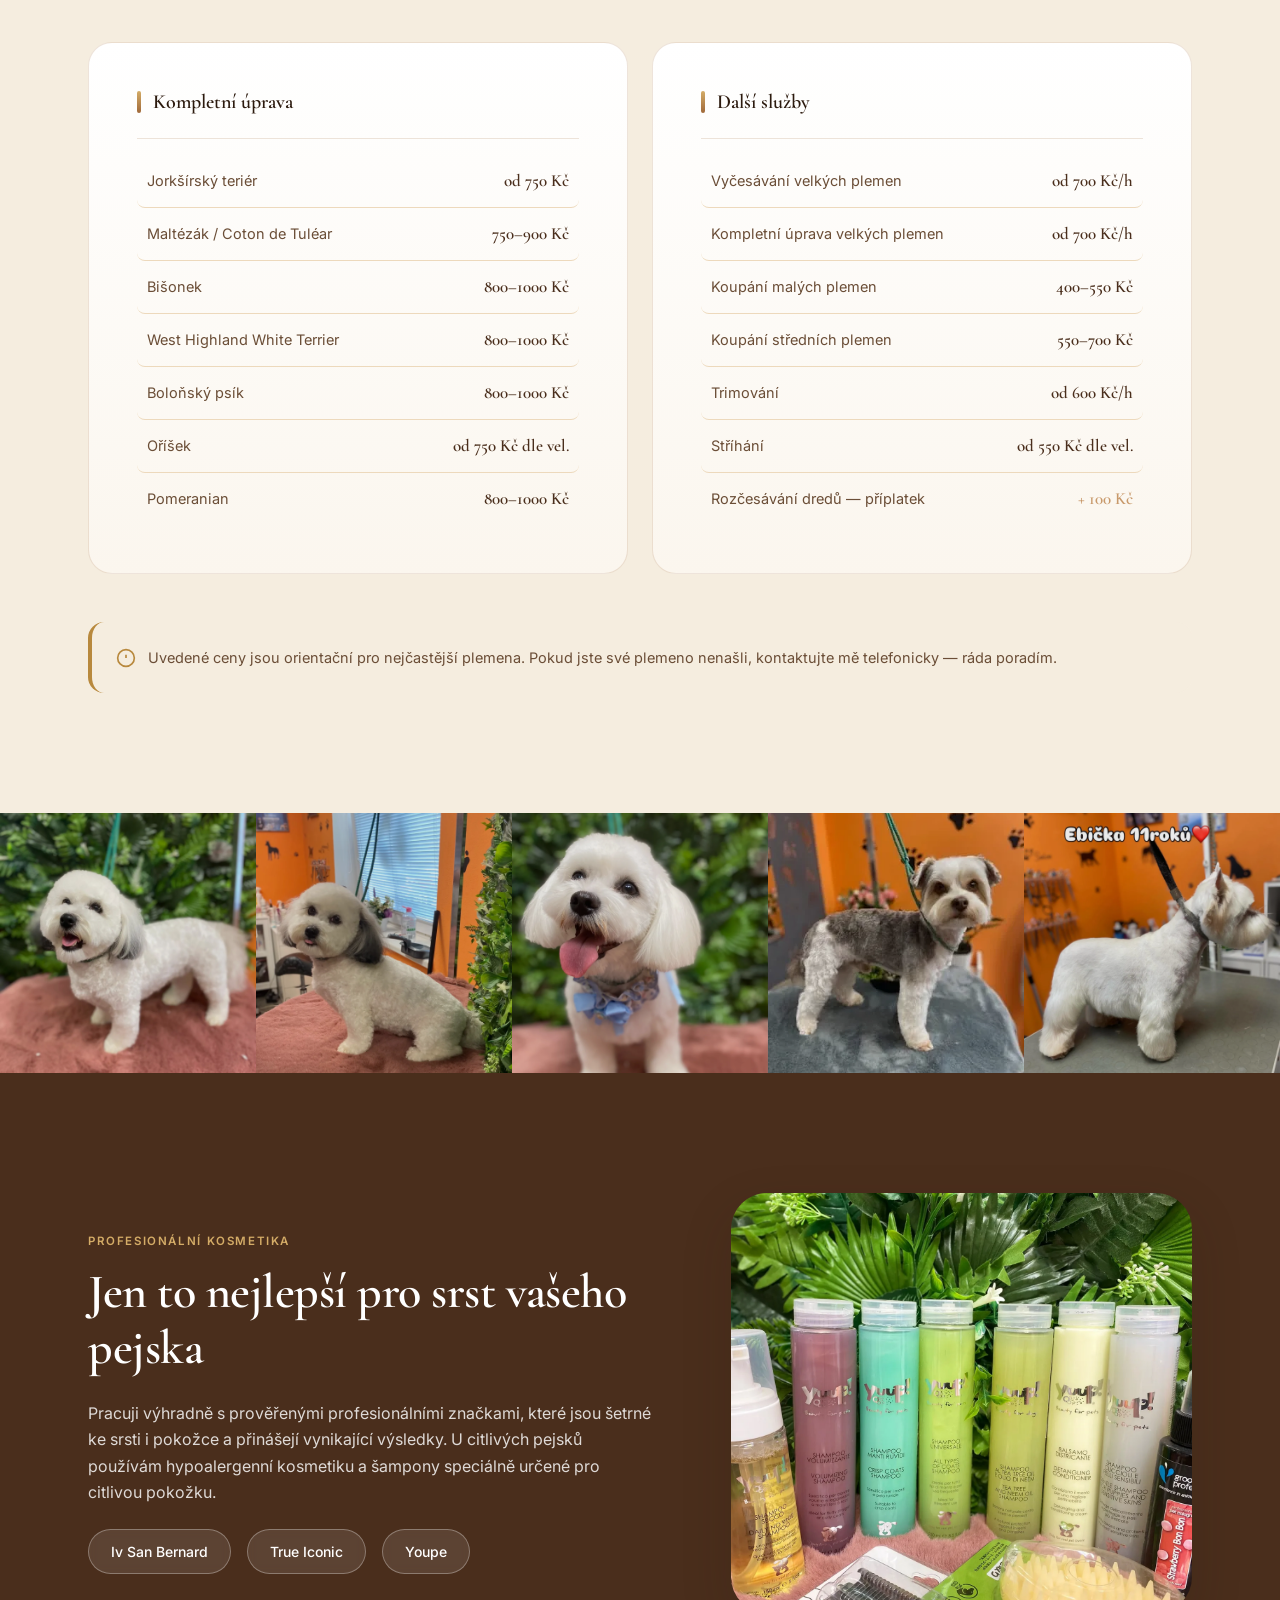
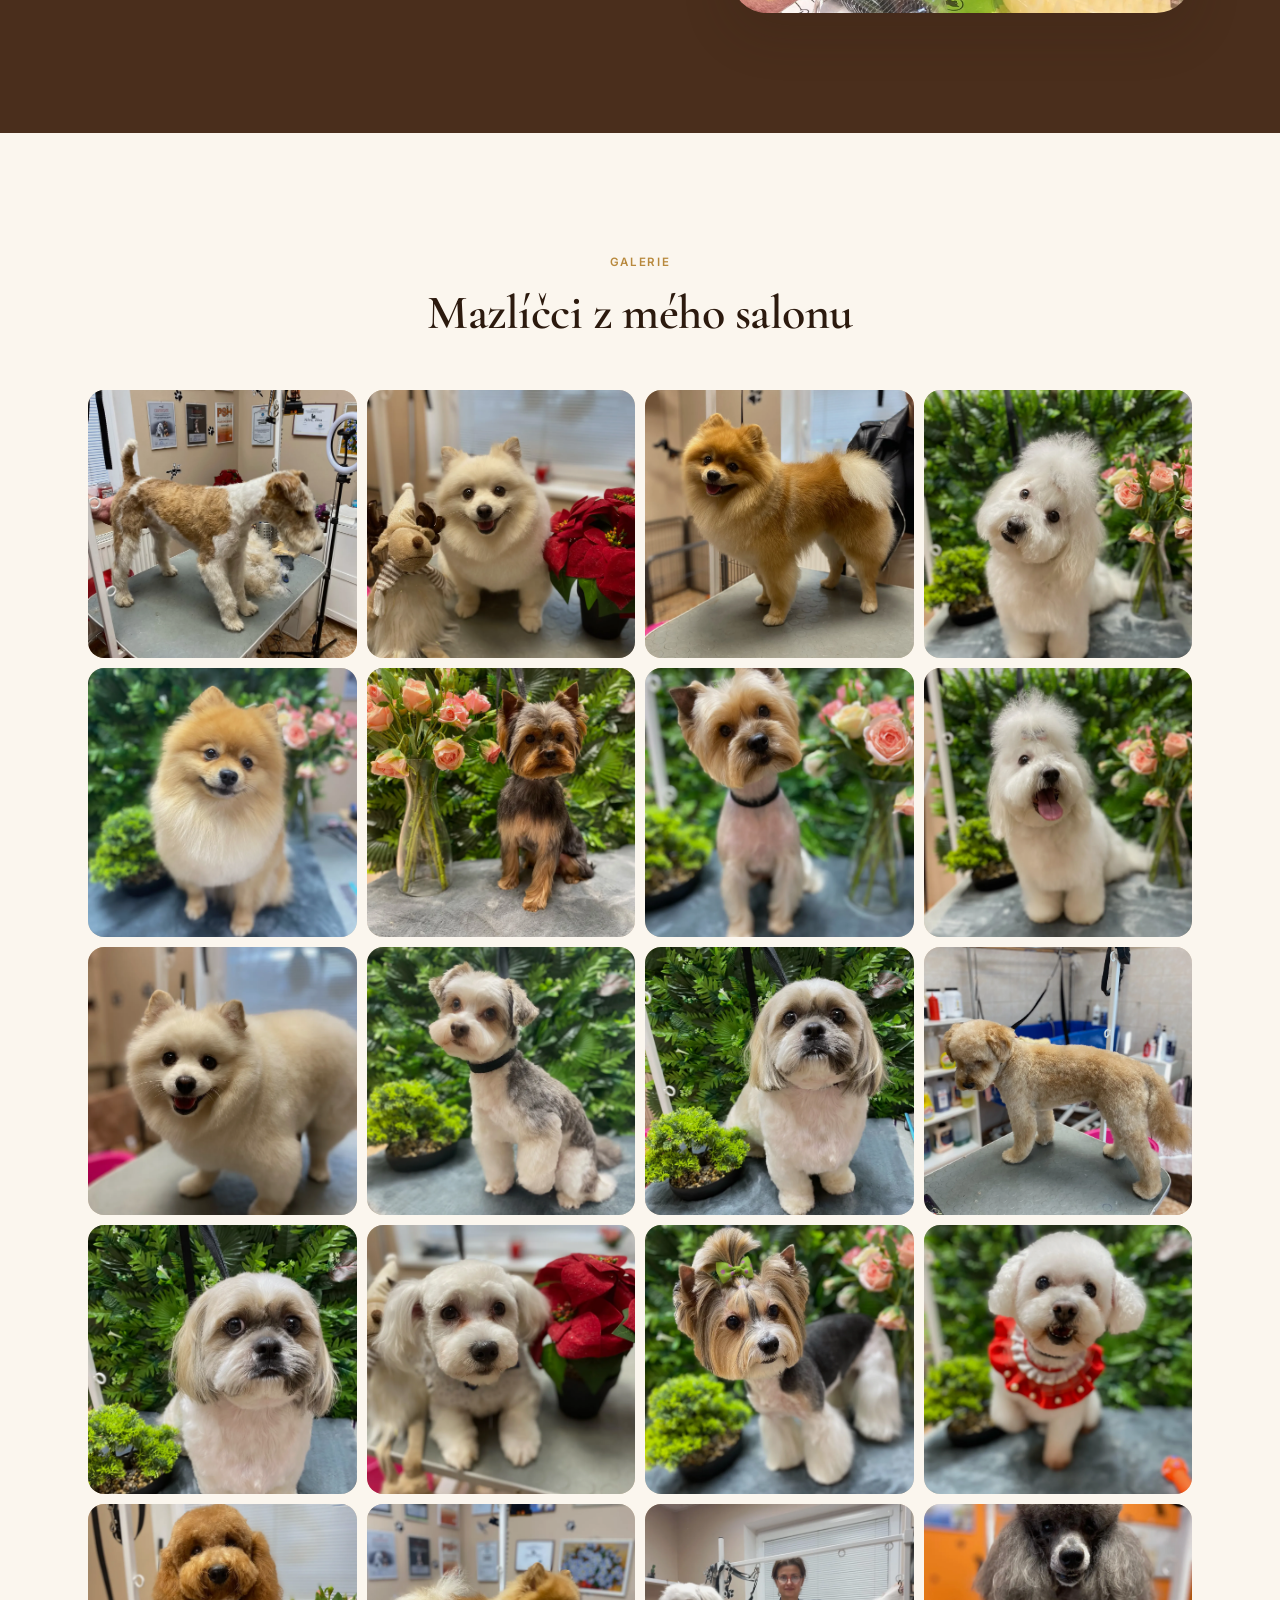
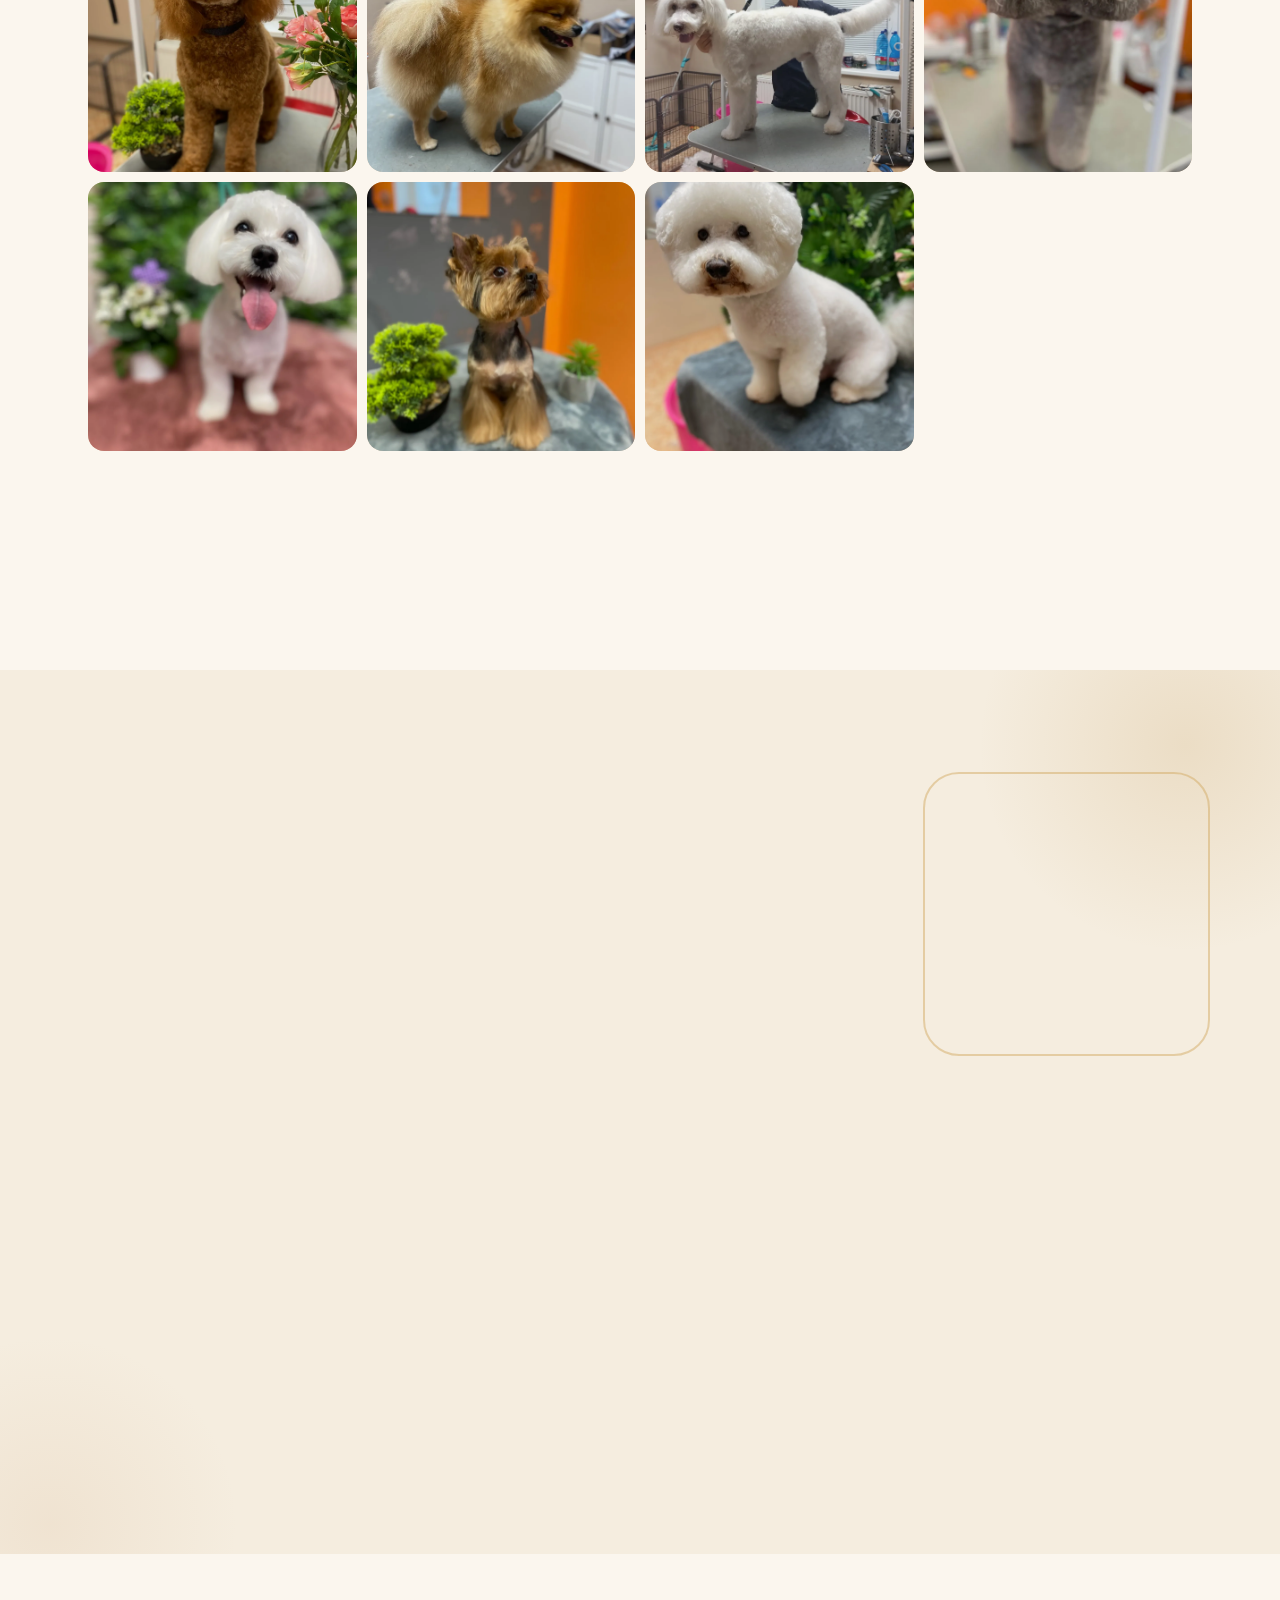
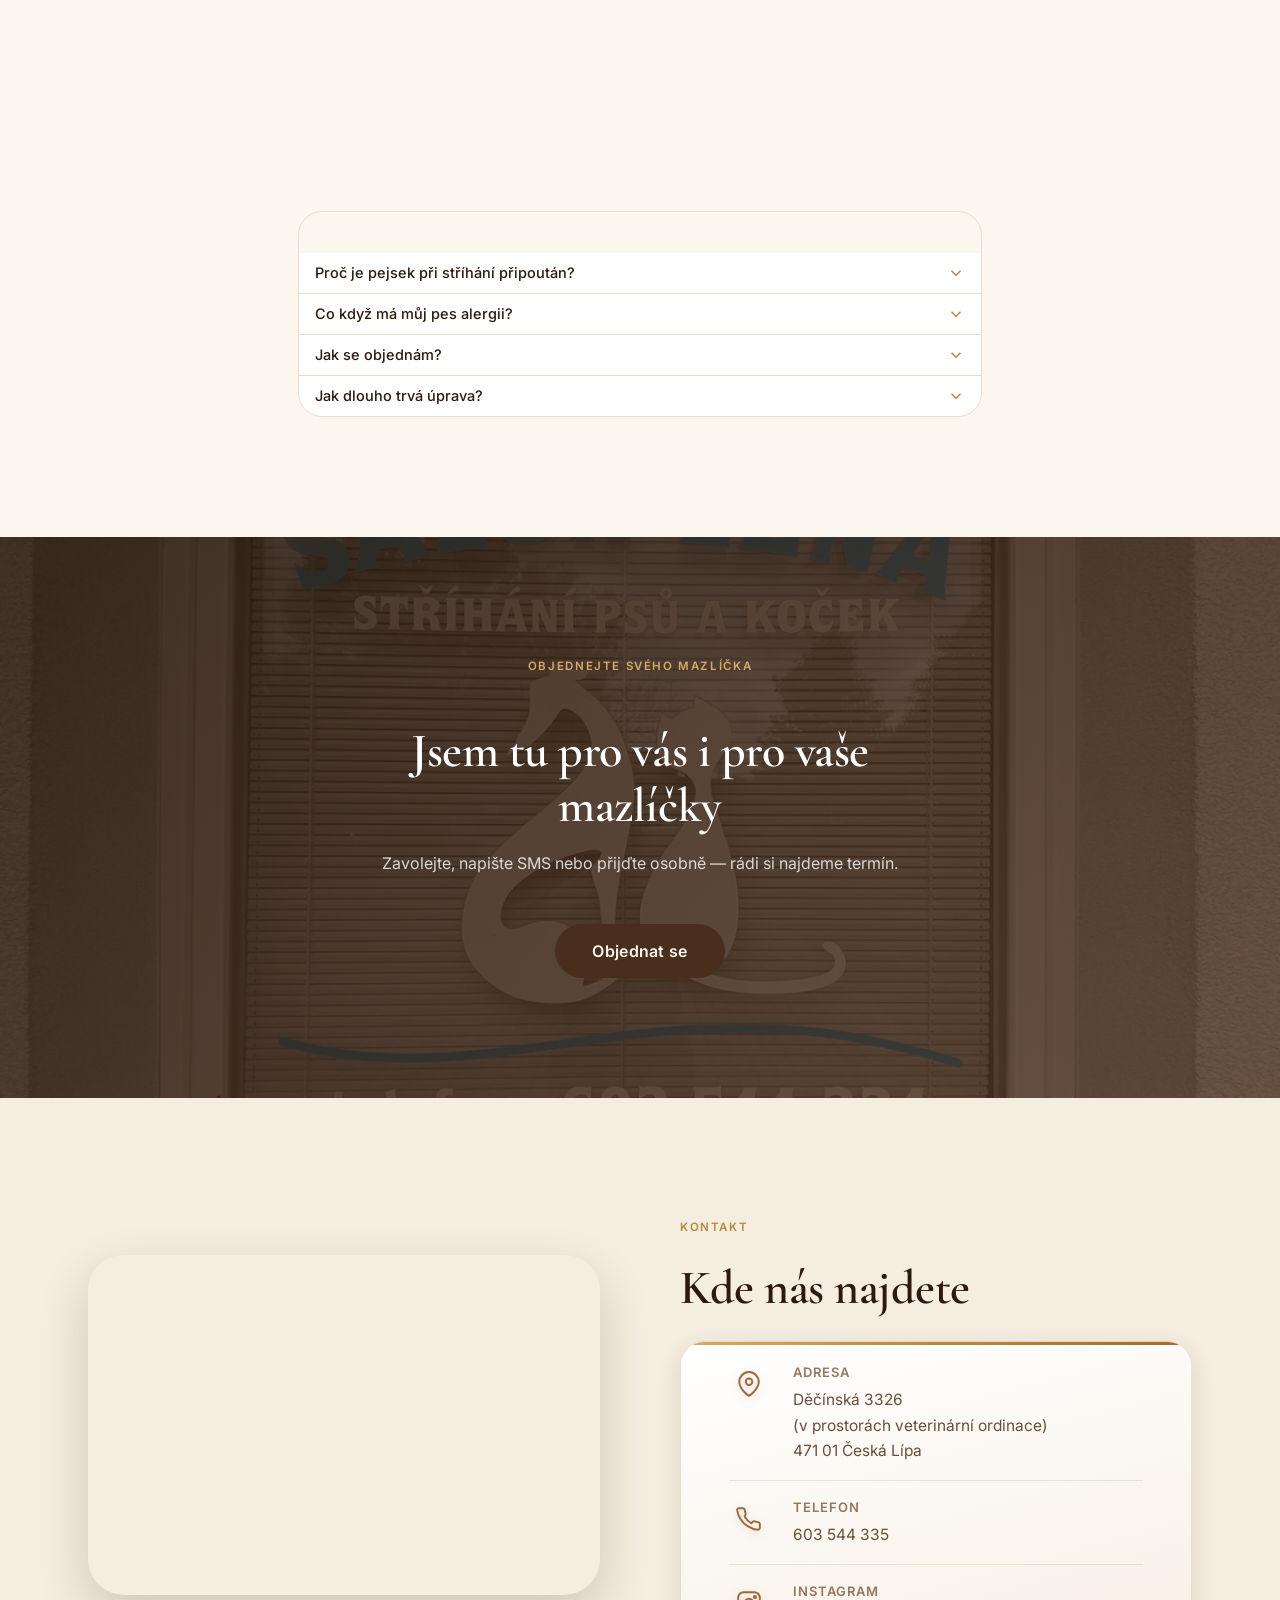
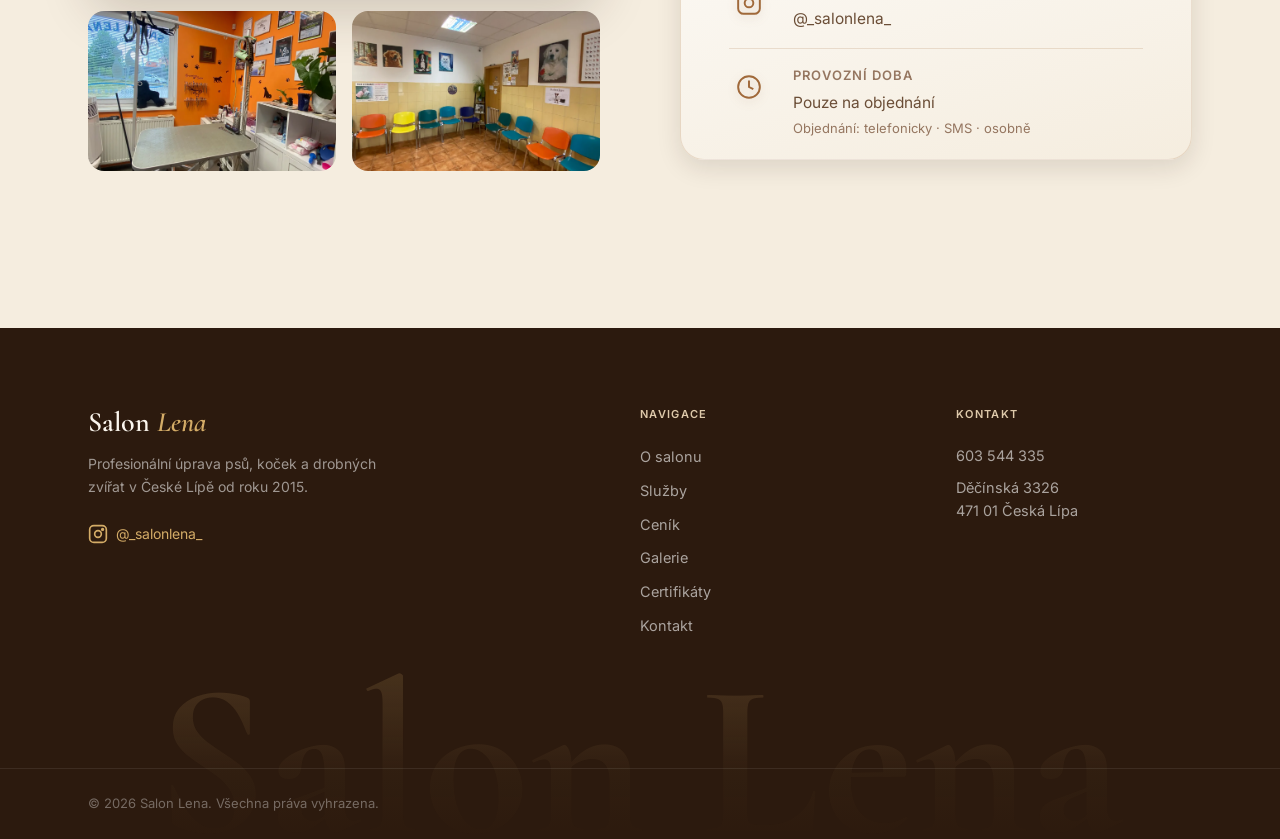
==== commit 680a0437: "uprava ceniku" ====
--- a/index.html
+++ b/index.html
@@ -385,7 +385,7 @@
             <h3 class="pricing-col__title">Kompletní úprava</h3>
             <ul class="price-list">
               <li class="price-item"><span class="price-item__name">Jorkšírský teriér</span><span class="price-item__price">od 750 Kč</span></li>
-              <li class="price-item"><span class="price-item__name">Maltézský psík</span><span class="price-item__price">od 750 Kč</span></li>
+              <li class="price-item"><span class="price-item__name">Maltézák / Coton de Tuléar</span><span class="price-item__price">750–900 Kč</span></li>
               <li class="price-item"><span class="price-item__name">Bišonek</span><span class="price-item__price">800–1000 Kč</span></li>
               <li class="price-item"><span class="price-item__name">West Highland White Terrier</span><span class="price-item__price">800–1000 Kč</span></li>
               <li class="price-item"><span class="price-item__name">Boloňský psík</span><span class="price-item__price">800–1000 Kč</span></li>
@@ -401,6 +401,7 @@
               <li class="price-item"><span class="price-item__name">Koupání malých plemen</span><span class="price-item__price">400–550 Kč</span></li>
               <li class="price-item"><span class="price-item__name">Koupání středních plemen</span><span class="price-item__price">550–700 Kč</span></li>
               <li class="price-item"><span class="price-item__name">Trimování</span><span class="price-item__price">od 600 Kč/h</span></li>
+              <li class="price-item"><span class="price-item__name">Stříhání</span><span class="price-item__price">od 550 Kč dle vel.</span></li>
               <li class="price-item price-item--note"><span class="price-item__name">Rozčesávání dredů — příplatek</span><span class="price-item__price">+ 100 Kč</span></li>
             </ul>
           </div>
